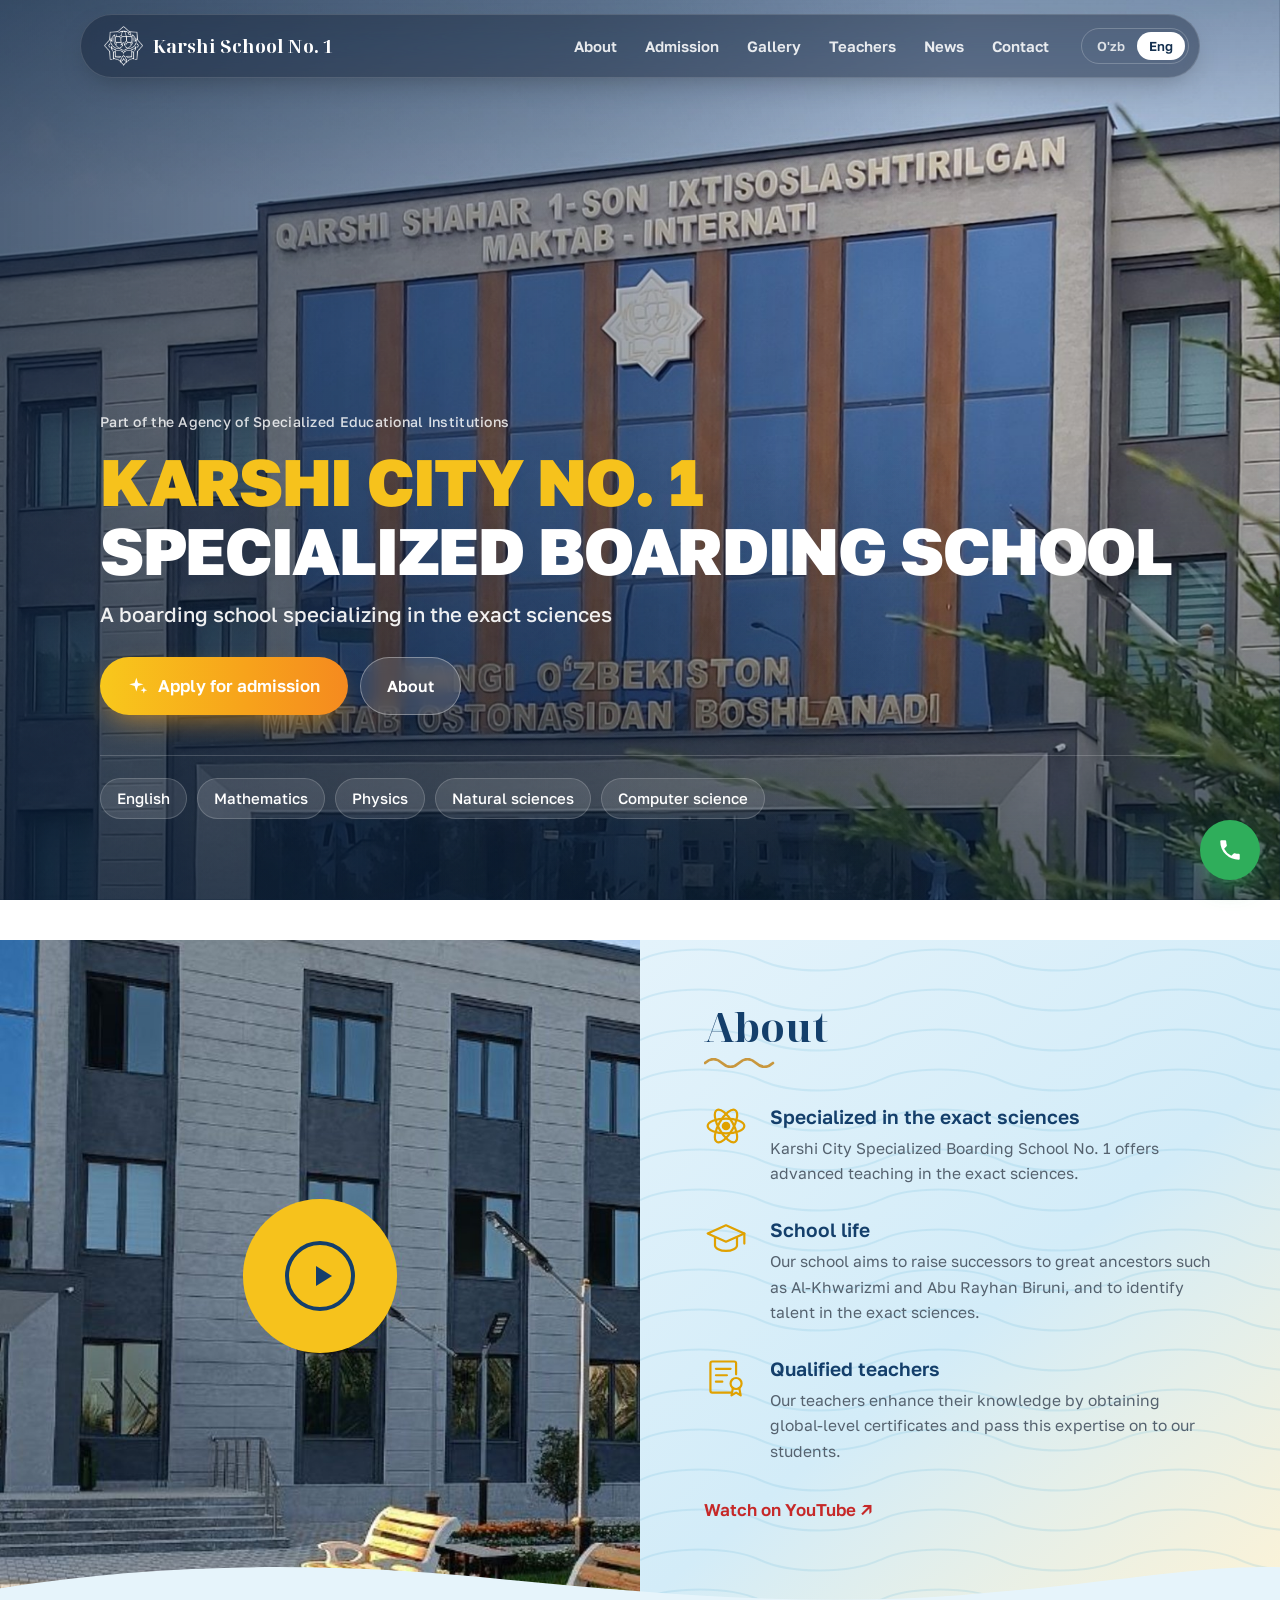
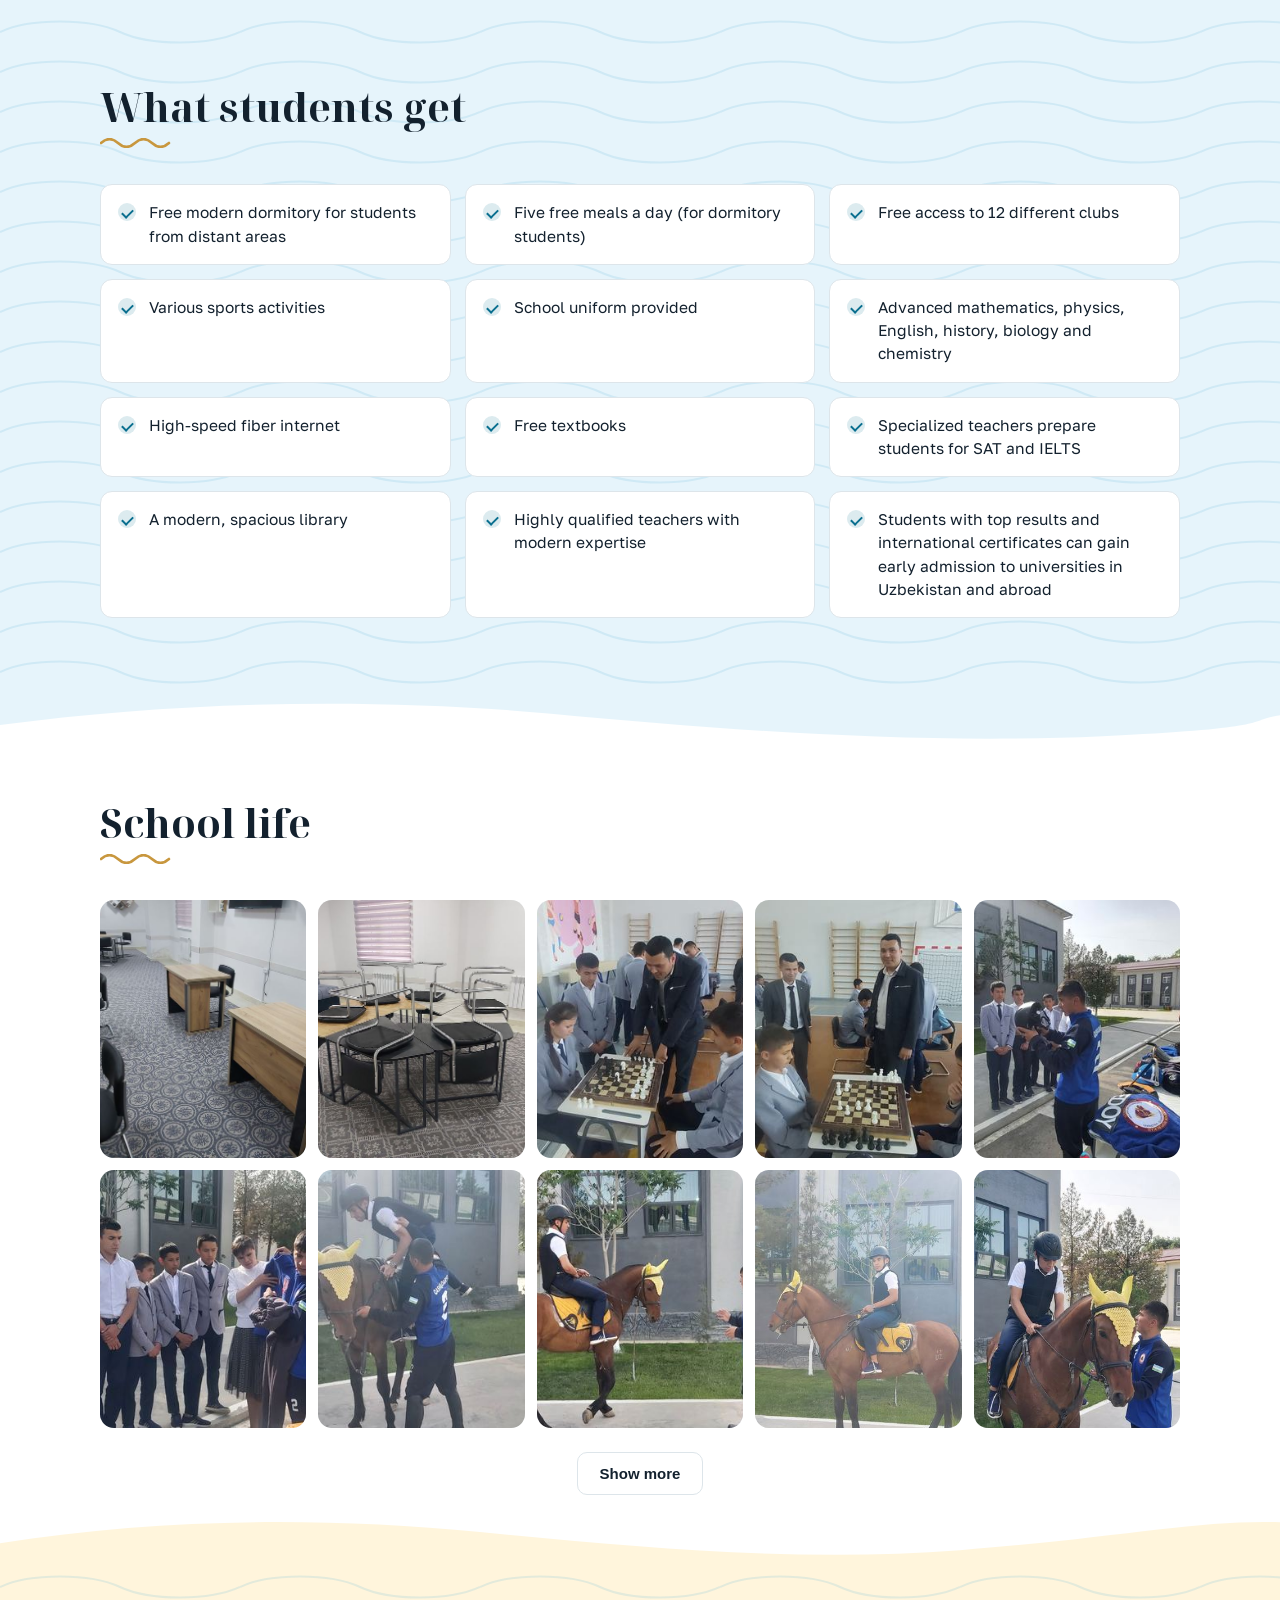
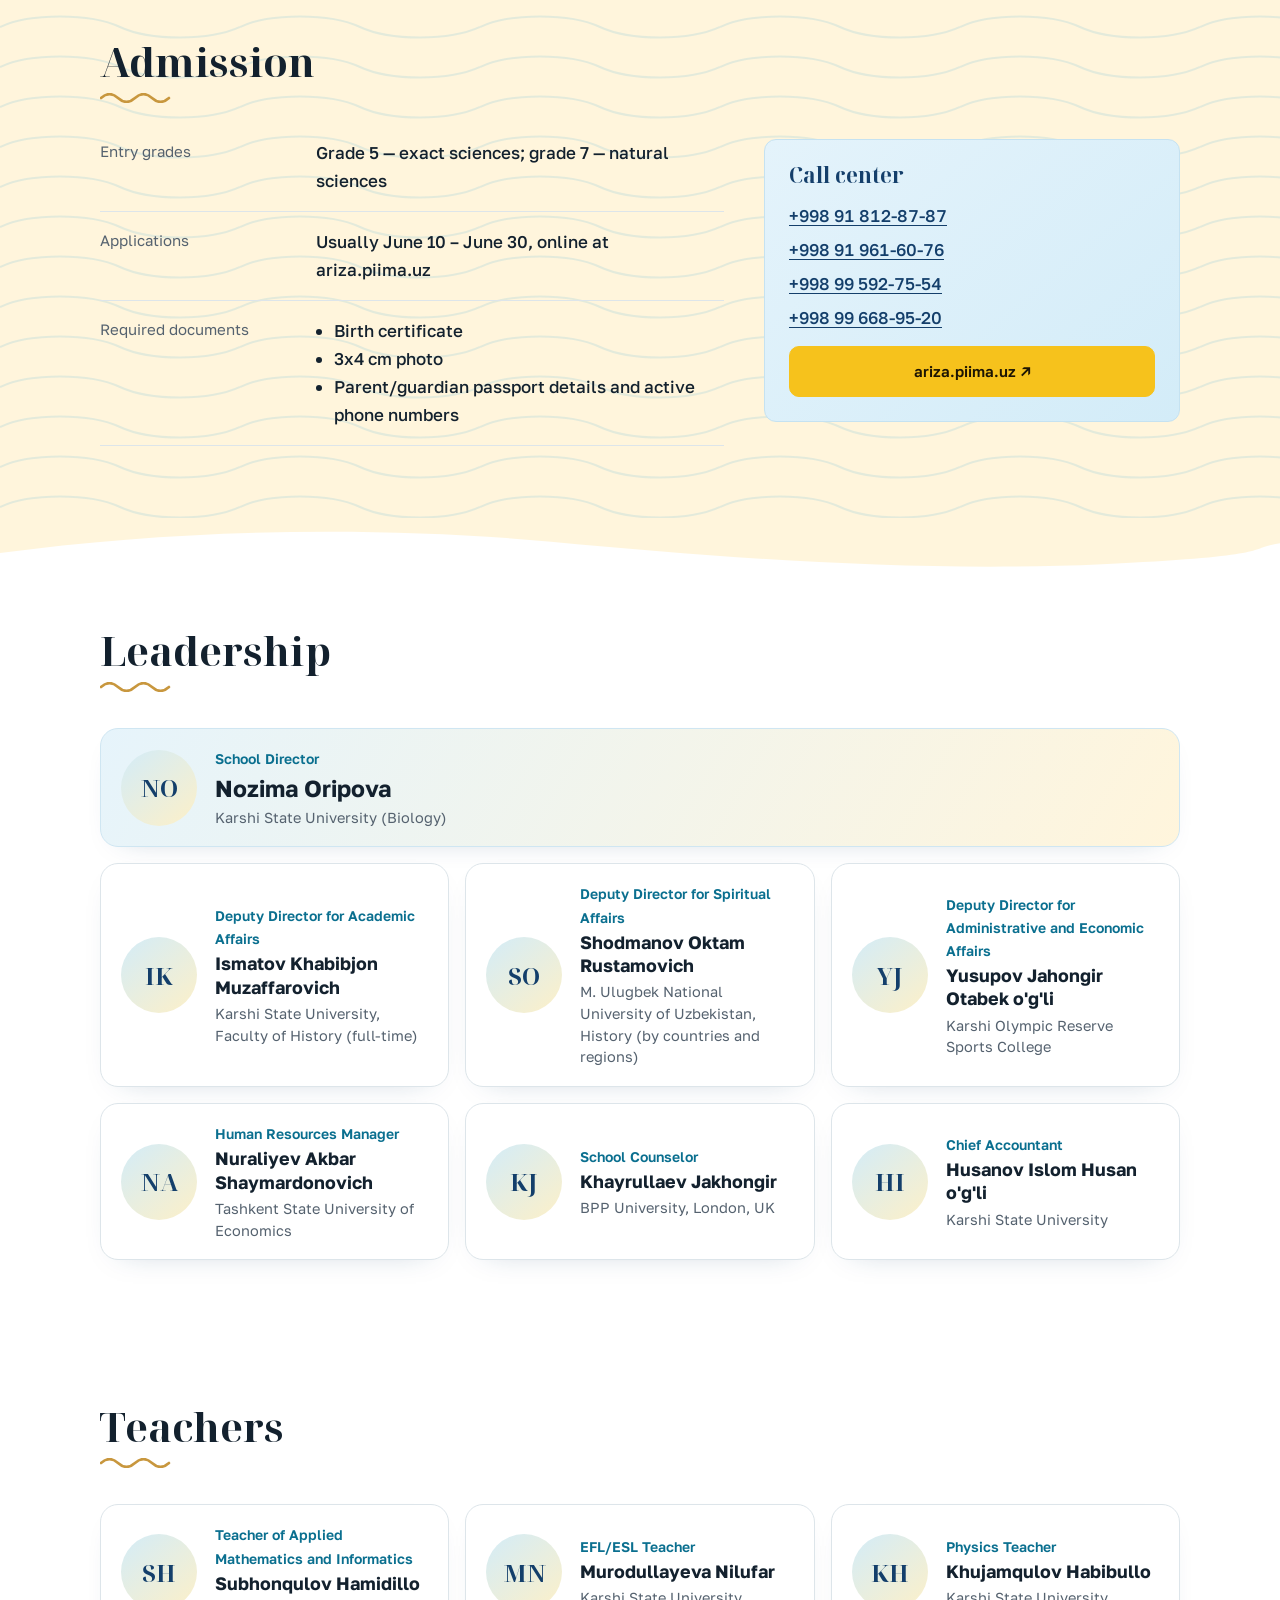
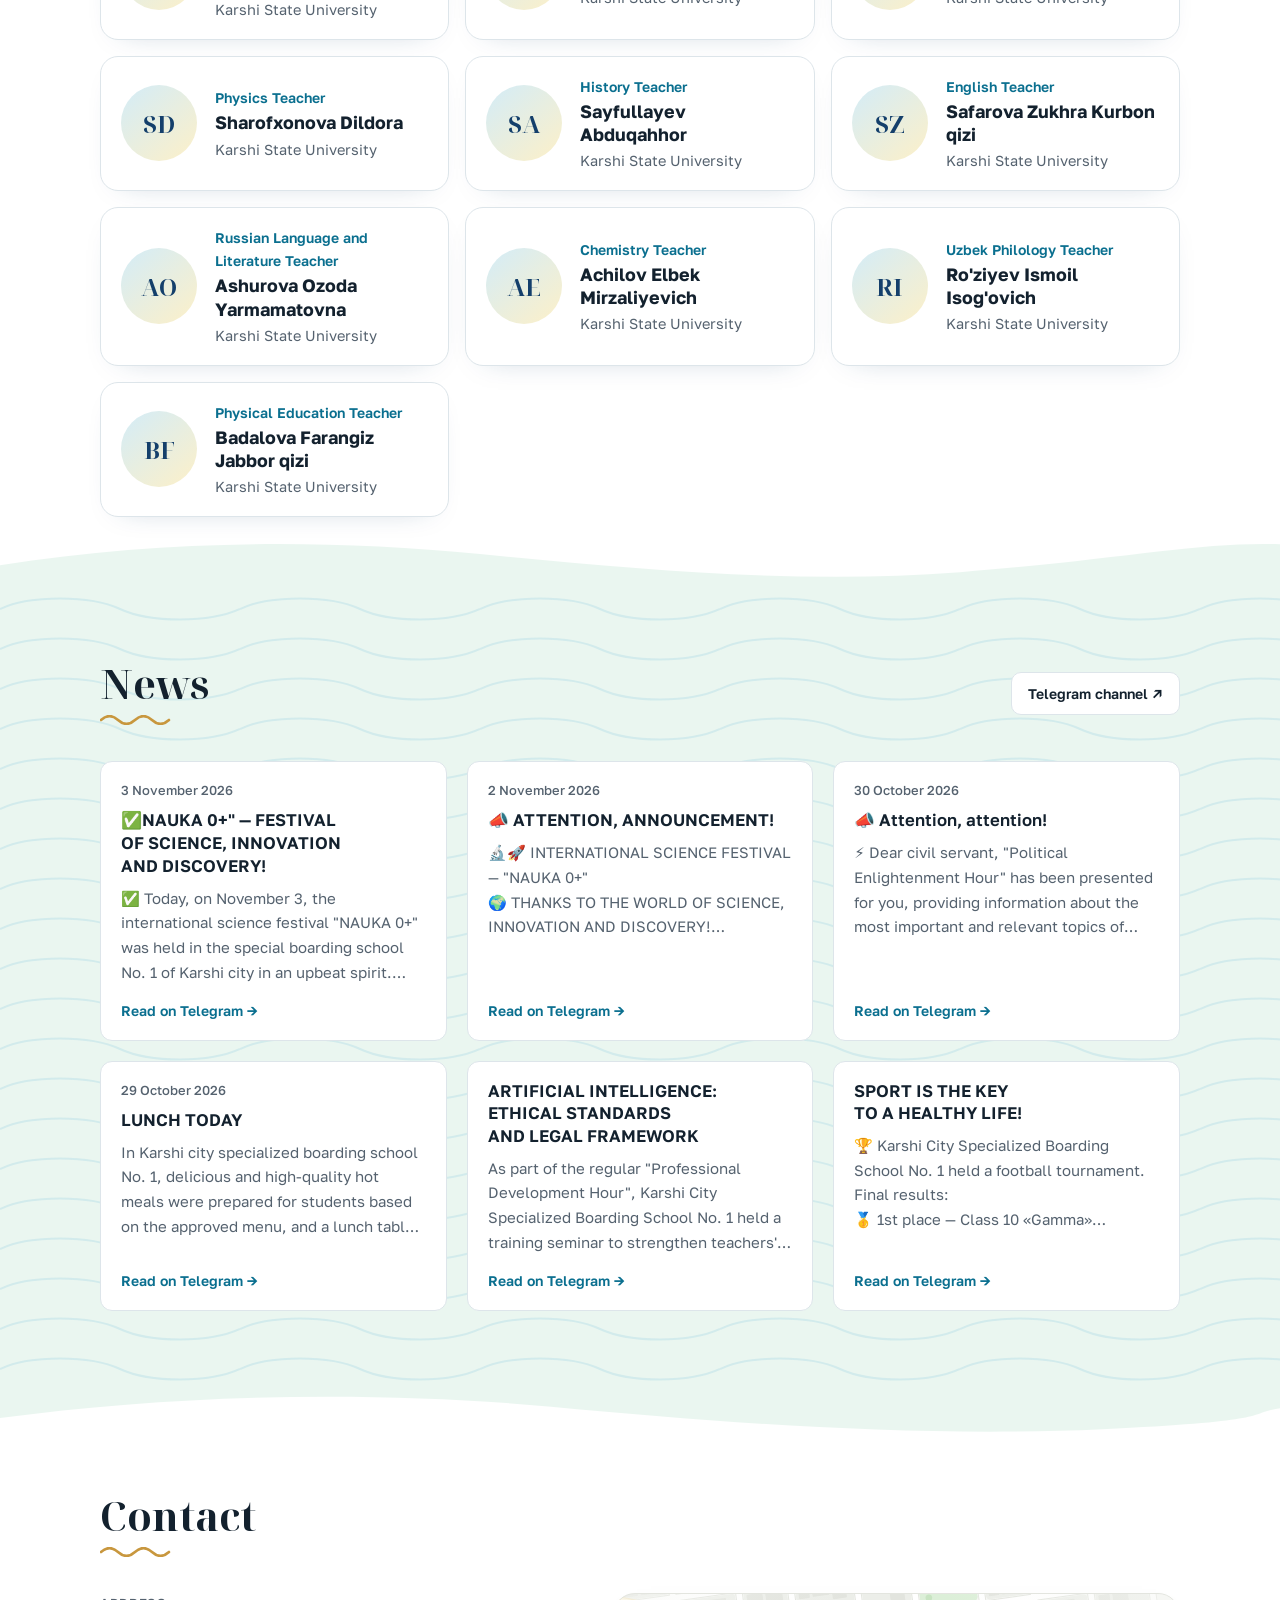
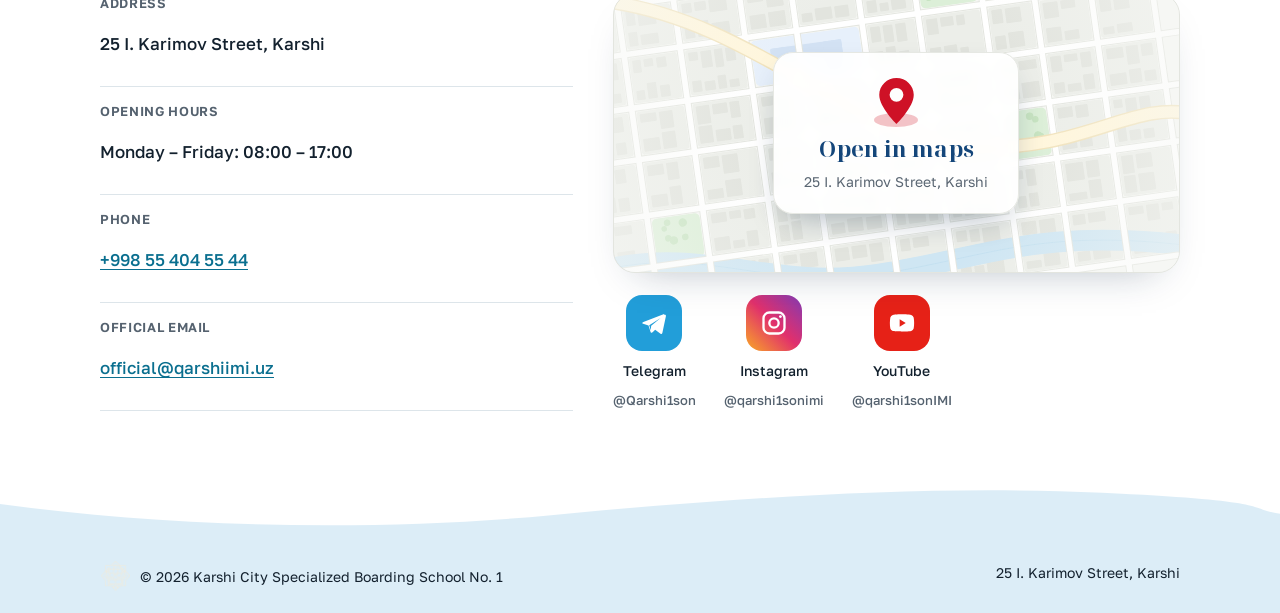
==== index.html @ a99c2bd0 "Yon tomondagi atlas lenta olib tashlandi Co-Authored-By: Claude Opus 5.5 <noreply@anthropic.com> Cla" ====
<!doctype html>
<html lang="uz">
<head>
  <meta charset="utf-8">
  <meta name="color-scheme" content="light">
  <meta name="viewport" content="width=device-width, initial-scale=1, viewport-fit=cover">
  <meta name="claude:viewport-fit-sides" content="cover">
  <title>Qarshi 1-son IMI</title>
  <meta name="description" content="Qarshi shahar 1-son ixtisoslashtirilgan maktab-internatining rasmiy sayti.">
  <link rel="preconnect" href="https://fonts.googleapis.com">
  <link rel="preconnect" href="https://fonts.gstatic.com" crossorigin>
  <link href="https://fonts.googleapis.com/css2?family=Noto+Serif+Display:wght@600;700&family=Golos+Text:wght@400;500;600&display=swap" rel="stylesheet">
  <link rel="stylesheet" href="styles.css">
  <link rel="icon" type="image/png" href="assets/emblem.png">
</head>
<body>
  <header class="topbar">
    <div class="bar">
      <a class="brand" href="#top">
        <span class="emblem" role="img" aria-label="Ixtisoslashtirilgan ta'lim muassasalari agentligi emblemasi"></span>
        <span class="brand-name" data-k="school.short">Qarshi 1-son IMI</span>
      </a>
      <nav class="links" id="links" aria-label="Menyu">
        <a href="#about" data-k="nav.about">Maktab haqida</a>
        <a href="#admission" data-k="nav.admission">Qabul</a>
        <a href="#gallery" data-k="nav.gallery">Galereya</a>
        <a href="#teachers" data-k="nav.teachers">O'qituvchilar</a>
        <a href="#news" data-k="nav.news">Yangiliklar</a>
        <a href="#contact" data-k="nav.contact">Aloqa</a>
        <a href="sat.html" id="nav-sat" hidden>SAT</a>
      </nav>
      <div class="lang" role="group" aria-label="Til / Language">
        <button type="button" id="lang-uz" data-lang="uz">O'zb</button>
        <button type="button" id="lang-en" data-lang="en">Eng</button>
      </div>
      <button class="burger" id="burger" type="button" aria-label="Menyu" aria-expanded="false" aria-controls="links"><span></span><span></span></button>
    </div>
  </header>

  <main id="top">
    <section class="hero cover">
      <img class="hero-bg" id="hero-photo" alt="" hidden>
      <div class="wrap hero-in">
        <p class="agency" data-k="school.agency"></p>
        <h1><span class="h1-a" data-k="school.title1">Qarshi shahar 1-son</span> <span class="h1-b" data-k="school.title2">ixtisoslashtirilgan maktab-internati</span></h1>
        <p class="tagline" data-k="school.tagline"></p>
        <div class="cta">
          <a class="btn sun" href="#admission"><span class="spark" aria-hidden="true"></span><span data-k="hero.apply">Qabulga ariza topshirish</span></a>
          <a class="btn glass" href="#about" data-k="nav.about">Maktab haqida</a>
        </div>
        <ul class="subjects" id="subjects" aria-label="Ixtisoslashgan fanlar"></ul>
      </div>
    </section>

    <section class="about-split" id="about">
      <div class="about-media">
        <div class="video-box" id="video-box"></div>
      </div>
      <div class="about-panel">
        <div class="about-panel-in">
          <h2 data-k="nav.about">Maktab haqida</h2>
          <ul class="facility" id="about-items"></ul>
          <a class="yt-link" id="video-link" target="_blank" rel="noopener" hidden data-k="video.watch">YouTube'da ko'rish ↗</a>
        </div>
      </div>
    </section>

    <section class="section alt" id="perks">
      <div class="wrap">
        <h2 data-k="perks.title">O'quvchilar uchun imkoniyatlar</h2>
        <ul class="perks" id="perk-list"></ul>
      </div>
    </section>

    <section class="section" id="gallery">
      <div class="wrap">
        <h2 data-k="gallery.title">Maktab hayoti</h2>
        <div class="gallery" id="gallery-grid"></div>
        <div class="g-more"><button type="button" class="btn" id="gallery-more" data-k="gallery.more" hidden>Ko'proq ko'rsatish</button></div>
      </div>
    </section>

    <section class="section alt" id="admission">
      <div class="wrap">
        <h2 data-k="nav.admission">Qabul</h2>
        <div class="admission">
          <dl class="adm-list" id="adm-list"></dl>
          <aside class="callcenter">
            <h3 data-k="adm.call">Call-markaz</h3>
            <ul id="callcenter"></ul>
            <a class="btn primary" id="portal" target="_blank" rel="noopener">ariza.piima.uz ↗</a>
          </aside>
        </div>
      </div>
    </section>

    <section class="section" id="leadership">
      <div class="wrap">
        <h2 data-k="lead.title">Rahbariyat</h2>
        <div class="leaders" id="leader-list"></div>
      </div>
    </section>

    <section class="section" id="teachers">
      <div class="wrap">
        <h2 data-k="nav.teachers">O'qituvchilar</h2>
        <div class="leaders" id="teacher-list"></div>
      </div>
    </section>

    <section class="section alt" id="news">
      <div class="wrap">
        <div class="head-row">
          <h2 data-k="nav.news">Yangiliklar</h2>
          <a class="btn small" id="tg-link" target="_blank" rel="noopener" data-k="news.channel">Telegram kanal</a>
        </div>
        <div class="news" id="news-list"><p class="muted" data-k="news.loading">Yuklanmoqda…</p></div>
      </div>
    </section>

    <section class="section" id="contact">
      <div class="wrap">
        <h2 data-k="nav.contact">Aloqa</h2>
        <div class="contact">
          <dl class="contact-list" id="contact-list"></dl>
          <div class="contact-side">
            <a class="map-card" id="map-link" target="_blank" rel="noopener">
              <span class="map-cta">
                <span class="pin-wrap" aria-hidden="true"><span class="pulse"></span><span class="pin"></span></span>
                <b data-k="contact.openMap">Xaritada ochish</b>
                <small data-k="school.address"></small>
              </span>
            </a>
            <div class="socials" id="socials"></div>
          </div>
        </div>
      </div>
    </section>
  </main>

  <div class="lightbox" id="lightbox" hidden><button type="button" class="lb-close" aria-label="Yopish">×</button><button type="button" class="lb-nav lb-prev" aria-label="Oldingi">‹</button><img alt=""><button type="button" class="lb-nav lb-next" aria-label="Keyingi">›</button></div>

  <a class="call-fab" id="call-fab" aria-label="Qo'ng'iroq qilish"><svg viewBox="0 0 24 24" aria-hidden="true"><path d="M6.6 10.8a15.1 15.1 0 0 0 6.6 6.6l2.2-2.2a1 1 0 0 1 1-.25 11.4 11.4 0 0 0 3.6.57 1 1 0 0 1 1 1V20a1 1 0 0 1-1 1A17 17 0 0 1 3 4a1 1 0 0 1 1-1h3.5a1 1 0 0 1 1 1c0 1.25.2 2.45.57 3.57a1 1 0 0 1-.25 1z"/></svg></a>

  <footer class="footer">
    <div class="wrap foot">
      <span class="foot-brand"><span class="emblem light" aria-hidden="true"></span><span>© <span id="year"></span> <span data-k="school.name"></span></span></span>
      <span data-k="school.address"></span>
    </div>
  </footer>

  <script src="app.js"></script>
</body>
</html>
---- styles.css ----
/* Layout: plain, clear sections. Identity: the agency emblem, a large vector Humo in the hero,
   and soft wave dividers between sections (waves also underline each section title). */
:root{
  --paper:#ffffff;     /* page */
  --alt:#f1f6f8;       /* alternate section */
  --ink:#13212e;       /* text */
  --ink-2:#55626f;     /* secondary text */
  --line:#dde5ea;      /* hairlines */
  --blue:#0a6f8f;      /* primary, flag blue darkened for legible text */
  --lapis:#143f6b;     /* naqsh ground */
  --sky:#0099b5;       /* flag blue */
  --green:#1eb53a;     /* flag green */
  --red:#ce1126;       /* flag red lines */
  --ochre:#c8973e;     /* naqsh gold */
  --cream:#f3ead6;     /* naqsh light */
  --on-blue:#ffffff;
  --emblem:#1b3f8b;    /* agency emblem blue */
  --humo:#143f6b;      /* Humo gradient end */
  --gold-ui:#f6c21c;   /* bright gold for icons and play button on dark blue */
  --map-land:#eef3ef; --map-block:#e1e8e3; --map-park:#cfe6cf; --map-water:#a9d7ea; --map-road:#ffffff;

  --f-display:"Noto Serif Display",Georgia,"Times New Roman",serif;
  --f-body:"Golos Text",ui-sans-serif,system-ui,-apple-system,"Segoe UI",Roboto,sans-serif;
  --max:1120px;
  --r:12px;
}
:root[data-theme="dark"]{
  --paper:#0e161e; --alt:#121d27; --ink:#e8eef2; --ink-2:#a2afba; --line:#25333f;
  --blue:#4fc3dc; --on-blue:#0e161e; --emblem:#8fb0ff; --humo:#7fa6e6; --map-land:#16222d; --map-block:#1c2b38; --map-park:#1d3a2c; --map-water:#1f4a63; --map-road:#2c3d4c; color-scheme:dark;
}

*{box-sizing:border-box}
html{scroll-behavior:smooth;scroll-padding-top:80px}
body{margin:0;background:var(--paper);color:var(--ink);font:400 17px/1.65 var(--f-body);-webkit-font-smoothing:antialiased}
body::before{content:"";position:fixed;inset:0 0 auto;height:env(safe-area-inset-top,0px);z-index:30;background:var(--paper)}
img{max-width:100%;display:block}
a{color:var(--blue);text-underline-offset:3px}
h1,h2,h3{font-family:var(--f-display);font-weight:700;margin:0;text-wrap:balance;line-height:1.15}
p{margin:0}
:focus-visible{outline:3px solid var(--ochre);outline-offset:3px;border-radius:6px}
.muted{color:var(--ink-2)}
.wrap{max-width:var(--max);margin:0 auto;padding-left:max(20px,env(safe-area-inset-left,0px));padding-right:max(20px,env(safe-area-inset-right,0px))}


/* Header */
.topbar{position:sticky;top:env(safe-area-inset-top,0px);z-index:20;background:color-mix(in srgb,var(--paper) 92%,transparent);backdrop-filter:blur(10px);-webkit-backdrop-filter:blur(10px);border-bottom:1px solid var(--line)}
.bar{max-width:var(--max);margin:0 auto;height:66px;display:flex;align-items:center;gap:20px;padding-left:max(20px,env(safe-area-inset-left,0px));padding-right:max(20px,env(safe-area-inset-right,0px))}
.brand{display:flex;align-items:center;gap:10px;text-decoration:none;color:var(--ink);min-width:0;flex:1 1 auto}
.emblem{display:block;width:46px;height:46px;flex:none;background:var(--emblem);-webkit-mask:url(assets/emblem.png) center/contain no-repeat;mask:url(assets/emblem.png) center/contain no-repeat}
.emblem.light{background:var(--cream);width:30px;height:30px}
.brand-name{font:700 18px var(--f-display);white-space:nowrap;overflow:hidden;text-overflow:ellipsis}
.links{display:flex;gap:4px;flex:none}
.links a{color:var(--ink-2);text-decoration:none;font-weight:500;font-size:15px;padding:8px 12px;border-radius:8px}
.links a:hover{color:var(--ink);background:var(--alt)}
.lang{display:flex;border:1px solid var(--line);border-radius:999px;padding:3px;flex:none}
.lang button{border:0;background:none;color:var(--ink-2);font:600 13px var(--f-body);padding:6px 12px;border-radius:999px;cursor:pointer}
.lang button[aria-pressed="true"]{background:var(--blue);color:var(--on-blue)}
.burger{display:none;width:42px;height:42px;border:1px solid var(--line);border-radius:10px;background:none;cursor:pointer;flex-direction:column;align-items:center;justify-content:center;gap:6px;flex:none}
.burger span{width:18px;height:2px;background:var(--ink);border-radius:2px;transition:transform .2s}
.burger[aria-expanded="true"] span:first-child{transform:translateY(4px) rotate(45deg)}
.burger[aria-expanded="true"] span:last-child{transform:translateY(-4px) rotate(-45deg)}


/* Hero */
.hero{padding-block:64px 40px}
.hero-grid{display:grid;grid-template-columns:minmax(0,1.3fr) minmax(0,1fr);gap:48px;align-items:center}
.agency{font-size:14px;font-weight:600;color:var(--blue);margin-bottom:16px}
.hero h1{font-size:clamp(2rem,4.6vw,3.4rem);margin-bottom:18px}
.tagline{font:600 clamp(1.1rem,2vw,1.35rem) var(--f-display);color:var(--ink-2);margin-bottom:28px}
.cta{display:flex;gap:12px;flex-wrap:wrap}
.btn{display:inline-flex;align-items:center;justify-content:center;padding:12px 22px;border-radius:10px;font-weight:600;font-size:15px;text-decoration:none;color:var(--ink);border:1.5px solid var(--line);background:var(--paper);transition:border-color .15s,transform .15s}
.btn:hover{border-color:var(--blue);transform:translateY(-1px)}
.btn.primary{background:var(--blue);border-color:var(--blue);color:var(--on-blue)}
.btn.small{padding:9px 16px;font-size:14px}
.hero-art{position:relative;height:clamp(300px,42vw,500px);-webkit-mask:linear-gradient(#000 62%,transparent 98%);mask:linear-gradient(#000 62%,transparent 98%)}
.humo{position:absolute;inset:0;background:linear-gradient(160deg,var(--sky) 0%,var(--humo) 55%,var(--humo) 100%);
  -webkit-mask:url(assets/humo.svg) center top/contain no-repeat;mask:url(assets/humo.svg) center top/contain no-repeat}
@media (prefers-reduced-motion:no-preference){.humo{animation:soar 1.2s cubic-bezier(.2,.7,.2,1) both}@keyframes soar{from{transform:translateY(18px)}to{transform:none}}}
.hero{position:relative;overflow:hidden}
.hero .wrap{position:relative;z-index:1}
.subjects{list-style:none;padding:28px 0 0;margin:44px 0 0;border-top:1px solid var(--line);display:flex;flex-wrap:wrap;gap:10px}
.subjects li{font-weight:600;font-size:15px;padding:7px 16px;border-radius:999px;background:var(--alt);color:var(--ink)}
.stats{display:flex;flex-wrap:wrap;gap:16px 56px;margin:48px 0 0;padding-top:28px;border-top:1px solid var(--line)}
.stats div{display:flex;flex-direction:column}
.stats dd{margin:0;font:700 2.2rem/1.1 var(--f-display);color:var(--blue);font-variant-numeric:tabular-nums;order:-1}
.stats dt{color:var(--ink-2);font-size:14px}


/* Sections */
.section{padding-block:72px}
.section.alt{background:var(--alt);position:relative}
.section.alt::before,.section.alt::after,.hero::after,.footer::before{content:"";position:absolute;left:0;right:0;height:56px;pointer-events:none}
.section.alt::before{bottom:100%;background:var(--alt);-webkit-mask:url("data:image/svg+xml,%3Csvg xmlns='http://www.w3.org/2000/svg' viewBox='0 0 1440 80' preserveAspectRatio='none'%3E%3Cpath d='M0 46C180 10 360 8 540 30s360 44 540 26 270-44 360-40V80H0Z'/%3E%3C/svg%3E") 0 0/100% 100% no-repeat;mask:url("data:image/svg+xml,%3Csvg xmlns='http://www.w3.org/2000/svg' viewBox='0 0 1440 80' preserveAspectRatio='none'%3E%3Cpath d='M0 46C180 10 360 8 540 30s360 44 540 26 270-44 360-40V80H0Z'/%3E%3C/svg%3E") 0 0/100% 100% no-repeat}
.section.alt::after{top:100%;background:var(--alt);transform:scaleY(-1);-webkit-mask:url("data:image/svg+xml,%3Csvg xmlns='http://www.w3.org/2000/svg' viewBox='0 0 1440 80' preserveAspectRatio='none'%3E%3Cpath d='M0 30C200 64 420 70 620 46S1040 2 1240 14s160 22 200 30V80H0Z'/%3E%3C/svg%3E") 0 0/100% 100% no-repeat;mask:url("data:image/svg+xml,%3Csvg xmlns='http://www.w3.org/2000/svg' viewBox='0 0 1440 80' preserveAspectRatio='none'%3E%3Cpath d='M0 30C200 64 420 70 620 46S1040 2 1240 14s160 22 200 30V80H0Z'/%3E%3C/svg%3E") 0 0/100% 100% no-repeat}
.section.alt + .section{padding-top:110px}
.footer{position:relative;margin-top:56px}
.footer::before{bottom:100%;background:var(--lapis);-webkit-mask:url("data:image/svg+xml,%3Csvg xmlns='http://www.w3.org/2000/svg' viewBox='0 0 1440 80' preserveAspectRatio='none'%3E%3Cpath d='M0 30C200 64 420 70 620 46S1040 2 1240 14s160 22 200 30V80H0Z'/%3E%3C/svg%3E") 0 0/100% 100% no-repeat;mask:url("data:image/svg+xml,%3Csvg xmlns='http://www.w3.org/2000/svg' viewBox='0 0 1440 80' preserveAspectRatio='none'%3E%3Cpath d='M0 30C200 64 420 70 620 46S1040 2 1240 14s160 22 200 30V80H0Z'/%3E%3C/svg%3E") 0 0/100% 100% no-repeat}
.hero{background:linear-gradient(180deg,var(--paper) 0%,var(--alt) 100%)}
.hero::after{bottom:-1px;background:var(--paper);-webkit-mask:url("data:image/svg+xml,%3Csvg xmlns='http://www.w3.org/2000/svg' viewBox='0 0 1440 80' preserveAspectRatio='none'%3E%3Cpath d='M0 46C180 10 360 8 540 30s360 44 540 26 270-44 360-40V80H0Z'/%3E%3C/svg%3E") 0 0/100% 100% no-repeat;mask:url("data:image/svg+xml,%3Csvg xmlns='http://www.w3.org/2000/svg' viewBox='0 0 1440 80' preserveAspectRatio='none'%3E%3Cpath d='M0 46C180 10 360 8 540 30s360 44 540 26 270-44 360-40V80H0Z'/%3E%3C/svg%3E") 0 0/100% 100% no-repeat}
.hero{padding-bottom:96px!important}
h2{font-size:clamp(1.8rem,3.4vw,2.5rem);margin-bottom:36px;position:relative;padding-bottom:18px}
h2::after{content:"";position:absolute;left:0;bottom:0;width:72px;height:10px;background:var(--ochre);
  -webkit-mask:url("data:image/svg+xml,%3Csvg xmlns='http://www.w3.org/2000/svg' viewBox='0 0 72 10'%3E%3Cpath d='M1 5c5.5-5 11.5-5 17 0s11.5 5 17 0 11.5-5 17 0 11.5 5 17 0' fill='none' stroke='%23000' stroke-width='2.6' stroke-linecap='round'/%3E%3C/svg%3E") 0 0/72px 10px no-repeat;
          mask:url("data:image/svg+xml,%3Csvg xmlns='http://www.w3.org/2000/svg' viewBox='0 0 72 10'%3E%3Cpath d='M1 5c5.5-5 11.5-5 17 0s11.5 5 17 0 11.5-5 17 0 11.5 5 17 0' fill='none' stroke='%23000' stroke-width='2.6' stroke-linecap='round'/%3E%3C/svg%3E") 0 0/72px 10px no-repeat}
.head-row{display:flex;justify-content:space-between;align-items:baseline;gap:16px;flex-wrap:wrap}
.head-row h2{margin-bottom:36px}
.sub{font-size:1.35rem;margin:56px 0 20px}

/* About */
.about{display:grid;grid-template-columns:minmax(0,1.1fr) minmax(0,1fr);gap:56px}
.about-text{display:grid;gap:24px;align-content:start}
.about-text p{font-size:1.1rem;max-width:60ch}
.values{list-style:none;padding:0;margin:0;display:flex;flex-wrap:wrap;gap:10px}
.values li{border:1.5px solid var(--blue);color:var(--blue);border-radius:999px;padding:5px 16px;font-weight:600;font-size:15px}
.timeline{list-style:none;padding:0;margin:0;display:grid;gap:0;border-left:2px solid var(--line)}
.timeline li{position:relative;padding:0 0 26px 28px}
.timeline li:last-child{padding-bottom:0}
.timeline li::before{content:"";position:absolute;left:-8px;top:6px;width:14px;height:14px;border-radius:50%;background:var(--paper);border:3px solid var(--blue)}
.timeline .y{font:700 1.25rem var(--f-display);color:var(--blue)}
.timeline b{display:block;font-weight:600}
.timeline span{color:var(--ink-2);font-size:15px}
.programs{display:grid;grid-template-columns:repeat(3,minmax(0,1fr));gap:20px}
.program{border-top:3px solid var(--blue);padding-top:16px;display:grid;gap:6px}
.program:nth-child(2){border-color:var(--green)}
.program:nth-child(3){border-color:var(--ochre)}
.program h4{margin:0;font:600 1.1rem var(--f-body)}
.program p{color:var(--ink-2);font-size:15px}

.about{grid-template-columns:minmax(0,1fr) minmax(0,1.1fr);align-items:center}
.about-text h2{margin-bottom:24px}
.about-text .lead{font:600 1.3rem/1.45 var(--f-display)}
.about-text p{color:var(--ink-2)}
.about-text .lead{color:var(--ink)}
.video{margin:0;display:grid;gap:10px}
.video-box{position:relative;aspect-ratio:16/9;max-width:100%;border-radius:var(--r);overflow:hidden;background:var(--lapis)}
.video-box iframe{position:absolute;inset:0;width:100%;height:100%;border:0}
.video-ph{position:absolute;inset:0;display:grid;place-items:center;align-content:center;gap:14px;color:var(--cream);text-align:center;padding:20px}
.video-ph{background:radial-gradient(120% 90% at 85% 10%,color-mix(in srgb,var(--sky) 55%,transparent),transparent 60%),var(--lapis)}
.video-ph .play{position:relative;width:68px;height:68px;border-radius:50%;border:2px solid var(--cream);display:grid;place-items:center}
.video-ph .play::after{content:"";margin-left:5px;border-left:20px solid var(--cream);border-top:12px solid transparent;border-bottom:12px solid transparent}
.video-ph span{position:relative;font-weight:500}
.video figcaption{color:var(--ink-2);font-size:14px}
.perks{list-style:none;padding:0;margin:0;display:grid;grid-template-columns:repeat(3,minmax(0,1fr));gap:14px}
.perks li{background:var(--paper);border:1px solid var(--line);border-radius:var(--r);padding:16px 18px 16px 48px;position:relative;font-size:15.5px;line-height:1.5}
.perks li::before{content:"";position:absolute;left:17px;top:18px;width:18px;height:18px;border-radius:50%;background:color-mix(in srgb,var(--blue) 14%,transparent)}
.perks li::after{content:"";position:absolute;left:23px;top:22px;width:5px;height:9px;border:solid var(--blue);border-width:0 2px 2px 0;transform:rotate(45deg)}
.admission{display:grid;grid-template-columns:minmax(0,1.5fr) minmax(0,1fr);gap:40px;align-items:start}
.adm-list{margin:0;display:grid}
.adm-list div{display:grid;grid-template-columns:minmax(0,32%) minmax(0,1fr);gap:16px;padding:16px 0;border-bottom:1px solid var(--line)}
.adm-list div:first-child{padding-top:0}
.adm-list dt{color:var(--ink-2);font-size:15px}
.adm-list dd{margin:0;font-weight:500}
.adm-list ul{margin:0;padding-left:18px}
.callcenter{background:var(--lapis);color:var(--cream);border-radius:var(--r);padding:24px;display:grid;gap:14px}
.callcenter h3{font-size:1.3rem;color:#fff}
.callcenter ul{list-style:none;padding:0;margin:0;display:grid;gap:6px;font-variant-numeric:tabular-nums;font-size:17px;font-weight:500}
.callcenter a{color:#fff}
.callcenter .btn.primary{background:var(--ochre);border-color:var(--ochre);color:#1d1503}
.foot-brand{display:flex;align-items:center;gap:10px}

/* Teachers */
.teachers{display:grid;grid-template-columns:repeat(auto-fill,minmax(240px,1fr));gap:20px}
.teacher{background:var(--paper);border:1px solid var(--line);border-radius:var(--r);overflow:hidden;display:flex;flex-direction:column}
.teacher .photo{aspect-ratio:4/5;width:100%;max-width:100%;object-fit:cover;background:var(--alt)}
.teacher .noimg{aspect-ratio:4/5;display:grid;place-items:center;font:700 2.5rem var(--f-display);color:var(--blue);background:var(--alt)}
.teacher .tb{padding:16px 18px;display:grid;gap:4px}
.teacher h4{margin:0;font:600 1.05rem var(--f-body)}
.teacher .subj{color:var(--blue);font-weight:600;font-size:15px}
.teacher .info{color:var(--ink-2);font-size:14px}
.empty{grid-column:1/-1;border:1.5px dashed var(--line);border-radius:var(--r);padding:28px;color:var(--ink-2);text-align:center;background:var(--paper)}

/* News */
.news{display:grid;grid-template-columns:repeat(3,minmax(0,1fr));gap:20px}
.post{display:flex;flex-direction:column;border:1px solid var(--line);border-radius:var(--r);overflow:hidden;background:var(--paper)}
.post .ph{aspect-ratio:16/10;width:100%;max-width:100%;object-fit:cover;background:var(--alt)}
.post .pb{padding:18px 20px;display:flex;flex-direction:column;gap:8px;flex:1}
.post time{font-size:13px;color:var(--ink-2);font-weight:500}
.post h3{font:600 1.05rem/1.35 var(--f-body)}
.post p{color:var(--ink-2);font-size:15px;white-space:pre-line;display:-webkit-box;-webkit-line-clamp:4;-webkit-box-orient:vertical;overflow:hidden}
.post .more{margin-top:auto;padding-top:6px;font-weight:600;font-size:14px;text-decoration:none}

/* Contact */
.contact{display:grid;grid-template-columns:minmax(0,1fr) minmax(0,1.2fr);gap:40px;align-items:start}
.contact-list{margin:0;display:grid}
.contact-list div{padding:14px 0;border-bottom:1px solid var(--line);display:grid;gap:2px}
.contact-list div:first-child{padding-top:0}
.contact-list dt{font-size:13px;font-weight:600;letter-spacing:.05em;text-transform:uppercase;color:var(--ink-2)}
.contact-list dd{margin:0;font-weight:500;white-space:pre-line;word-break:break-word}
.contact-list small{display:block;color:var(--ink-2);font-weight:400;font-size:14px}
.map{position:relative;border:1px solid var(--line);border-radius:var(--r);overflow:hidden;background:var(--alt);aspect-ratio:4/3;max-width:100%}
.map iframe{position:absolute;inset:0;width:100%;height:100%;border:0}
.map-link{position:absolute;right:12px;bottom:12px;background:var(--paper);border:1px solid var(--line);border-radius:8px;padding:8px 12px;font-weight:600;font-size:14px;text-decoration:none}
.socials{display:flex;flex-wrap:wrap;gap:28px;margin-top:48px;padding-top:32px;border-top:1px solid var(--line)}
.social{display:flex;flex-direction:column;align-items:center;gap:8px;text-decoration:none;color:var(--ink);font-weight:500;font-size:14px}
.social .ic{width:56px;height:56px;border-radius:16px;display:grid;place-items:center;color:#fff;transition:transform .15s}
.social:hover .ic{transform:translateY(-3px)}
.social svg{width:28px;height:28px}
.social small{color:var(--ink-2);font-size:13px}
.ic.tg{background:#229ed9}.ic.ig{background:linear-gradient(45deg,#f9a825,#e1306c 50%,#833ab4)}.ic.yt{background:#e62117}

.footer{background:var(--lapis);color:var(--cream);padding-block:22px;font-size:14px}
.foot{display:flex;justify-content:space-between;gap:12px;flex-wrap:wrap}

/* Responsive */
@media (max-width:980px){
  .links{display:none;position:absolute;top:66px;left:0;right:0;flex-direction:column;background:var(--paper);border-bottom:1px solid var(--line);
    padding:8px max(12px,env(safe-area-inset-right,0px)) 12px max(12px,env(safe-area-inset-left,0px))}
  .links.open{display:flex}
  .links a{padding:12px;font-size:16px}
  .burger{display:flex}
}
@media (max-width:860px){
  .hero-grid,.about,.contact,.admission{grid-template-columns:minmax(0,1fr);gap:36px}
  .hero-art{order:-1}
  .programs{grid-template-columns:minmax(0,1fr)}
  .perks{grid-template-columns:minmax(0,1fr) minmax(0,1fr)}

  .news{grid-template-columns:minmax(0,1fr) minmax(0,1fr)}
  .section{padding-block:56px}
  .hero{padding-block:40px 32px}
}
@media (max-width:560px){
  body{font-size:16px}
  .bar{gap:10px;height:62px}
  .links{top:62px}
  .brand-name{font-size:16px}
  .news{grid-template-columns:minmax(0,1fr)}
  .perks{grid-template-columns:minmax(0,1fr)}
  .adm-list div{grid-template-columns:minmax(0,1fr);gap:2px}
  .stats{gap:16px 32px}
  .stats dd{font-size:1.8rem}
}
.map-fallback{position:absolute;inset:0;display:grid;place-items:center;align-content:center;gap:8px;text-align:center;padding:24px;font-size:15px;
  background:radial-gradient(circle at 50% 42%,color-mix(in srgb,var(--sky) 14%,transparent),transparent 60%),var(--alt)}
.map-fallback b{font-size:17px}
.pin{width:34px;height:44px;background:var(--red);-webkit-mask:url("data:image/svg+xml,%3Csvg xmlns='http://www.w3.org/2000/svg' viewBox='0 0 24 32'%3E%3Cpath d='M12 0C5.4 0 0 5.2 0 11.7 0 20.5 12 32 12 32s12-11.5 12-20.3C24 5.2 18.6 0 12 0Zm0 16.5a4.8 4.8 0 1 1 0-9.6 4.8 4.8 0 0 1 0 9.6Z'/%3E%3C/svg%3E") center/contain no-repeat;mask:url("data:image/svg+xml,%3Csvg xmlns='http://www.w3.org/2000/svg' viewBox='0 0 24 32'%3E%3Cpath d='M12 0C5.4 0 0 5.2 0 11.7 0 20.5 12 32 12 32s12-11.5 12-20.3C24 5.2 18.6 0 12 0Zm0 16.5a4.8 4.8 0 1 1 0-9.6 4.8 4.8 0 0 1 0 9.6Z'/%3E%3C/svg%3E") center/contain no-repeat}
.map iframe[hidden]{display:none}
@media (max-width:560px){.brand-name{white-space:normal;line-height:1.1;font-size:15px}}
[hidden]{display:none!important}
.hero-photo{position:absolute;inset:0;width:100%;height:100%;max-width:100%;object-fit:cover;border-radius:28px 28px 28px 120px;box-shadow:0 30px 60px -30px rgba(20,63,107,.45)}
.hero-art:has(.hero-photo:not([hidden])){-webkit-mask:none;mask:none}
.map-photo{position:absolute;inset:0;width:100%;height:100%;max-width:100%;object-fit:cover}
.map-link{z-index:1}
a.video-ph{text-decoration:none}
.video figcaption{display:flex;justify-content:space-between;gap:12px;flex-wrap:wrap}
.video figcaption a{font-weight:600;text-decoration:none}

/* Hero photo blends into the page: no frame, soft fading edges */
.hero-photo{border-radius:0;box-shadow:none;
  -webkit-mask-image:linear-gradient(90deg,transparent 0,#000 28%,#000 82%,transparent 100%),linear-gradient(180deg,transparent 0,#000 16%,#000 70%,transparent 100%);
  -webkit-mask-composite:source-in;
  mask-image:linear-gradient(90deg,transparent 0,#000 28%,#000 82%,transparent 100%),linear-gradient(180deg,transparent 0,#000 16%,#000 70%,transparent 100%);
  mask-composite:intersect}

/* Video poster */
.video-poster{position:absolute;inset:0;display:grid;place-items:center;border:0;padding:0;cursor:pointer;background:var(--lapis)}
.video-poster img{position:absolute;inset:0;width:100%;height:100%;max-width:100%;object-fit:cover;transition:transform .5s}
.video-poster::after{content:"";position:absolute;inset:0;background:linear-gradient(180deg,transparent 40%,rgba(10,25,45,.55))}
.video-poster .play{position:relative;z-index:1;width:76px;height:76px;border-radius:50%;background:rgba(255,255,255,.92);display:grid;place-items:center;box-shadow:0 10px 30px rgba(0,0,0,.35);transition:transform .2s}
.video-poster .play::after{content:"";margin-left:6px;border-left:22px solid var(--lapis);border-top:13px solid transparent;border-bottom:13px solid transparent}
.video-poster:hover .play{transform:scale(1.08)}
.video-poster:hover img{transform:scale(1.03)}

/* Illustrated map */
.map{border:0;background:none}
.map-art{position:absolute;inset:0;width:100%;height:100%}
.m-land{fill:var(--map-land)}
.m-block rect{fill:var(--map-block)}
.m-park{fill:var(--map-park)}
.m-water{fill:none;stroke:var(--map-water);stroke-width:14;stroke-linecap:round}
.m-road path{fill:none;stroke:var(--map-road);stroke-width:7}
.m-road-big{fill:none;stroke:var(--map-road);stroke-width:16;stroke-linecap:round}
.map::after{content:"";position:absolute;inset:0;background:radial-gradient(circle at 50% 50%,transparent 30%,color-mix(in srgb,var(--paper) 55%,transparent) 100%);pointer-events:none}
.map-cta{position:absolute;left:50%;top:50%;transform:translate(-50%,-50%);z-index:2;display:flex;flex-direction:column;align-items:center;gap:6px;text-align:center;text-decoration:none;color:var(--ink);
  background:color-mix(in srgb,var(--paper) 92%,transparent);backdrop-filter:blur(6px);-webkit-backdrop-filter:blur(6px);padding:22px 30px 20px;border-radius:20px;box-shadow:0 20px 50px -20px rgba(20,63,107,.5);max-width:calc(100% - 32px);transition:transform .2s}
.map-cta:hover{transform:translate(-50%,-52%)}
.map-cta b{font:700 1.4rem var(--f-display);color:var(--blue)}
.map-cta small{color:var(--ink-2);font-size:14px}
.pin-wrap{position:relative;width:44px;height:52px;display:grid;place-items:center}
.pin-wrap .pin{width:36px;height:46px;position:relative;z-index:1}
.pulse{position:absolute;bottom:0;left:50%;width:44px;height:14px;margin-left:-22px;border-radius:50%;background:var(--red);opacity:.25}
@media (prefers-reduced-motion:no-preference){.pulse{animation:pulse 1.8s ease-out infinite}@keyframes pulse{from{transform:scale(.5);opacity:.45}to{transform:scale(1.6);opacity:0}}}

.map-cta b{white-space:nowrap}
@media (max-width:560px){.map-cta{padding:18px 22px}.map-cta b{font-size:1.2rem}}

/* About: full-width split, video left, deep blue panel right */
.about-split{display:grid;grid-template-columns:1fr 1fr;min-height:560px;margin-top:40px}
.about-media{position:relative;min-height:340px}
.about-media .video-box{position:absolute;inset:0;border-radius:0;aspect-ratio:auto;container-type:size}
.about-panel{position:relative;background:var(--lapis);color:#fff;overflow:hidden}
.about-panel::before{content:"";position:absolute;inset:0;background:url(assets/school.jpg) center/cover;opacity:.12;mix-blend-mode:luminosity}
.about-panel-in{position:relative;padding:64px max(24px,5vw) 88px;max-width:640px;display:grid;gap:8px}
.about-panel h2{color:#fff;margin-bottom:28px}
.facility{list-style:none;padding:0;margin:0;display:grid;gap:30px}
.facility li{display:grid;grid-template-columns:48px minmax(0,1fr);gap:18px;align-items:start}
.f-ic{color:var(--gold-ui);width:44px;height:44px}
.f-ic svg{width:100%;height:100%}
.facility h3{font:600 1.2rem/1.35 var(--f-body);color:#fff;margin-bottom:6px}
.facility p{color:rgba(255,255,255,.78);font-size:15.5px}
.yt-link{margin-top:24px;color:var(--gold-ui);font-weight:600;text-decoration:none;justify-self:start}
.play-gold{position:relative;z-index:1;width:max(24cqw,19cqh);aspect-ratio:1;max-width:240px;min-width:96px;border-radius:50%;background:var(--gold-ui);display:grid;place-items:center;
  box-shadow:0 0 0 0 color-mix(in srgb,var(--gold-ui) 60%,transparent);transition:transform .2s}
.play-gold span{width:46%;aspect-ratio:1;border-radius:50%;border:4px solid var(--lapis);display:grid;place-items:center}
.play-gold span::after{content:"";margin-left:12%;border-left:16px solid var(--lapis);border-top:10px solid transparent;border-bottom:10px solid transparent}
.video-poster:hover .play-gold{transform:scale(1.06)}
@media (prefers-reduced-motion:no-preference){.play-gold{animation:ring 2.4s ease-out infinite}@keyframes ring{to{box-shadow:0 0 0 26px transparent}}}
.about-media .video-poster::after{display:none}
@media (max-width:860px){
  .about-split{grid-template-columns:minmax(0,1fr);margin-top:24px}
  .about-media{min-height:0;aspect-ratio:4/3}
  .about-panel-in{padding:48px max(20px,env(safe-area-inset-left,0px)) 80px}
}

/* Map band (full width, above footer) */
.map-band{background:var(--lapis);padding:0;margin-top:56px;position:relative}
.map-band::before{content:"";position:absolute;left:0;right:0;bottom:100%;height:56px;pointer-events:none;background:var(--lapis);-webkit-mask:url("data:image/svg+xml,%3Csvg xmlns='http://www.w3.org/2000/svg' viewBox='0 0 1440 80' preserveAspectRatio='none'%3E%3Cpath d='M0 30C200 64 420 70 620 46S1040 2 1240 14s160 22 200 30V80H0Z'/%3E%3C/svg%3E") 0 0/100% 100% no-repeat;mask:url("data:image/svg+xml,%3Csvg xmlns='http://www.w3.org/2000/svg' viewBox='0 0 1440 80' preserveAspectRatio='none'%3E%3Cpath d='M0 30C200 64 420 70 620 46S1040 2 1240 14s160 22 200 30V80H0Z'/%3E%3C/svg%3E") 0 0/100% 100% no-repeat}
.map-frame{width:100%}
.map-band .map{aspect-ratio:auto;height:clamp(340px,40vw,500px);border:0;border-radius:0;background:var(--map-land)}
.map.live iframe{display:block}
.map.live .map-art,.map.live .map-cta,.map.live::after{display:none}
.footer{margin-top:0}
.footer::before{display:none}
.footer{border-top:1px solid color-mix(in srgb,var(--cream) 14%,transparent)}
.contact{align-items:center}
.contact .socials{margin-top:0;padding-top:0;border-top:0;justify-content:flex-start}
.map-band{padding:10px 0 0}
.map-band .map::after{display:none}

/* ===== v7: full-photo hero with a floating glass header ===== */
.topbar{position:fixed;left:0;right:0;top:calc(env(safe-area-inset-top,0px) + 14px);background:none;border:0;backdrop-filter:none;-webkit-backdrop-filter:none;padding-inline:max(16px,env(safe-area-inset-left,0px)) max(16px,env(safe-area-inset-right,0px))}
.topbar .bar{height:64px;padding:0 10px 0 22px;border-radius:999px;background:rgba(18,28,44,.42);border:1px solid rgba(255,255,255,.14);backdrop-filter:blur(14px) saturate(1.2);-webkit-backdrop-filter:blur(14px) saturate(1.2);box-shadow:0 10px 30px -12px rgba(0,0,0,.35);transition:background .25s}
.topbar.scrolled .bar{background:rgba(15,39,68,.88)}
.topbar .brand,.topbar .brand-name{color:#fff}
.topbar .emblem{background:#fff;width:40px;height:40px}
.topbar .links a{color:rgba(255,255,255,.88);font-weight:600}
.topbar .links a:hover{color:#fff;background:rgba(255,255,255,.12)}
.topbar .lang{border-color:rgba(255,255,255,.22)}
.topbar .lang button{color:rgba(255,255,255,.8)}
.topbar .lang button[aria-pressed="true"]{background:#fff;color:#14304f}
.topbar .burger{border-color:rgba(255,255,255,.25);border-radius:999px}
.topbar .burger span{background:#fff}

.hero.cover{position:relative;min-height:100vh;min-height:max(600px,100svh);display:flex;align-items:flex-end;padding:120px 0 clamp(56px,9vh,96px)!important;background:#14263d;color:#fff;overflow:hidden}
.hero.cover::after{display:none}
.hero-bg{position:absolute;inset:0;width:100%;height:100%;max-width:none;object-fit:cover;object-position:50% 38%;transform:scale(1.04);animation:heroZoom 18s ease-out forwards}
@keyframes heroZoom{to{transform:scale(1)}}
@media (prefers-reduced-motion:reduce){.hero-bg{animation:none;transform:none}}
.hero.cover::before{content:"";position:absolute;inset:0;z-index:1;background:linear-gradient(90deg,rgba(10,20,35,.78) 0%,rgba(10,20,35,.45) 45%,rgba(10,20,35,.1) 75%),linear-gradient(0deg,rgba(10,20,35,.75) 0%,transparent 55%),linear-gradient(180deg,rgba(10,20,35,.45) 0%,transparent 25%)}
.hero-in{position:relative;z-index:2;width:100%}
.hero.cover .agency{color:rgba(255,255,255,.82);font-weight:500;margin-bottom:14px;letter-spacing:.02em}
.hero.cover h1{font:800 clamp(2.1rem,5.2vw,4.1rem)/1.04 var(--f-body);letter-spacing:-.02em;text-transform:uppercase;margin:0 0 18px;max-width:16ch;color:#fff}
.hero.cover h1 span{display:block}
.h1-a{color:var(--gold-ui)}
.hero.cover .tagline{font-family:var(--f-body);font-weight:500;font-size:clamp(1.05rem,1.6vw,1.3rem);color:rgba(255,255,255,.92);max-width:40ch;margin:0 0 30px}
.hero.cover .cta{display:flex;flex-wrap:wrap;gap:12px}
.btn.sun{gap:10px;padding:15px 28px;border:0;border-radius:999px;font-size:17px;color:#fff;background:linear-gradient(90deg,#f8c81c,#f7a21b 60%,#f58a1f);box-shadow:0 12px 30px -10px rgba(247,162,27,.7)}
.btn.sun:hover{transform:translateY(-2px)}
.spark{width:20px;height:20px;background:#fff;-webkit-mask:url("data:image/svg+xml,%3Csvg xmlns='http://www.w3.org/2000/svg' viewBox='0 0 24 24'%3E%3Cpath d='M10 2l2 6.5L18.5 10 12 12l-2 6.5L8 12 1.5 10 8 8.5zM19 13l1 3 3 1-3 1-1 3-1-3-3-1 3-1z'/%3E%3C/svg%3E") center/contain no-repeat;mask:url("data:image/svg+xml,%3Csvg xmlns='http://www.w3.org/2000/svg' viewBox='0 0 24 24'%3E%3Cpath d='M10 2l2 6.5L18.5 10 12 12l-2 6.5L8 12 1.5 10 8 8.5zM19 13l1 3 3 1-3 1-1 3-1-3-3-1 3-1z'/%3E%3C/svg%3E") center/contain no-repeat}
.btn.glass{padding:15px 26px;border-radius:999px;font-size:16px;color:#fff;background:rgba(255,255,255,.12);border:1px solid rgba(255,255,255,.35);backdrop-filter:blur(8px);-webkit-backdrop-filter:blur(8px)}
.btn.glass:hover{border-color:#fff}
.hero.cover .subjects{border-top:1px solid rgba(255,255,255,.18);margin-top:40px;padding-top:22px}
.hero.cover .subjects li{background:rgba(255,255,255,.1);color:#fff;border:1px solid rgba(255,255,255,.18);font-weight:500}

.call-fab{position:fixed;right:max(20px,env(safe-area-inset-right,0px));bottom:max(20px,env(safe-area-inset-bottom,0px));z-index:30;width:60px;height:60px;border-radius:50%;display:grid;place-items:center;background:#2fae5b;box-shadow:0 10px 26px -8px rgba(47,174,91,.75);transition:transform .15s}
.call-fab:hover{transform:scale(1.07)}
.call-fab svg{width:26px;height:26px;fill:#fff}
.call-fab:not([href]){display:none}

@media (max-width:980px){
  .topbar .links{top:74px;left:0;right:0;border-radius:22px;background:rgba(15,39,68,.96);border:1px solid rgba(255,255,255,.12);padding:10px}
  .topbar .bar{position:relative}
}
@media (max-width:560px){
  .topbar{top:calc(env(safe-area-inset-top,0px) + 10px)}
  .topbar .bar{height:58px;padding-left:14px;gap:8px}
  .topbar .emblem{width:34px;height:34px}
  .topbar .lang button{padding:6px 9px}
  .hero.cover{min-height:100vh;min-height:100svh;padding-top:100px!important}
  .call-fab{width:54px;height:54px}
}
.hero.cover h1{max-width:none;font-size:clamp(1.65rem,5.4vw,4.1rem);overflow-wrap:anywhere}
.h1-a{white-space:nowrap}
.topbar .links{background:#11294a;backdrop-filter:blur(14px);-webkit-backdrop-filter:blur(14px)}
@media (min-width:981px){.topbar .links{background:none;backdrop-filter:none;-webkit-backdrop-filter:none}}
section[id]{scroll-margin-top:96px}

/* ===== v8: contact = list left; white map card (top) + socials (bottom, level with email) right ===== */
.footer{margin-top:56px}
.footer::before{display:block}
.contact{align-items:stretch}
.contact-side{display:flex;flex-direction:column;gap:22px;min-width:0}
.map-card{position:relative;flex:1;min-height:280px;display:block;border-radius:22px;overflow:hidden;text-decoration:none;
  background:#f6f7f4 url(assets/map-bg.svg) center/cover no-repeat;border:1px solid #e3e5df;box-shadow:0 18px 40px -24px rgba(16,40,70,.35);color-scheme:light}
.map-card::after{content:"";position:absolute;inset:0;background:radial-gradient(circle at 50% 50%,transparent 45%,rgba(246,247,244,.55) 100%);pointer-events:none}
.map-card .map-cta{background:rgba(255,255,255,.92);color:#16202b;border:1px solid #e6e8e3;box-shadow:0 14px 34px -14px rgba(16,40,70,.4)}
.map-card .map-cta b{color:#14467a}
.map-card .map-cta small{color:#5a6672}
.map-card:hover .map-cta{transform:translate(-50%,-52%)}
.contact .socials{margin:0;padding:0;border:0;gap:28px;justify-content:flex-start}
@media (max-width:860px){.map-card{min-height:260px}}

@media (max-width:560px){.topbar .brand-name{white-space:nowrap;font-size:15px}}

/* Hero: building photo (portrait) — keep the facade and its sign in view */
.hero-bg{object-position:50% 30%}

/* Gallery: even grid, every tile the same shape */
.gallery{display:grid;grid-template-columns:repeat(5,minmax(0,1fr));gap:12px}
.g-item{display:block;aspect-ratio:4/5;padding:0;border:0;border-radius:14px;overflow:hidden;cursor:zoom-in;background:var(--alt)}
.g-item img{width:100%;height:100%;max-width:none;object-fit:cover;object-position:50% 40%;display:block;transition:transform .4s ease}
.g-item:hover img{transform:scale(1.05)}
@media (max-width:900px){.gallery{grid-template-columns:repeat(3,minmax(0,1fr))}}
@media (max-width:640px){.gallery{grid-template-columns:repeat(2,minmax(0,1fr));gap:8px}.g-item{border-radius:10px}}
.lightbox{position:fixed;inset:0;z-index:50;background:rgba(8,14,24,.92);display:flex;align-items:center;justify-content:center;padding:24px}
.lightbox img{max-width:min(96vw,1600px);max-height:88vh;border-radius:10px;box-shadow:0 20px 60px rgba(0,0,0,.5)}
.lb-close,.lb-nav{position:absolute;border:0;background:rgba(255,255,255,.12);color:#fff;font-size:30px;line-height:1;width:48px;height:48px;border-radius:50%;cursor:pointer}
.lb-close{top:16px;right:16px}
.lb-prev{left:16px}.lb-next{right:16px}
.lb-close:hover,.lb-nav:hover{background:rgba(255,255,255,.25)}
.gallery:not(.open) .g-item:nth-child(n+11){display:none}
.g-more{text-align:center;margin-top:24px}

/* ===== v10: yorug' va ochiq ranglar, to'lqinli fonlar ===== */
:root{color-scheme:light}
#perks{--alt:#e6f4fb}
#admission{--alt:#fff5dc}
#news{--alt:#eaf6f0}
.section.alt{background:url("data:image/svg+xml,%3Csvg xmlns='http://www.w3.org/2000/svg' width='240' height='40' viewBox='0 0 240 40'%3E%3Cpath d='M0 20c30-14 90-14 120 0s90 14 120 0' fill='none' stroke='%2363b6d9' stroke-opacity='.18' stroke-width='2'/%3E%3C/svg%3E") 0 0/240px 40px repeat,var(--alt)}
.hero.cover::before{background:linear-gradient(90deg,rgba(10,30,55,.62) 0%,rgba(10,30,55,.3) 45%,rgba(10,30,55,0) 75%),linear-gradient(0deg,rgba(10,30,55,.55) 0%,transparent 50%),linear-gradient(180deg,rgba(10,30,55,.3) 0%,transparent 22%)}
.about-panel{background:linear-gradient(140deg,#e4f3fb 0%,#d3ecf8 55%,#fdf3d6 100%);color:var(--ink)}
.about-panel::before{background:url("data:image/svg+xml,%3Csvg xmlns='http://www.w3.org/2000/svg' width='240' height='40' viewBox='0 0 240 40'%3E%3Cpath d='M0 20c30-14 90-14 120 0s90 14 120 0' fill='none' stroke='%2363b6d9' stroke-opacity='.18' stroke-width='2'/%3E%3C/svg%3E") 0 0/240px 40px repeat;opacity:1;mix-blend-mode:normal}
.about-panel h2,.facility h3{color:var(--lapis)}
.facility p{color:var(--ink-2)}
.f-ic{color:#e0a100}
.yt-link{color:#c62828}
.callcenter{background:linear-gradient(140deg,#e4f3fb,#d3ecf8);color:var(--ink);border:1px solid #c5e2f1}
.callcenter h3{color:var(--lapis)}
.callcenter a{color:var(--lapis)}
.callcenter .btn.primary{background:#f6c21c;border-color:#f6c21c;color:#1d1503}
.footer{--lapis:#dcedf7;background:var(--lapis);color:var(--ink);border-top:0}
.footer a{color:var(--lapis-ink,#143f6b)}
.card,.post,.news-card{background:#fff}

/* Rahbariyat */
.leaders{display:grid;grid-template-columns:repeat(auto-fill,minmax(330px,1fr));gap:16px}
.leader{display:grid;grid-template-columns:76px minmax(0,1fr);gap:18px;align-items:center;background:#fff;border:1px solid var(--line);border-radius:18px;padding:18px 20px;box-shadow:0 10px 30px -22px rgba(20,63,107,.35)}
#leader-list .leader:first-child{grid-column:1/-1;background:linear-gradient(120deg,#e6f4fb,#fff5dc);border-color:#cfe6f2}
#leader-list .leader:first-child h4{font-size:1.45rem}
.leader .avatar{width:76px;height:76px;border-radius:50%;overflow:hidden;display:grid;place-items:center;background:linear-gradient(140deg,#d3ecf8,#fdf0c8);color:var(--lapis);font:700 1.5rem var(--f-display)}
.leader .avatar img{width:100%;height:100%;object-fit:cover}
.leader .role{color:var(--blue);font-weight:600;font-size:14px;margin-bottom:2px}
.leader h4{margin:0 0 4px;font:700 1.12rem/1.3 var(--f-body);color:var(--ink)}
.leader p{margin:0;color:var(--ink-2);font-size:14.5px;line-height:1.5}
@media (max-width:560px){.leaders{grid-template-columns:minmax(0,1fr)}.leader{grid-template-columns:60px minmax(0,1fr);padding:16px}.leader .avatar{width:60px;height:60px;font-size:1.2rem}}
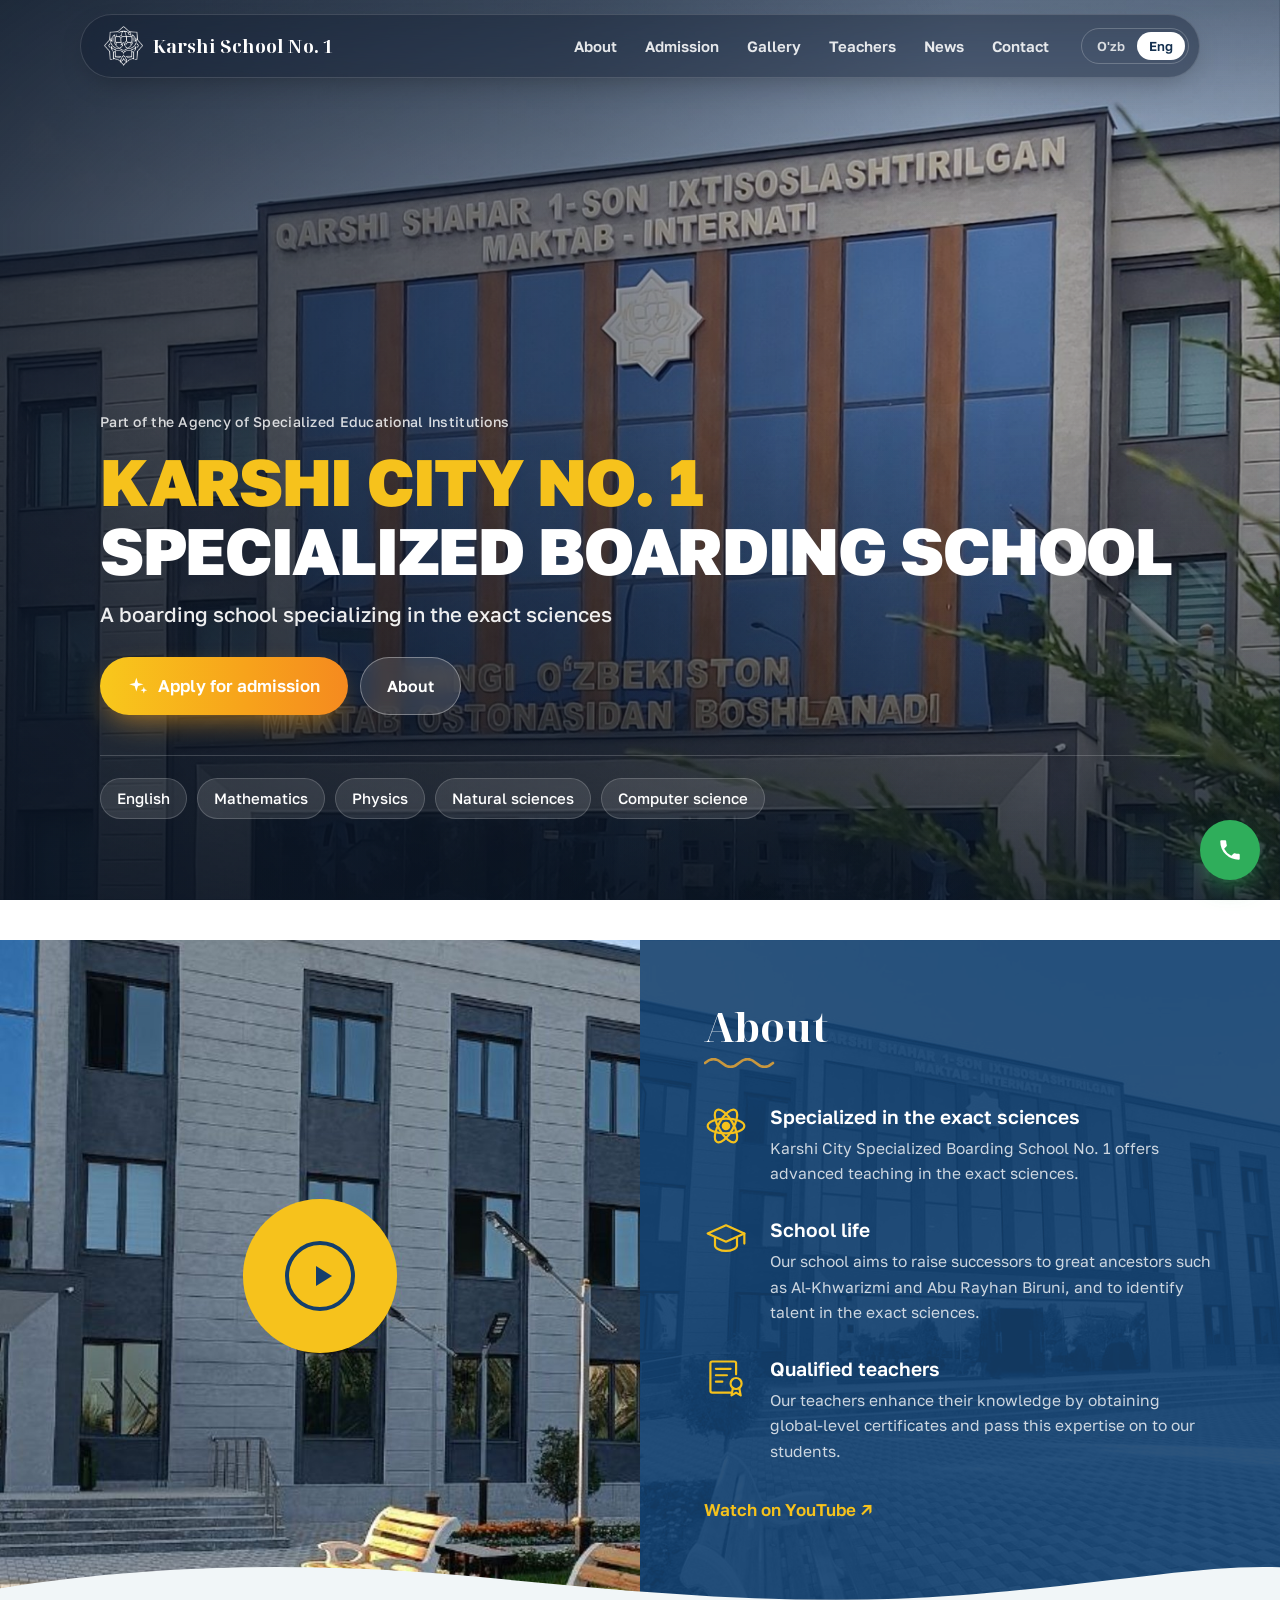
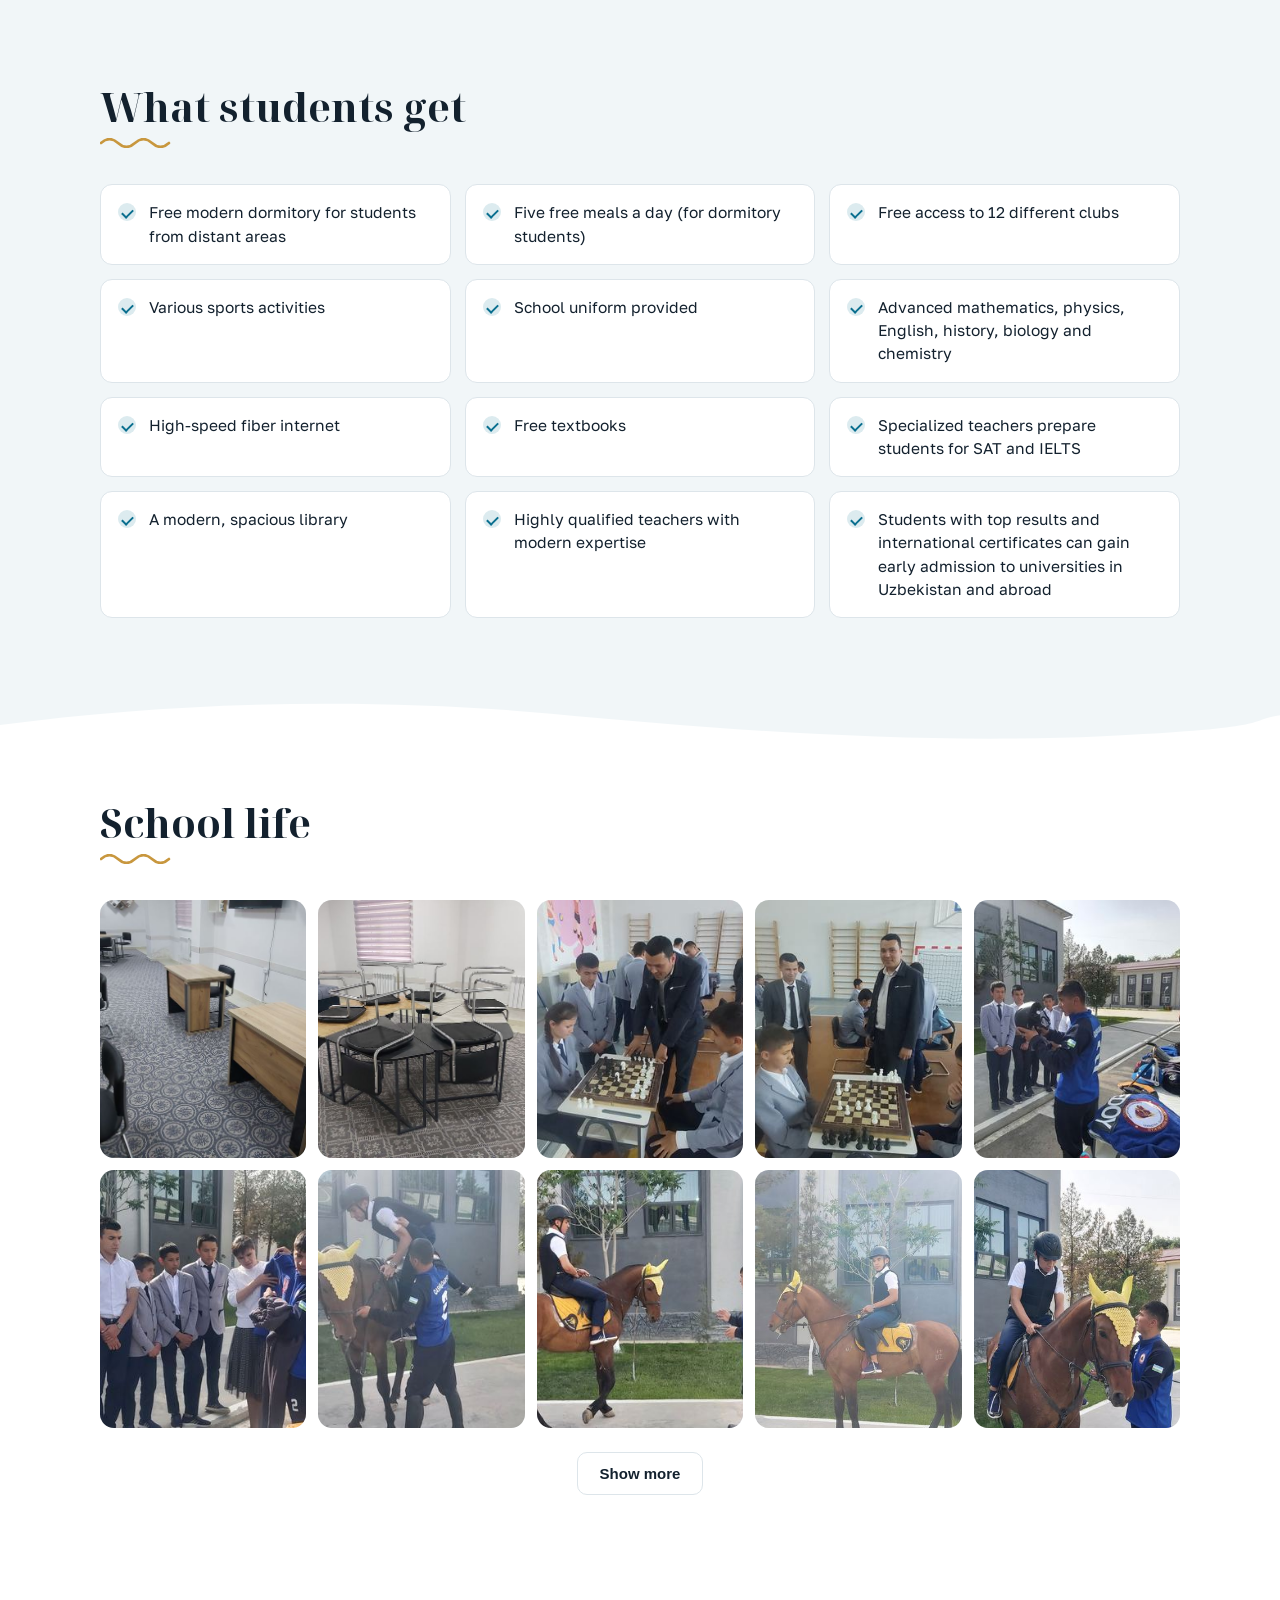
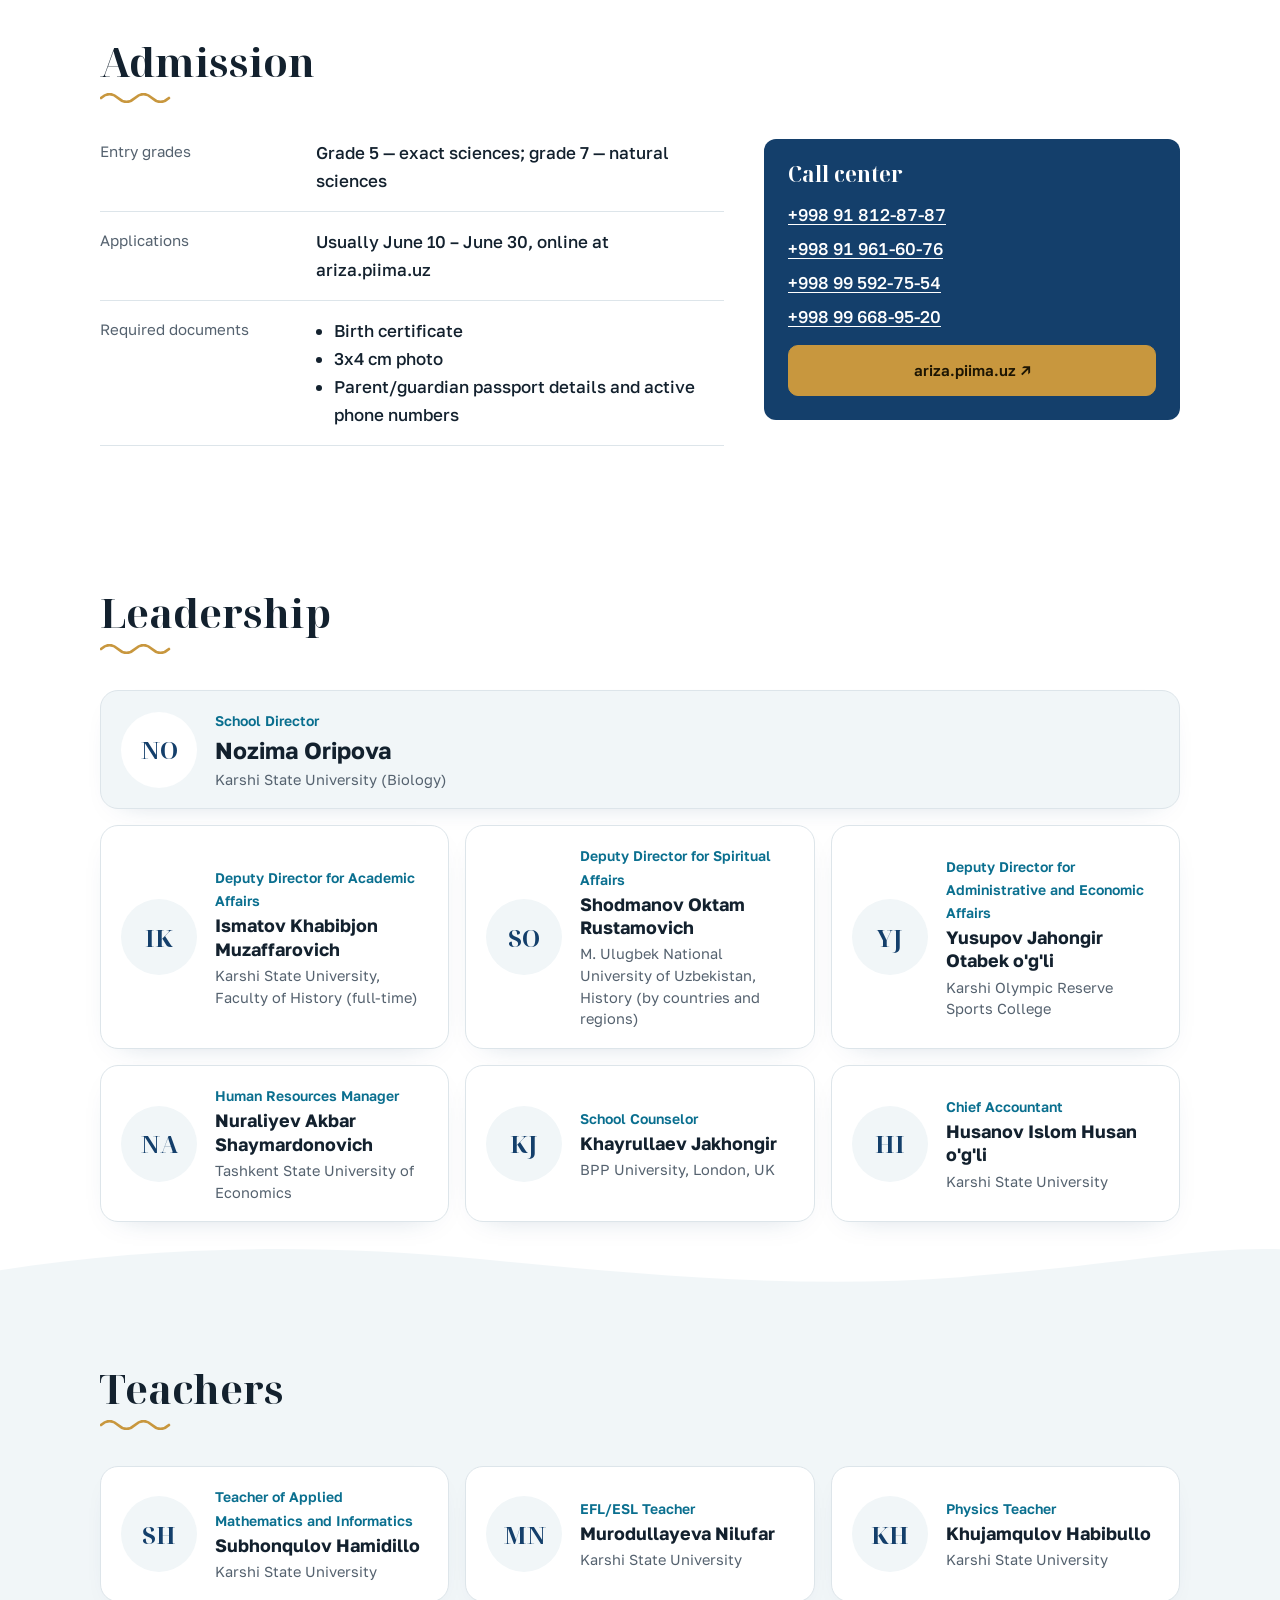
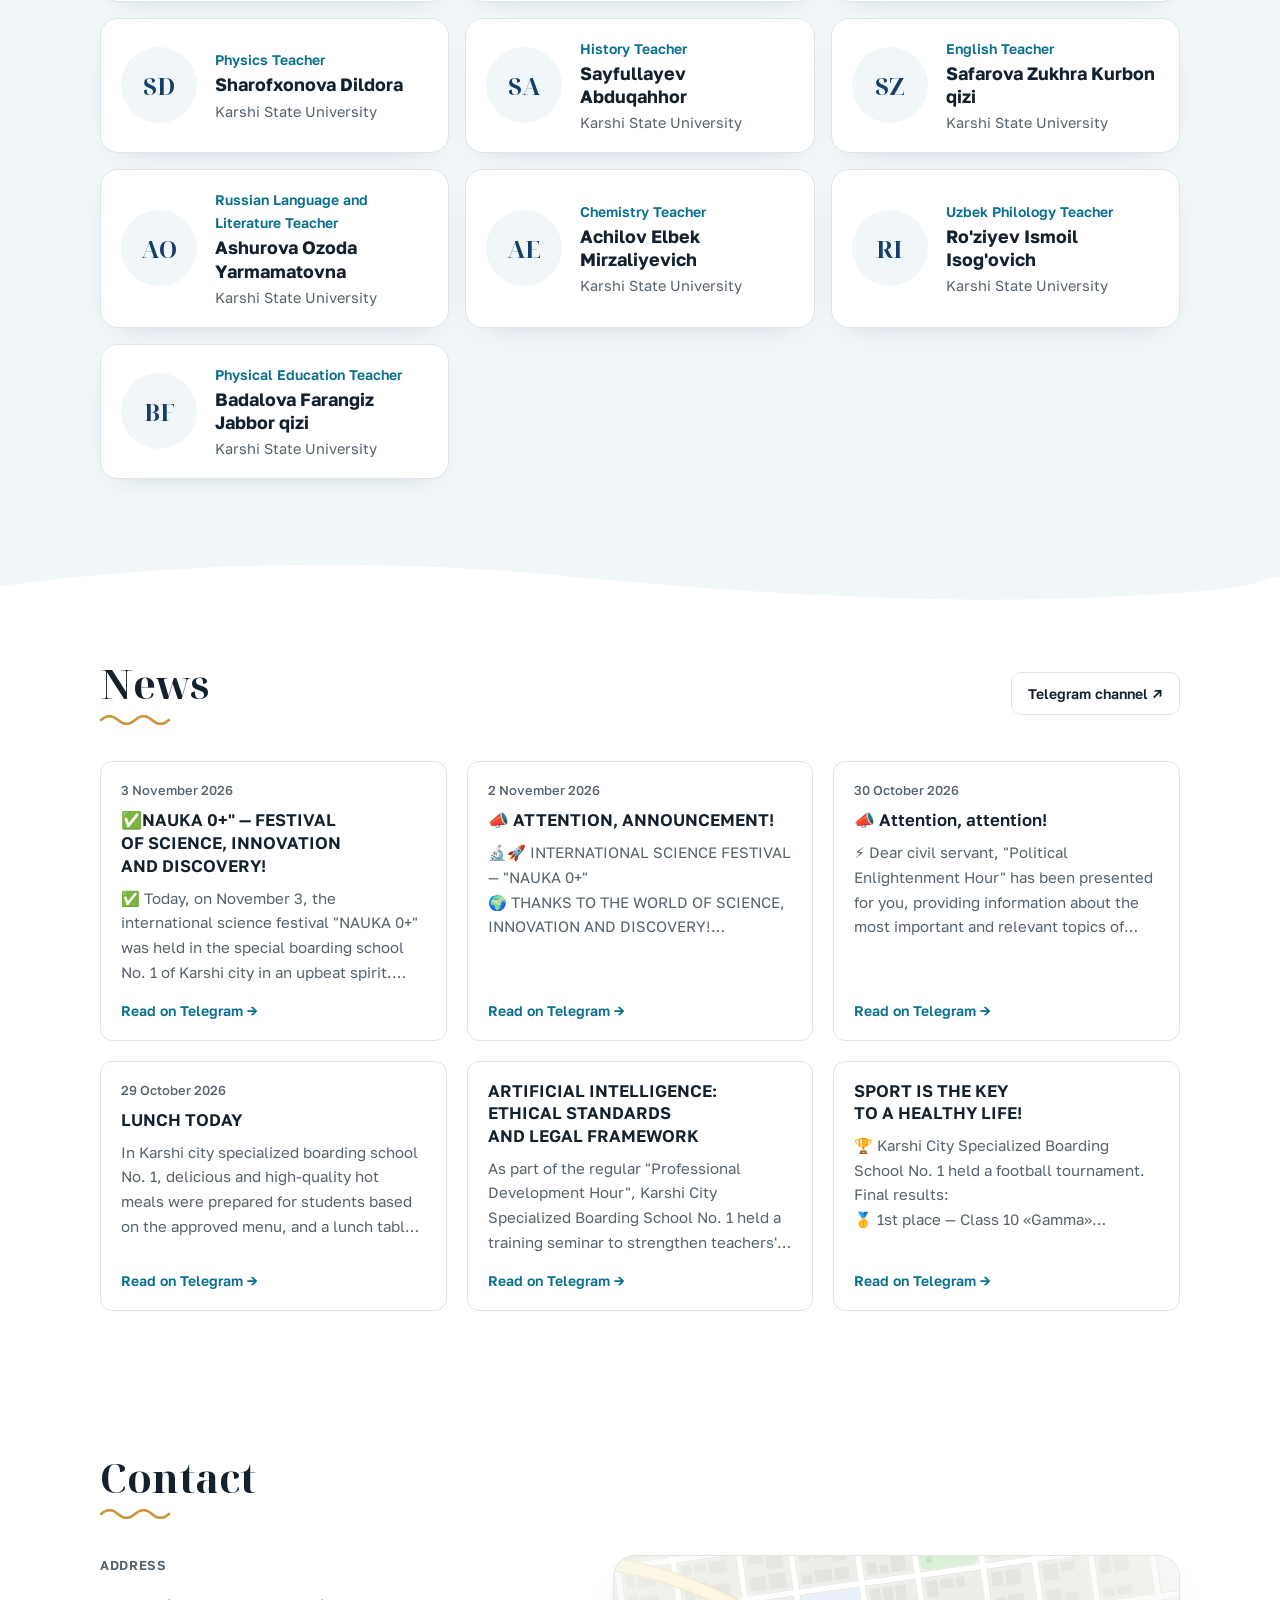
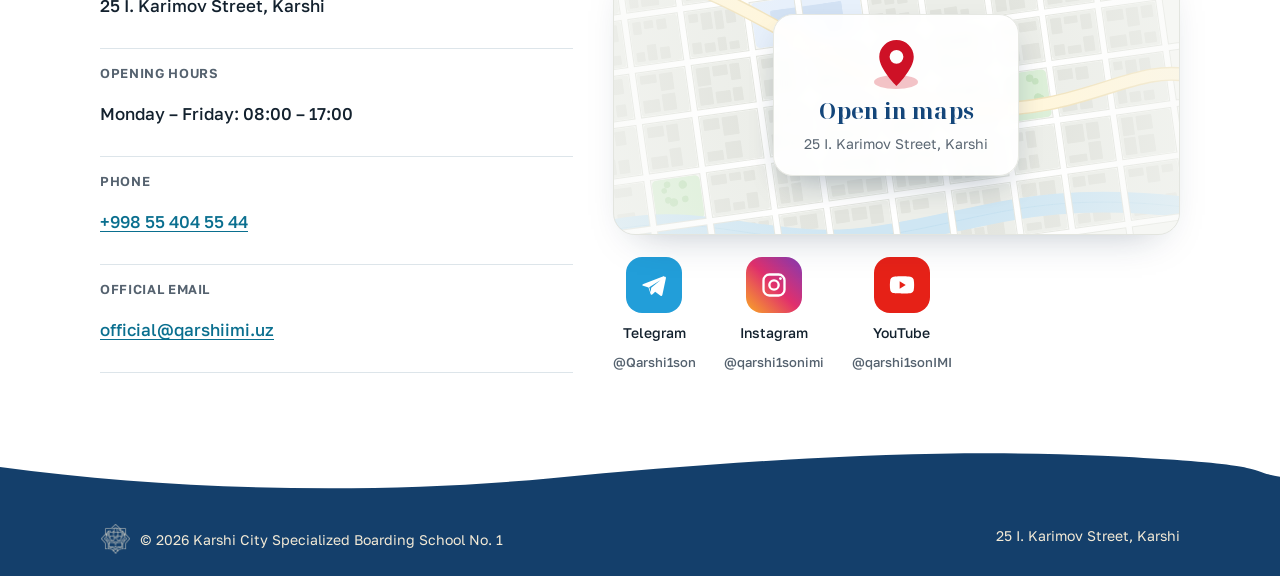
==== commit 69f5ef54: "Dizayn 11:39 dagi holatga qaytarildi (mazmun saqlangan) Co-Authored-By: Claude Opus 5.5 <noreply@ant" ====
--- a/index.html
+++ b/index.html
@@ -2,7 +2,6 @@
 <html lang="uz">
 <head>
   <meta charset="utf-8">
-  <meta name="color-scheme" content="light">
   <meta name="viewport" content="width=device-width, initial-scale=1, viewport-fit=cover">
   <meta name="claude:viewport-fit-sides" content="cover">
   <title>Qarshi 1-son IMI</title>
@@ -80,7 +79,7 @@
       </div>
     </section>
 
-    <section class="section alt" id="admission">
+    <section class="section" id="admission">
       <div class="wrap">
         <h2 data-k="nav.admission">Qabul</h2>
         <div class="admission">
@@ -101,14 +100,14 @@
       </div>
     </section>
 
-    <section class="section" id="teachers">
+    <section class="section alt" id="teachers">
       <div class="wrap">
         <h2 data-k="nav.teachers">O'qituvchilar</h2>
         <div class="leaders" id="teacher-list"></div>
       </div>
     </section>
 
-    <section class="section alt" id="news">
+    <section class="section" id="news">
       <div class="wrap">
         <div class="head-row">
           <h2 data-k="nav.news">Yangiliklar</h2>
--- a/styles.css
+++ b/styles.css
@@ -23,6 +23,12 @@
   --f-body:"Golos Text",ui-sans-serif,system-ui,-apple-system,"Segoe UI",Roboto,sans-serif;
   --max:1120px;
   --r:12px;
+}
+@media (prefers-color-scheme:dark){
+  :root:not([data-theme="light"]){
+    --paper:#0e161e; --alt:#121d27; --ink:#e8eef2; --ink-2:#a2afba; --line:#25333f;
+    --blue:#4fc3dc; --on-blue:#0e161e; --emblem:#8fb0ff; --humo:#7fa6e6; --map-land:#16222d; --map-block:#1c2b38; --map-park:#1d3a2c; --map-water:#1f4a63; --map-road:#2c3d4c; color-scheme:dark;
+  }
 }
 :root[data-theme="dark"]{
   --paper:#0e161e; --alt:#121d27; --ink:#e8eef2; --ink-2:#a2afba; --line:#25333f;
@@ -421,35 +427,15 @@
 .gallery:not(.open) .g-item:nth-child(n+11){display:none}
 .g-more{text-align:center;margin-top:24px}
 
-/* ===== v10: yorug' va ochiq ranglar, to'lqinli fonlar ===== */
-:root{color-scheme:light}
-#perks{--alt:#e6f4fb}
-#admission{--alt:#fff5dc}
-#news{--alt:#eaf6f0}
-.section.alt{background:url("data:image/svg+xml,%3Csvg xmlns='http://www.w3.org/2000/svg' width='240' height='40' viewBox='0 0 240 40'%3E%3Cpath d='M0 20c30-14 90-14 120 0s90 14 120 0' fill='none' stroke='%2363b6d9' stroke-opacity='.18' stroke-width='2'/%3E%3C/svg%3E") 0 0/240px 40px repeat,var(--alt)}
-.hero.cover::before{background:linear-gradient(90deg,rgba(10,30,55,.62) 0%,rgba(10,30,55,.3) 45%,rgba(10,30,55,0) 75%),linear-gradient(0deg,rgba(10,30,55,.55) 0%,transparent 50%),linear-gradient(180deg,rgba(10,30,55,.3) 0%,transparent 22%)}
-.about-panel{background:linear-gradient(140deg,#e4f3fb 0%,#d3ecf8 55%,#fdf3d6 100%);color:var(--ink)}
-.about-panel::before{background:url("data:image/svg+xml,%3Csvg xmlns='http://www.w3.org/2000/svg' width='240' height='40' viewBox='0 0 240 40'%3E%3Cpath d='M0 20c30-14 90-14 120 0s90 14 120 0' fill='none' stroke='%2363b6d9' stroke-opacity='.18' stroke-width='2'/%3E%3C/svg%3E") 0 0/240px 40px repeat;opacity:1;mix-blend-mode:normal}
-.about-panel h2,.facility h3{color:var(--lapis)}
-.facility p{color:var(--ink-2)}
-.f-ic{color:#e0a100}
-.yt-link{color:#c62828}
-.callcenter{background:linear-gradient(140deg,#e4f3fb,#d3ecf8);color:var(--ink);border:1px solid #c5e2f1}
-.callcenter h3{color:var(--lapis)}
-.callcenter a{color:var(--lapis)}
-.callcenter .btn.primary{background:#f6c21c;border-color:#f6c21c;color:#1d1503}
-.footer{--lapis:#dcedf7;background:var(--lapis);color:var(--ink);border-top:0}
-.footer a{color:var(--lapis-ink,#143f6b)}
-.card,.post,.news-card{background:#fff}
-
 /* Rahbariyat */
 .leaders{display:grid;grid-template-columns:repeat(auto-fill,minmax(330px,1fr));gap:16px}
-.leader{display:grid;grid-template-columns:76px minmax(0,1fr);gap:18px;align-items:center;background:#fff;border:1px solid var(--line);border-radius:18px;padding:18px 20px;box-shadow:0 10px 30px -22px rgba(20,63,107,.35)}
-#leader-list .leader:first-child{grid-column:1/-1;background:linear-gradient(120deg,#e6f4fb,#fff5dc);border-color:#cfe6f2}
+.leader{display:grid;grid-template-columns:76px minmax(0,1fr);gap:18px;align-items:center;background:var(--paper);border:1px solid var(--line);border-radius:18px;padding:18px 20px;box-shadow:0 10px 30px -22px rgba(20,63,107,.35)}
+#leader-list .leader:first-child{grid-column:1/-1;background:var(--alt)}
 #leader-list .leader:first-child h4{font-size:1.45rem}
-.leader .avatar{width:76px;height:76px;border-radius:50%;overflow:hidden;display:grid;place-items:center;background:linear-gradient(140deg,#d3ecf8,#fdf0c8);color:var(--lapis);font:700 1.5rem var(--f-display)}
+.leader .avatar{width:76px;height:76px;border-radius:50%;overflow:hidden;display:grid;place-items:center;background:var(--alt);color:var(--lapis);font:700 1.5rem var(--f-display)}
 .leader .avatar img{width:100%;height:100%;object-fit:cover}
 .leader .role{color:var(--blue);font-weight:600;font-size:14px;margin-bottom:2px}
 .leader h4{margin:0 0 4px;font:700 1.12rem/1.3 var(--f-body);color:var(--ink)}
 .leader p{margin:0;color:var(--ink-2);font-size:14.5px;line-height:1.5}
 @media (max-width:560px){.leaders{grid-template-columns:minmax(0,1fr)}.leader{grid-template-columns:60px minmax(0,1fr);padding:16px}.leader .avatar{width:60px;height:60px;font-size:1.2rem}}
+#leader-list .leader:first-child .avatar{background:var(--paper)}
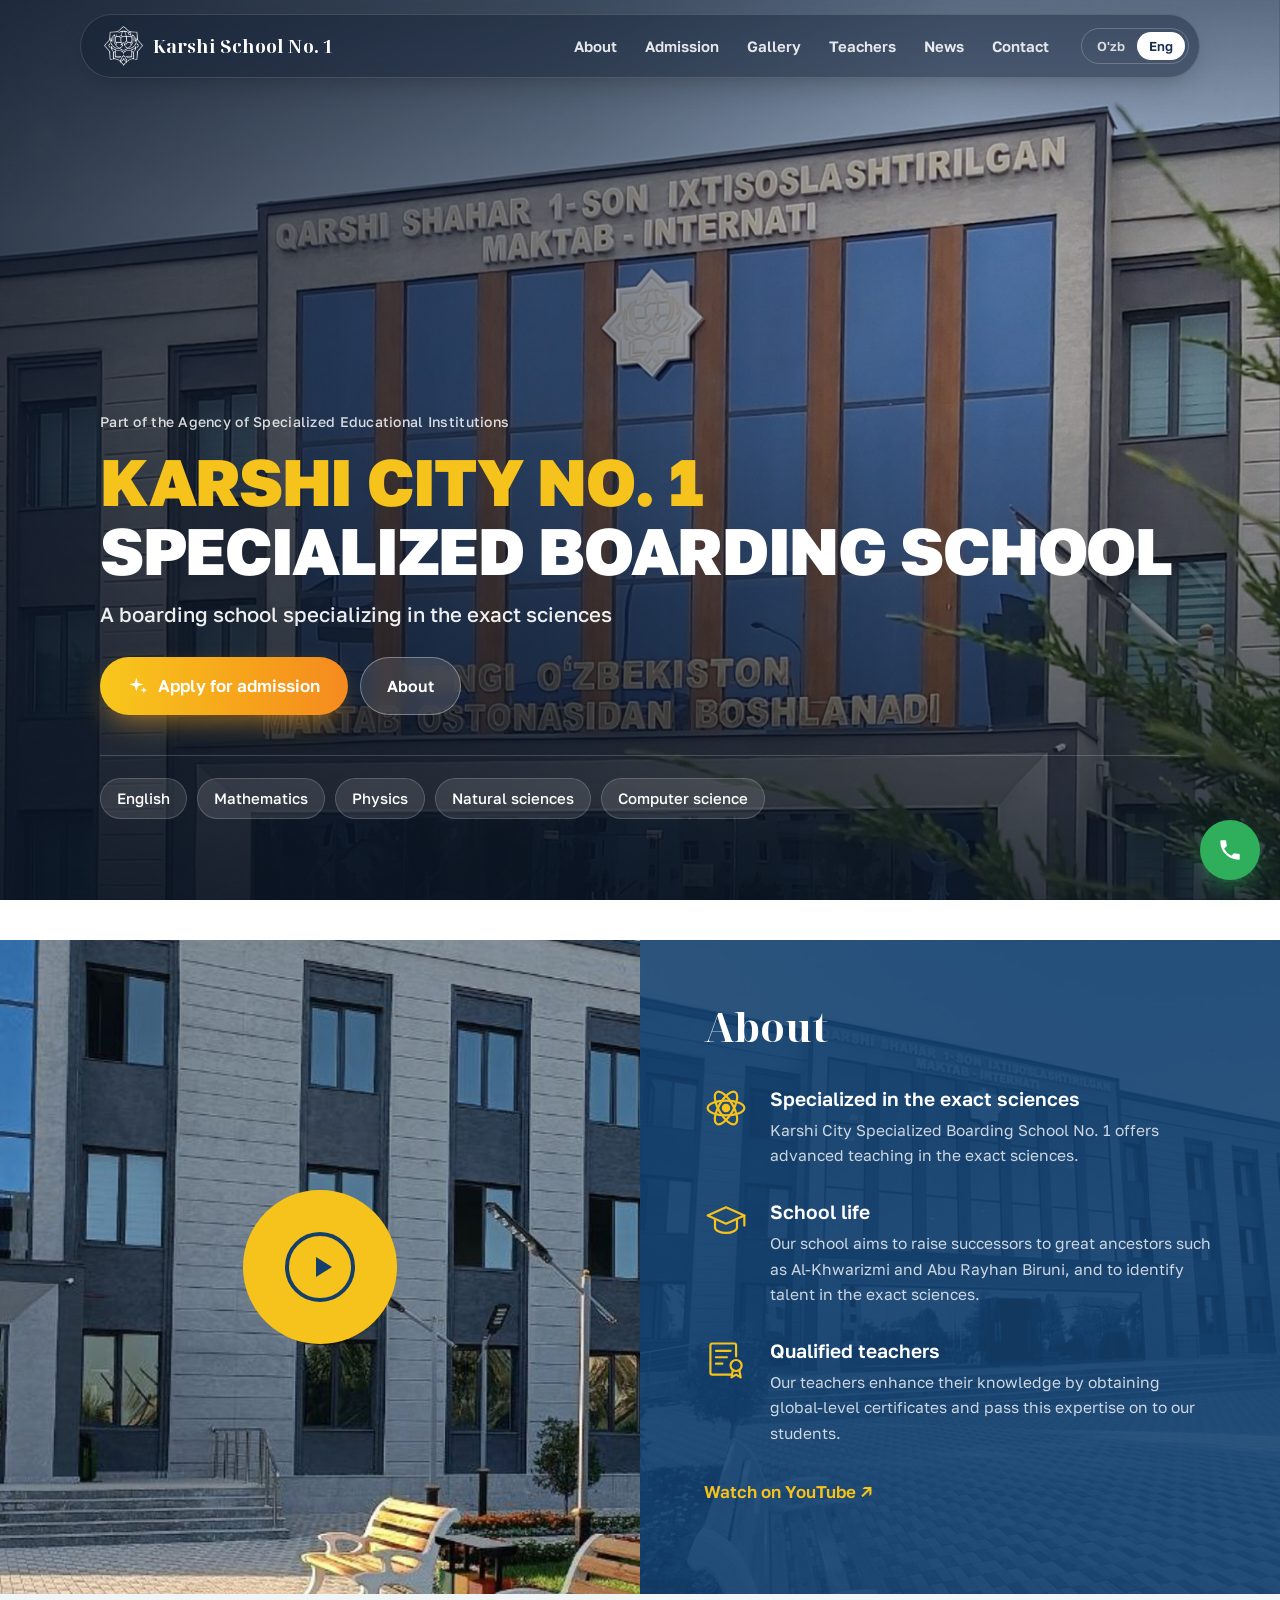
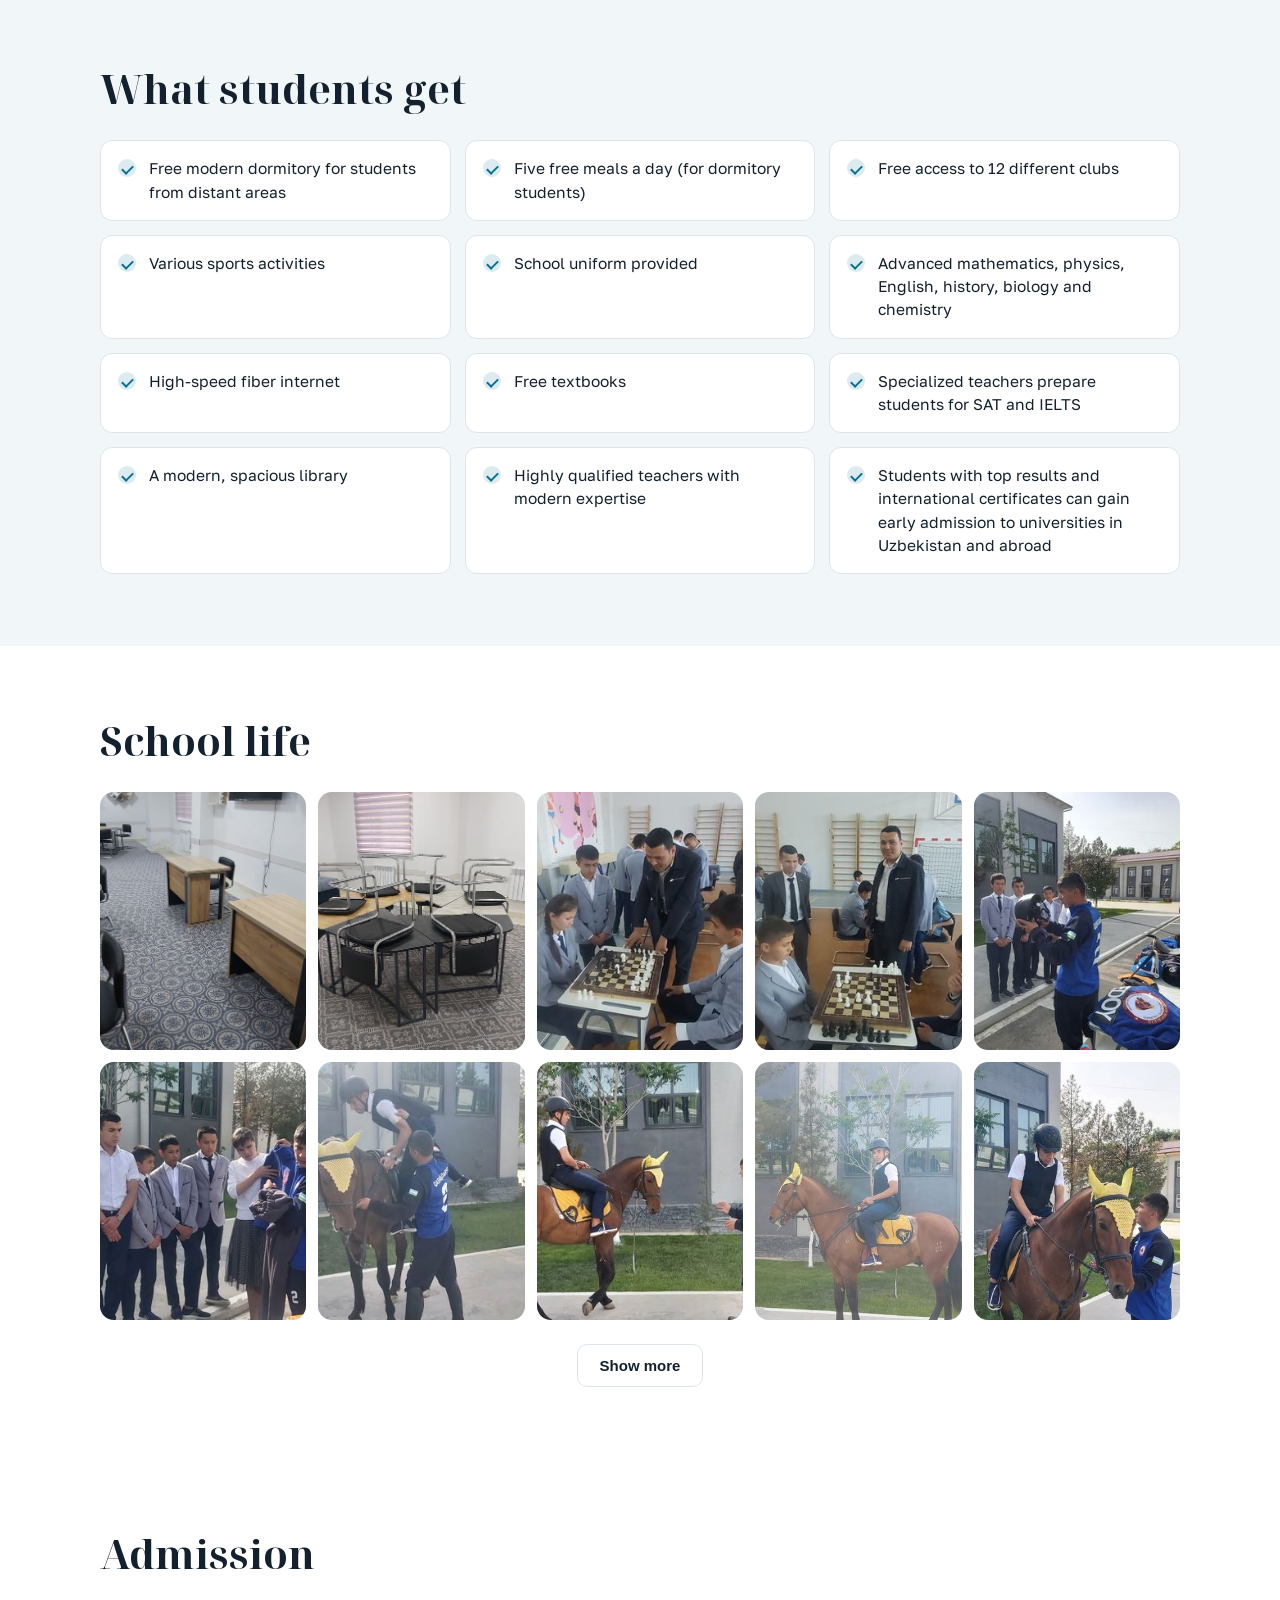
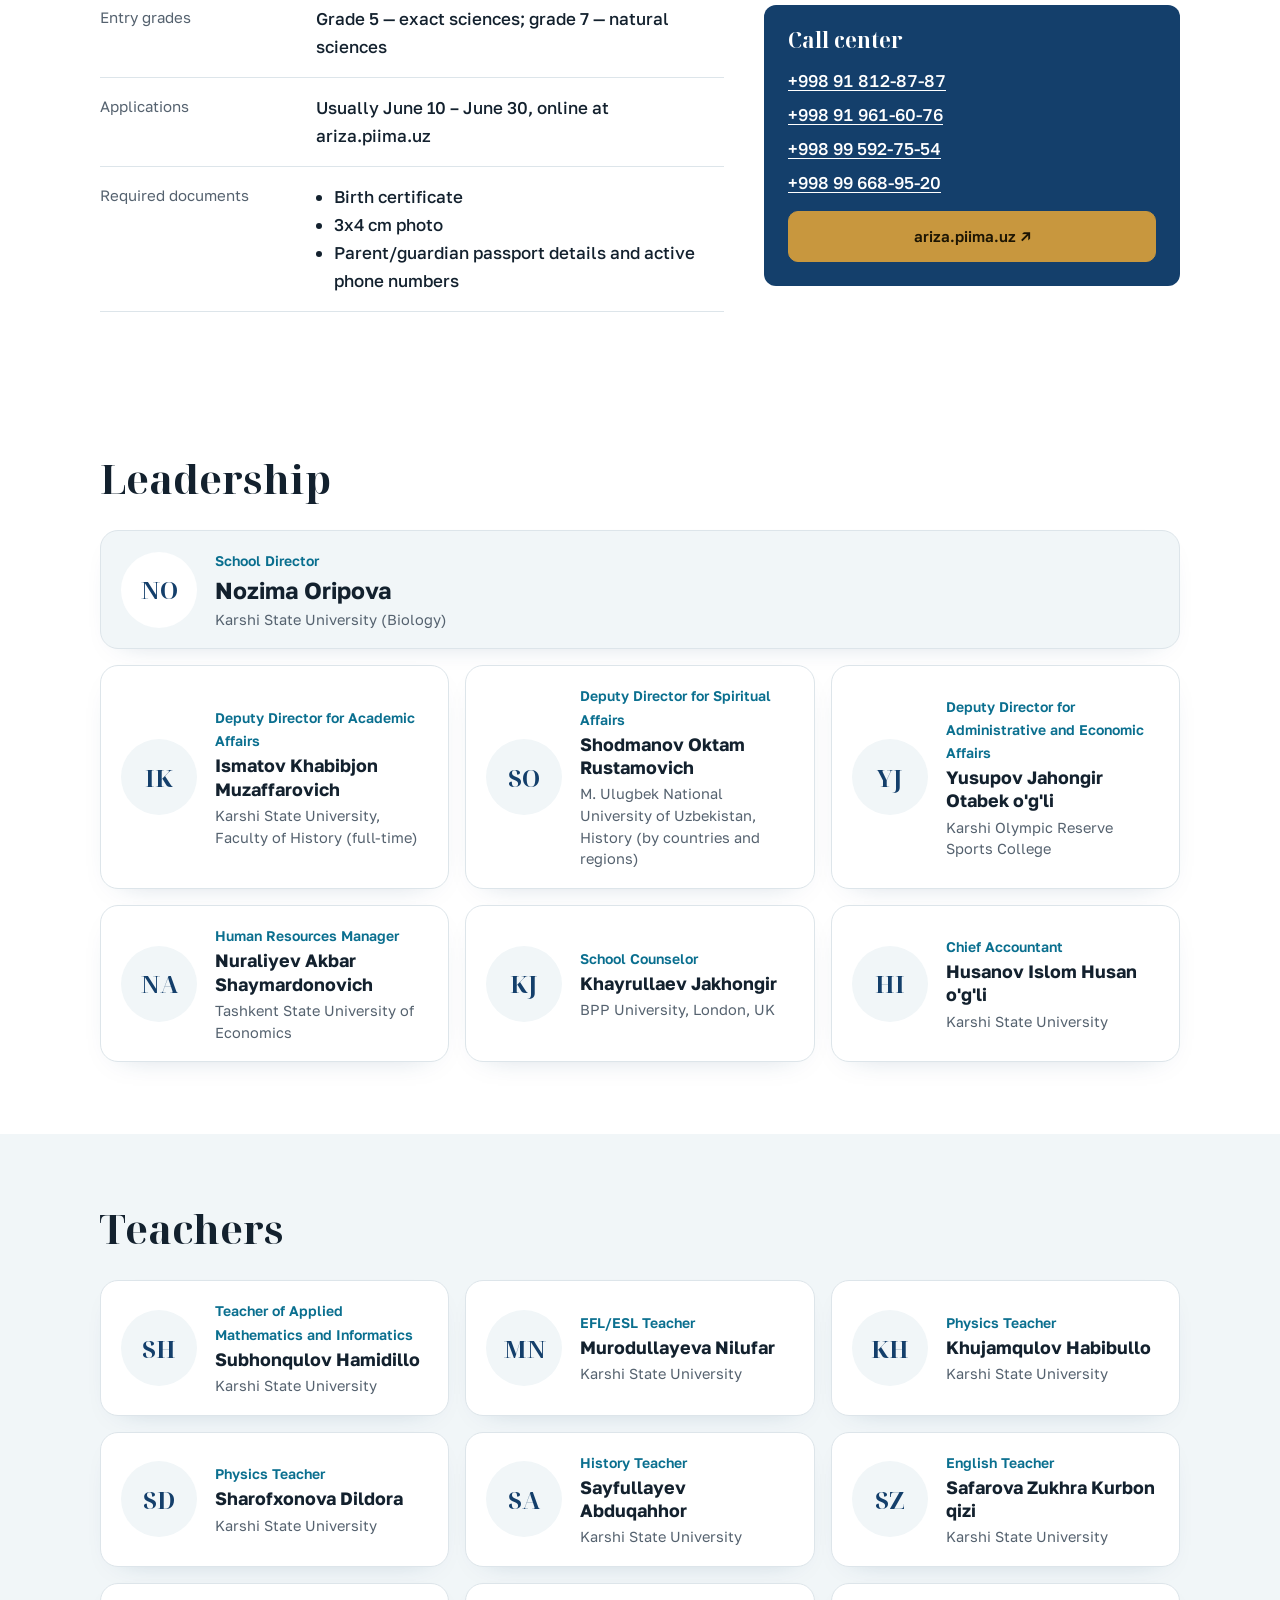
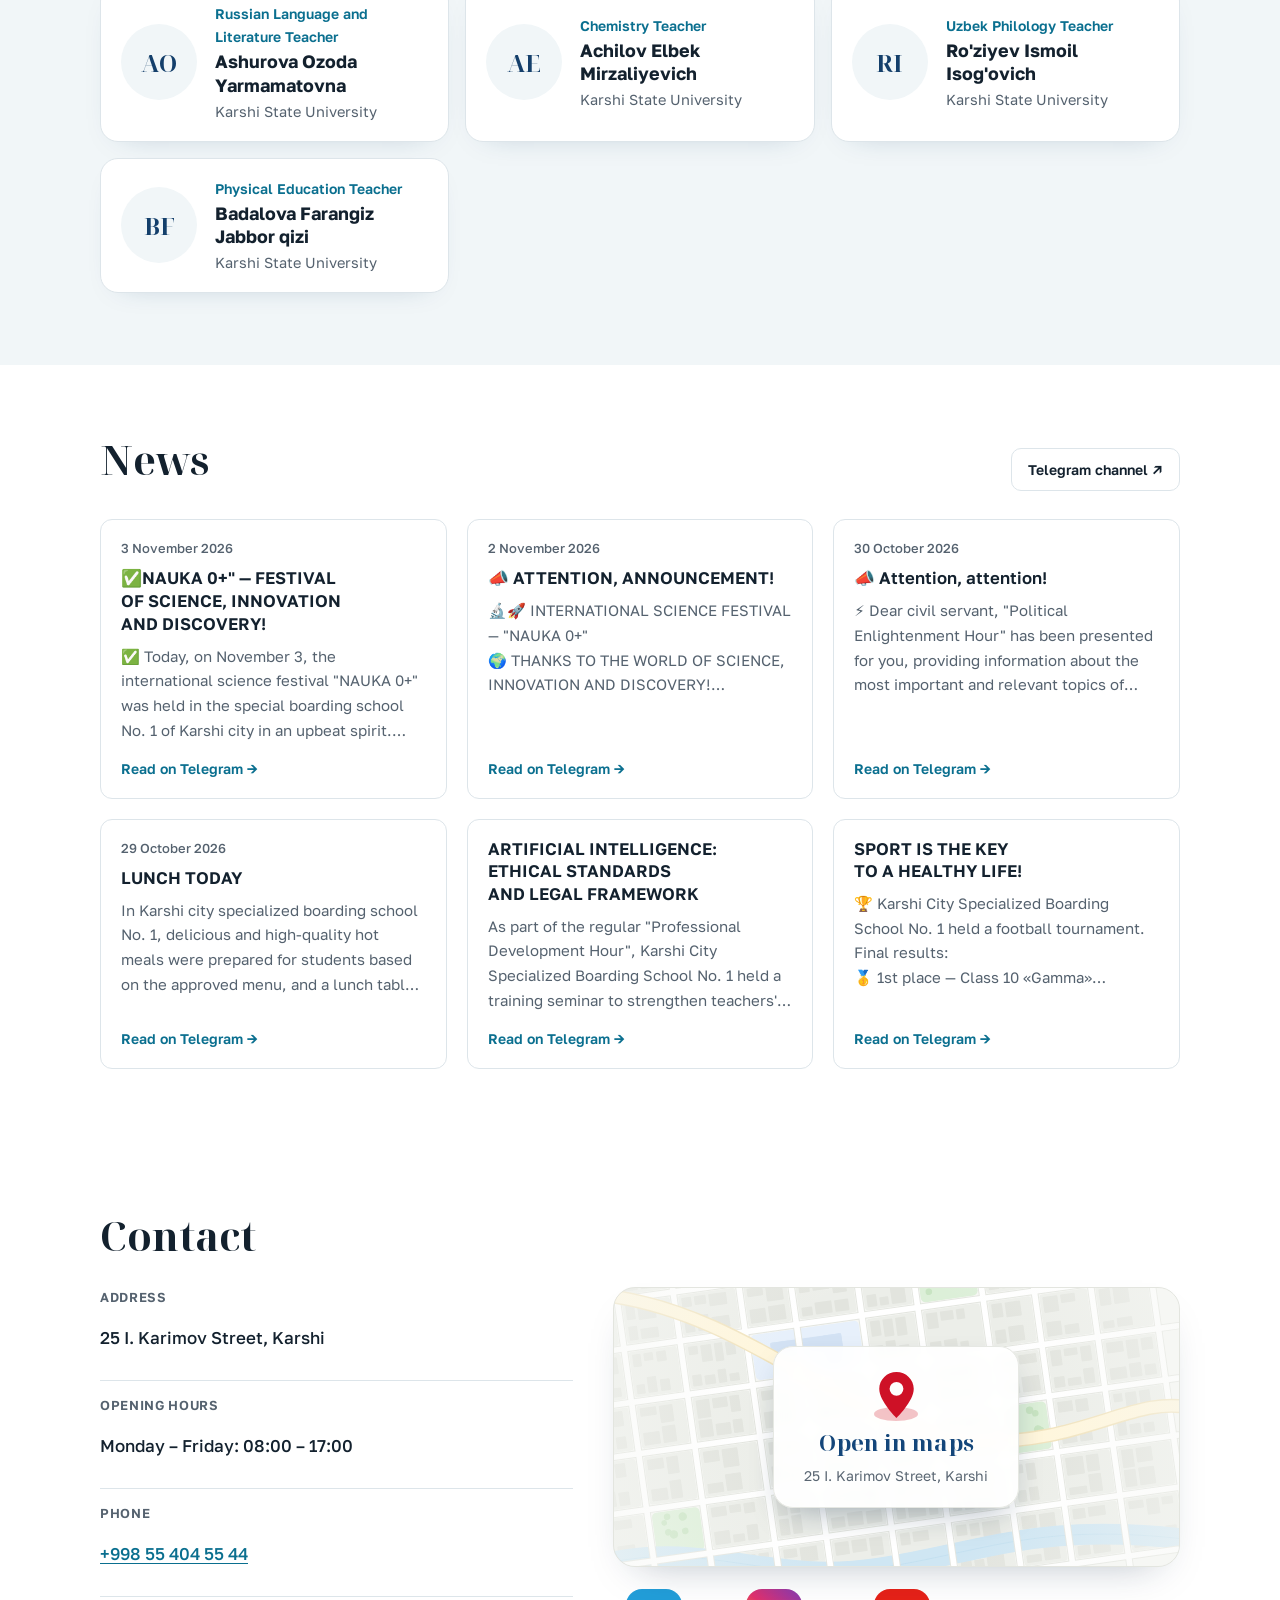
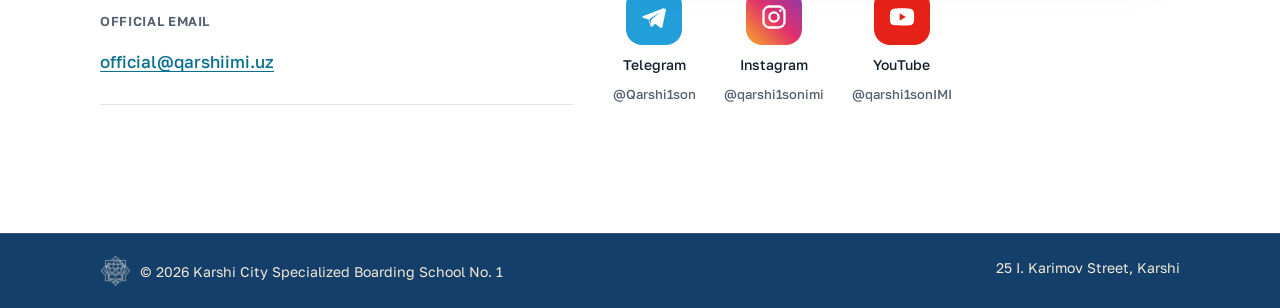
==== commit fa952633: "CSS/JS ga versiya qo'shildi: brauzer eski dizaynni xotiradan ko'rsatmasin Co-Authored-By: Claude Opu" ====
--- a/index.html
+++ b/index.html
@@ -9,7 +9,7 @@
   <link rel="preconnect" href="https://fonts.googleapis.com">
   <link rel="preconnect" href="https://fonts.gstatic.com" crossorigin>
   <link href="https://fonts.googleapis.com/css2?family=Noto+Serif+Display:wght@600;700&family=Golos+Text:wght@400;500;600&display=swap" rel="stylesheet">
-  <link rel="stylesheet" href="styles.css">
+  <link rel="stylesheet" href="styles.css?v=20261110b">
   <link rel="icon" type="image/png" href="assets/emblem.png">
 </head>
 <body>
@@ -148,6 +148,6 @@
     </div>
   </footer>
 
-  <script src="app.js"></script>
+  <script src="app.js?v=20261110b"></script>
 </body>
 </html>
--- a/styles.css
+++ b/styles.css
@@ -439,3 +439,10 @@
 .leader p{margin:0;color:var(--ink-2);font-size:14.5px;line-height:1.5}
 @media (max-width:560px){.leaders{grid-template-columns:minmax(0,1fr)}.leader{grid-template-columns:60px minmax(0,1fr);padding:16px}.leader .avatar{width:60px;height:60px;font-size:1.2rem}}
 #leader-list .leader:first-child .avatar{background:var(--paper)}
+
+/* To'lqinlar olib tashlandi: bo'limlar faqat fon rangi bilan ajraladi */
+.section.alt::before,.section.alt::after,.hero::after,.footer::before,.map-band::before{display:none}
+.section.alt + .section{padding-top:72px}
+@media (max-width:980px){.section.alt + .section{padding-top:56px}}
+h2{padding-bottom:0;margin-bottom:28px}
+h2::after{display:none}
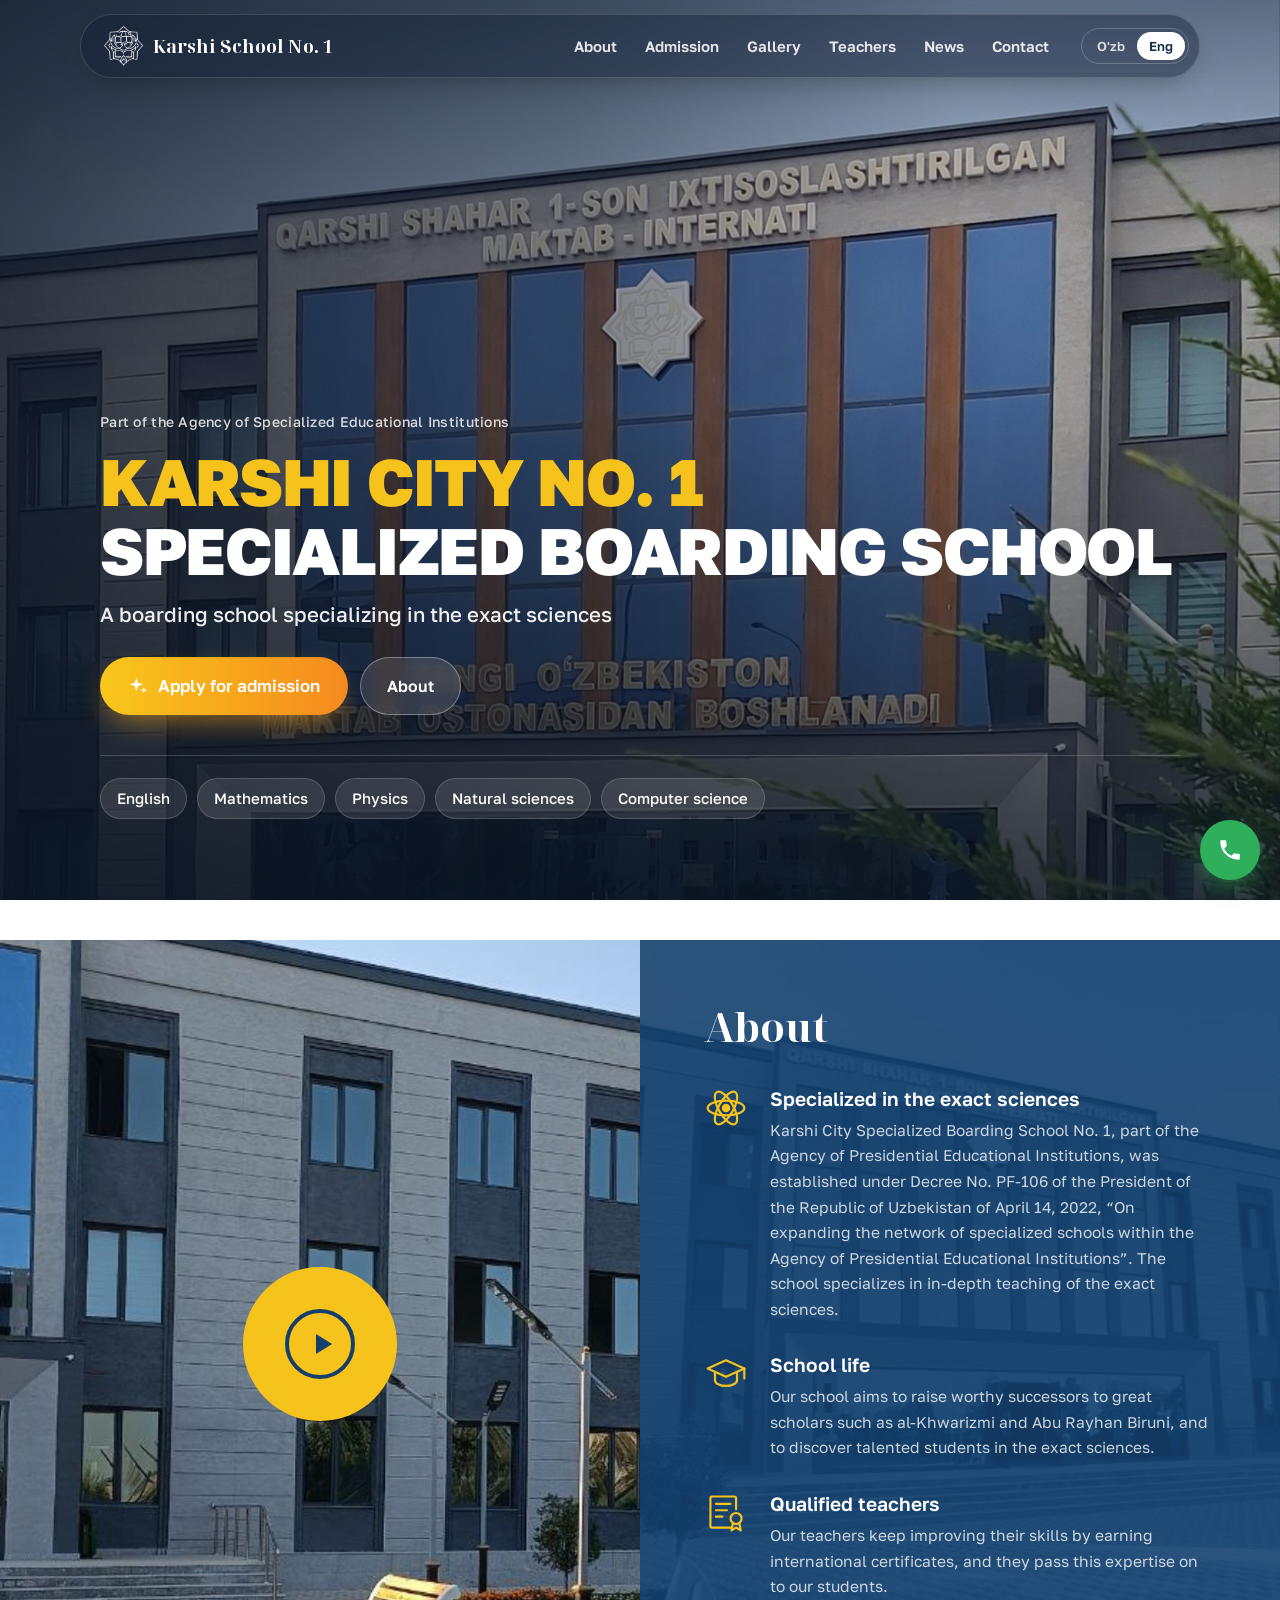
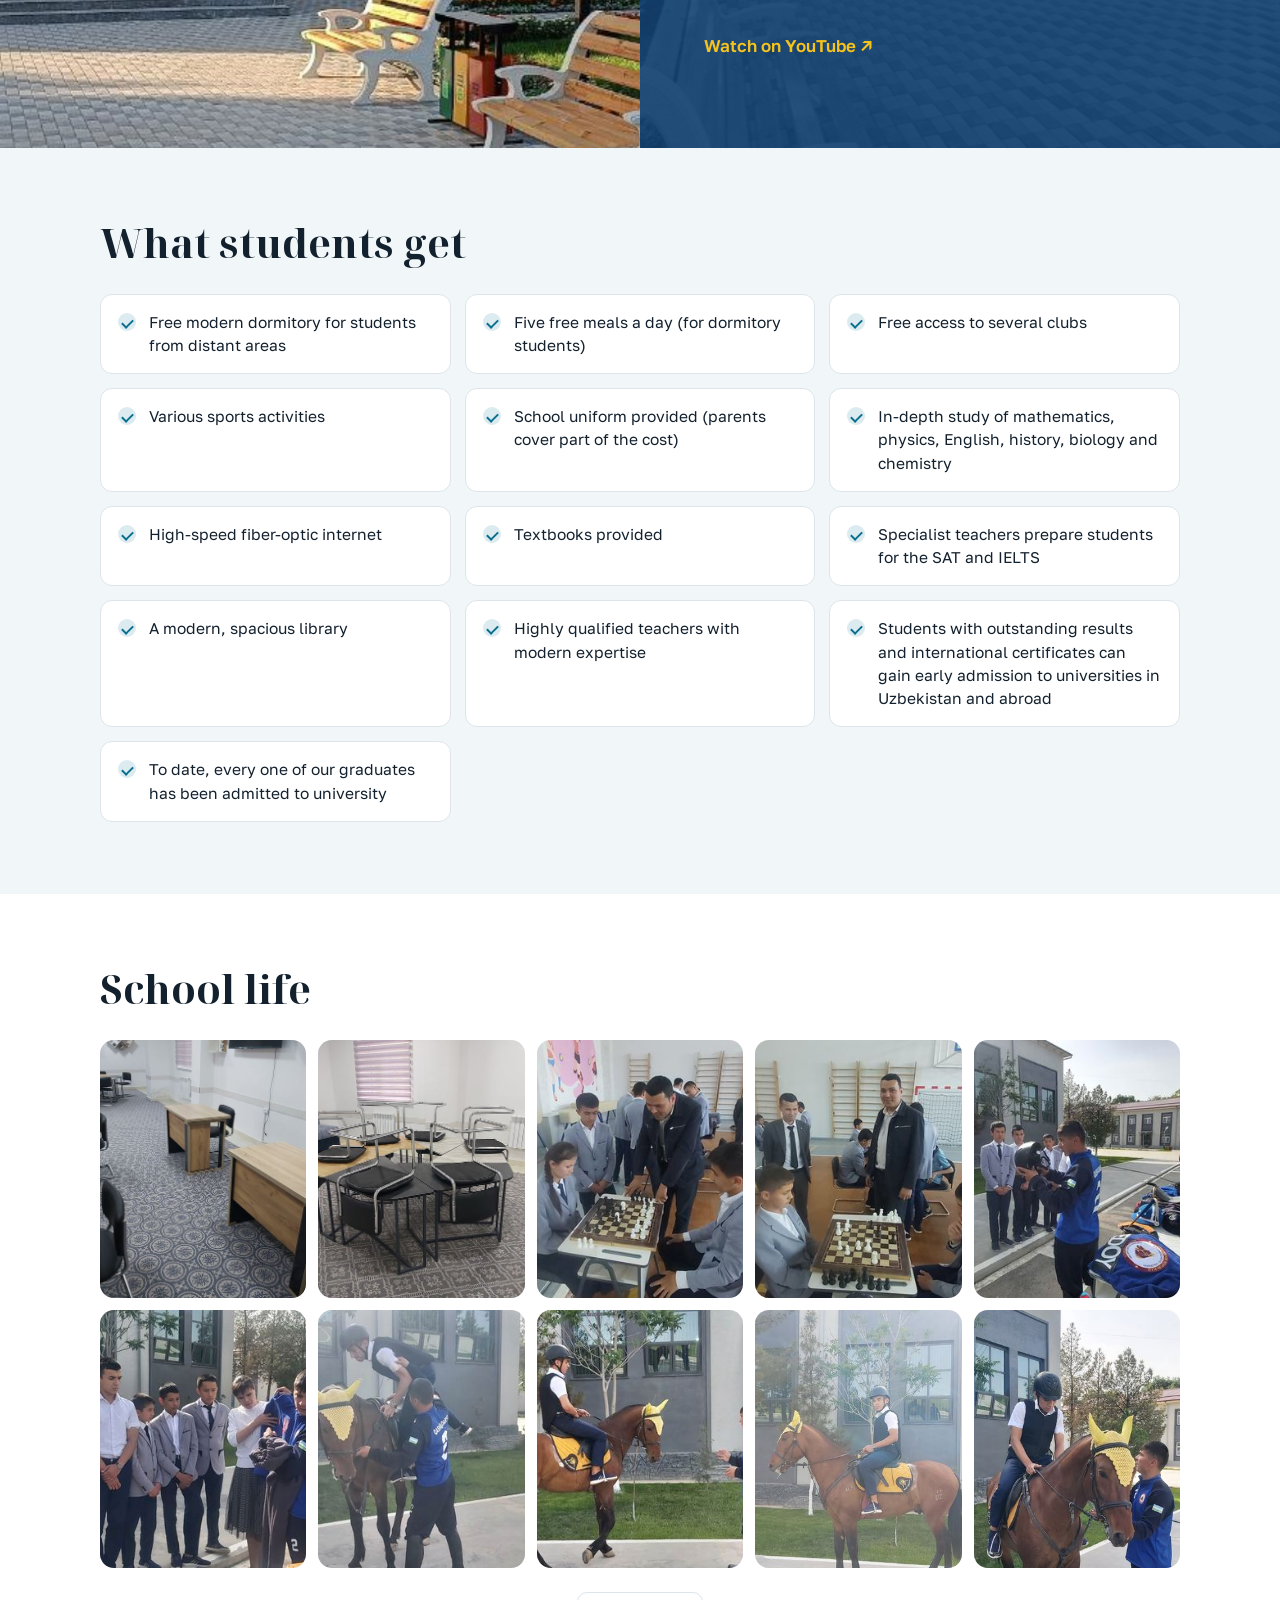
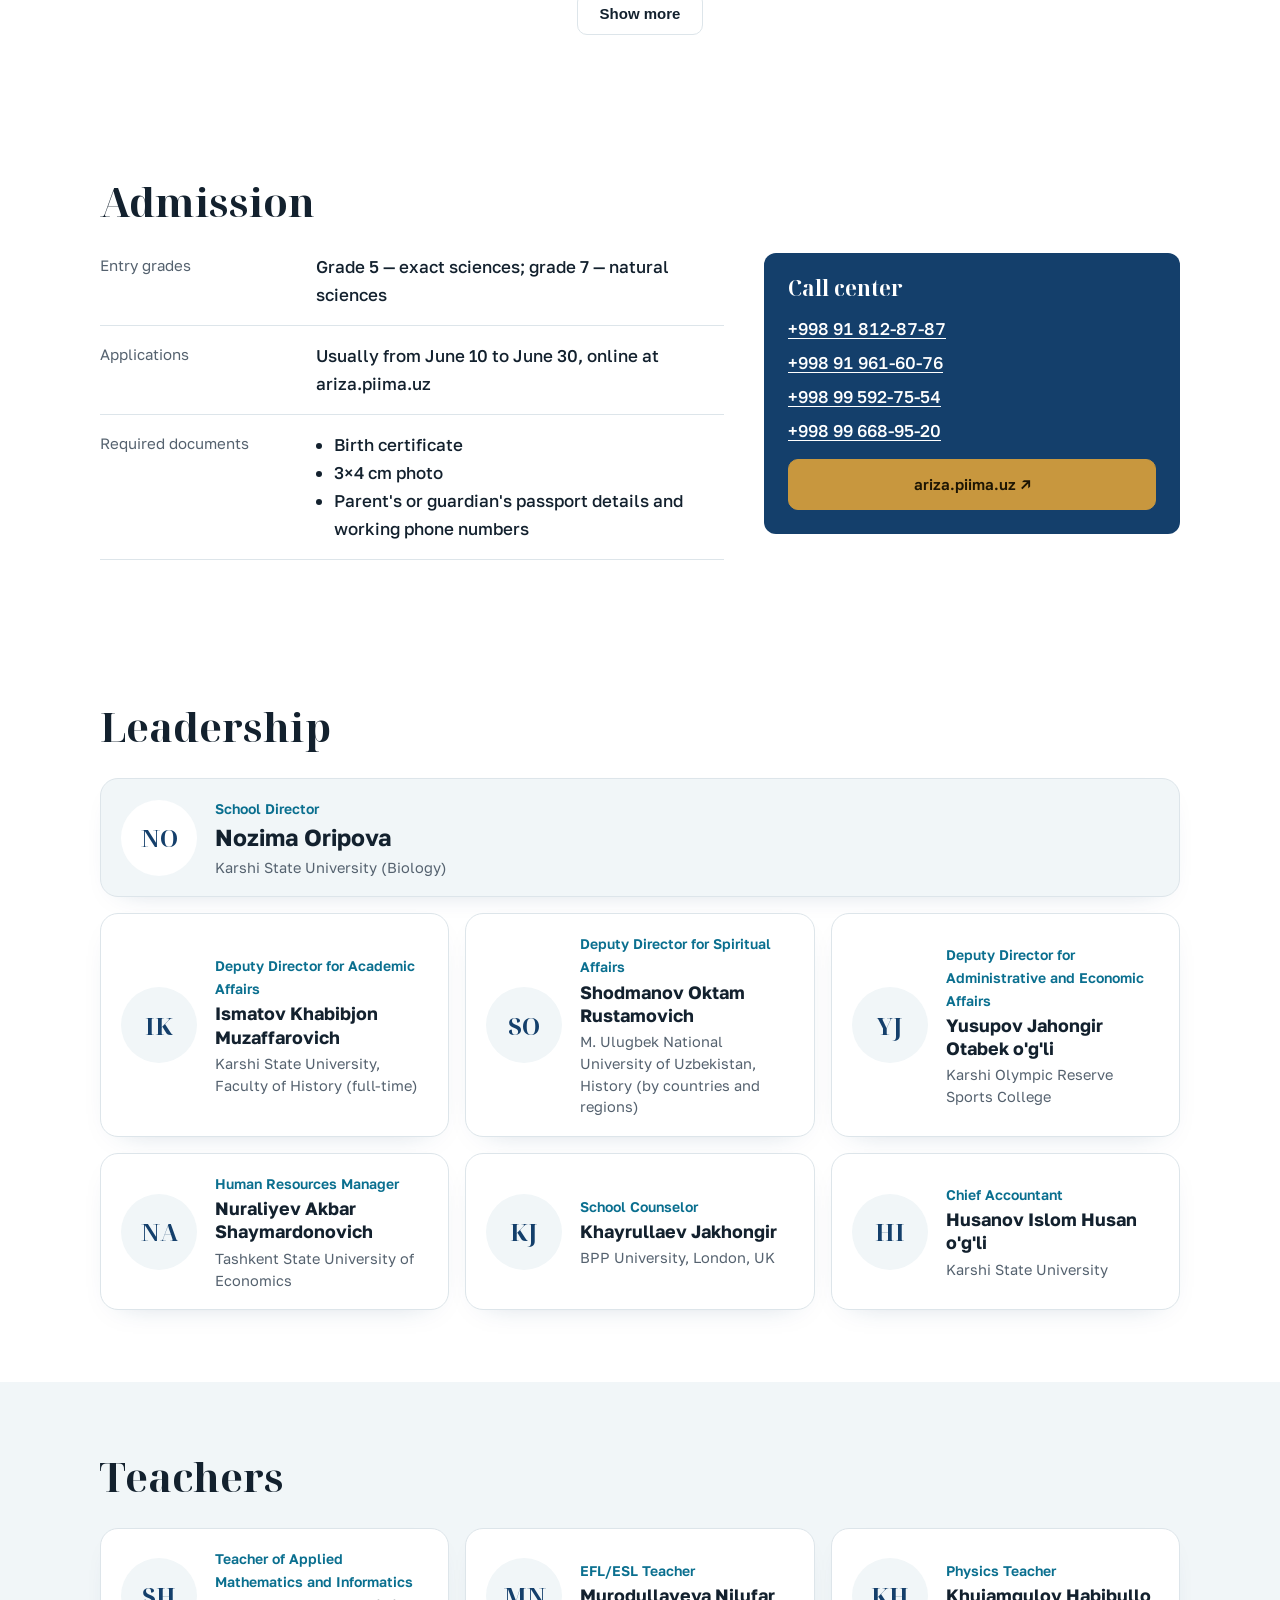
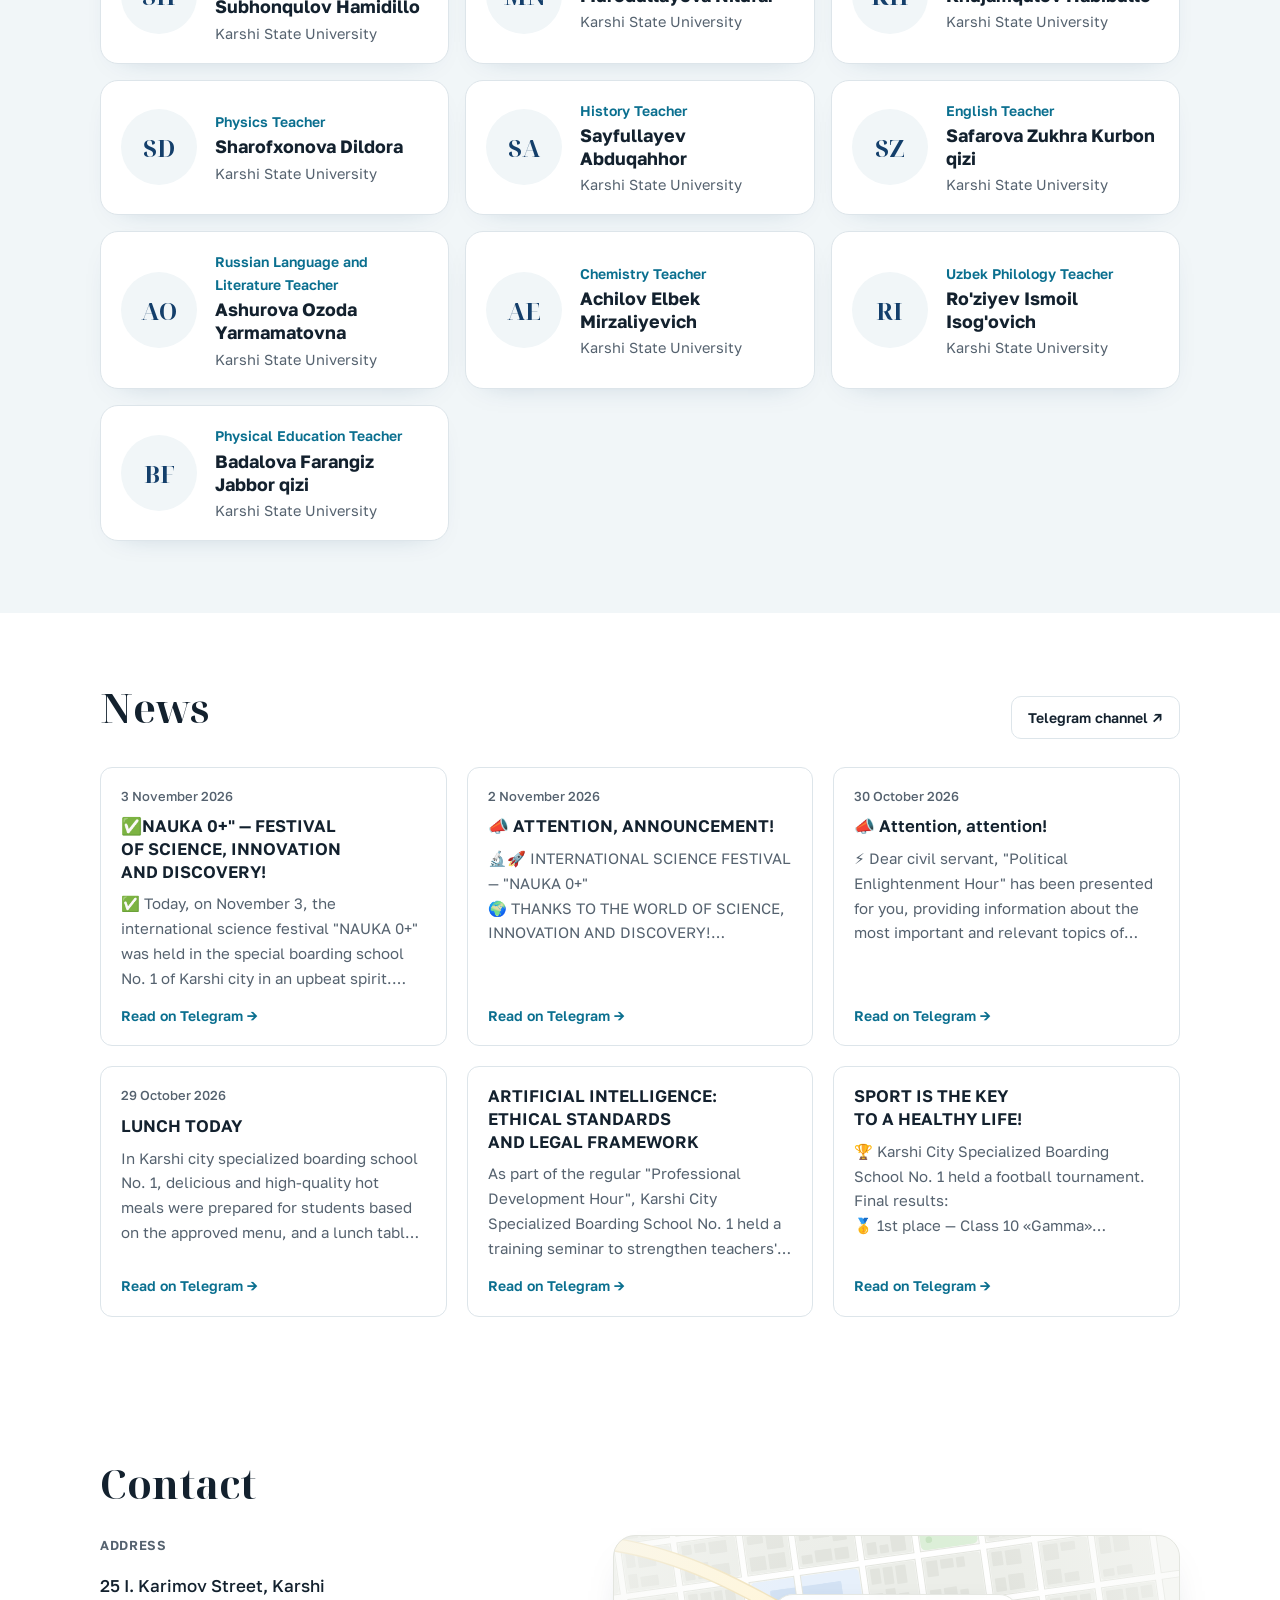
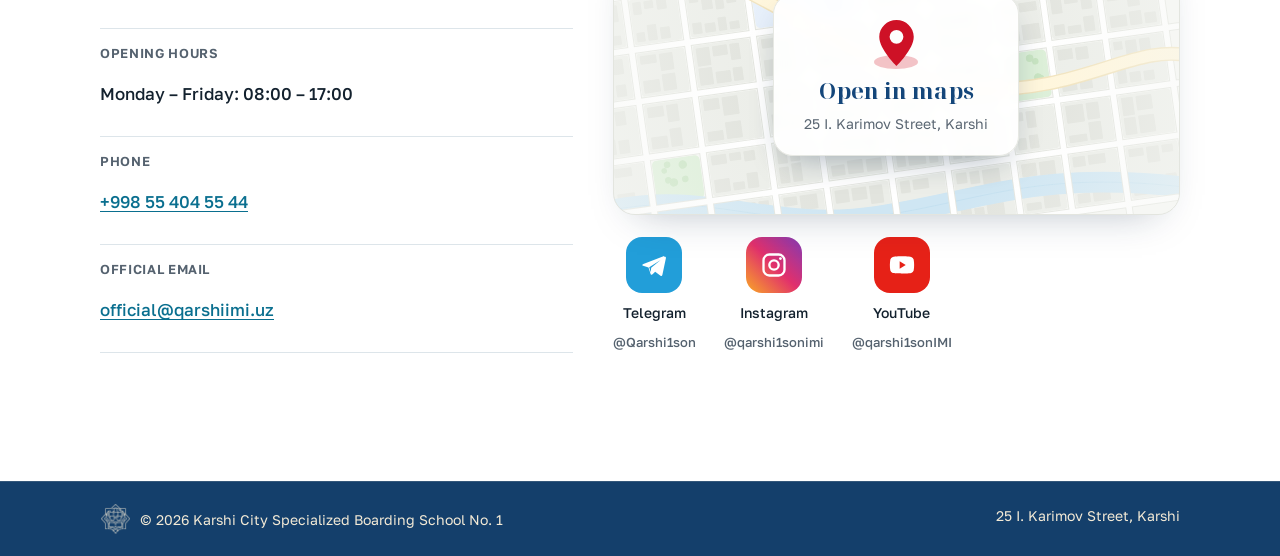
==== commit b357ca77: "Grammatika tuzatildi (uz/en), 'Maktab haqida'ga tashkil etilish ma'lumoti, ariza tugmasi ariza.piima" ====
--- a/index.html
+++ b/index.html
@@ -9,7 +9,7 @@
   <link rel="preconnect" href="https://fonts.googleapis.com">
   <link rel="preconnect" href="https://fonts.gstatic.com" crossorigin>
   <link href="https://fonts.googleapis.com/css2?family=Noto+Serif+Display:wght@600;700&family=Golos+Text:wght@400;500;600&display=swap" rel="stylesheet">
-  <link rel="stylesheet" href="styles.css?v=20261110b">
+  <link rel="stylesheet" href="styles.css?v=20261110c">
   <link rel="icon" type="image/png" href="assets/emblem.png">
 </head>
 <body>
@@ -44,7 +44,7 @@
         <h1><span class="h1-a" data-k="school.title1">Qarshi shahar 1-son</span> <span class="h1-b" data-k="school.title2">ixtisoslashtirilgan maktab-internati</span></h1>
         <p class="tagline" data-k="school.tagline"></p>
         <div class="cta">
-          <a class="btn sun" href="#admission"><span class="spark" aria-hidden="true"></span><span data-k="hero.apply">Qabulga ariza topshirish</span></a>
+          <a class="btn sun" href="https://ariza.piima.uz/" target="_blank" rel="noopener"><span class="spark" aria-hidden="true"></span><span data-k="hero.apply">Qabulga ariza topshirish</span></a>
           <a class="btn glass" href="#about" data-k="nav.about">Maktab haqida</a>
         </div>
         <ul class="subjects" id="subjects" aria-label="Ixtisoslashgan fanlar"></ul>
@@ -148,6 +148,6 @@
     </div>
   </footer>
 
-  <script src="app.js?v=20261110b"></script>
+  <script src="app.js?v=20261110c"></script>
 </body>
 </html>
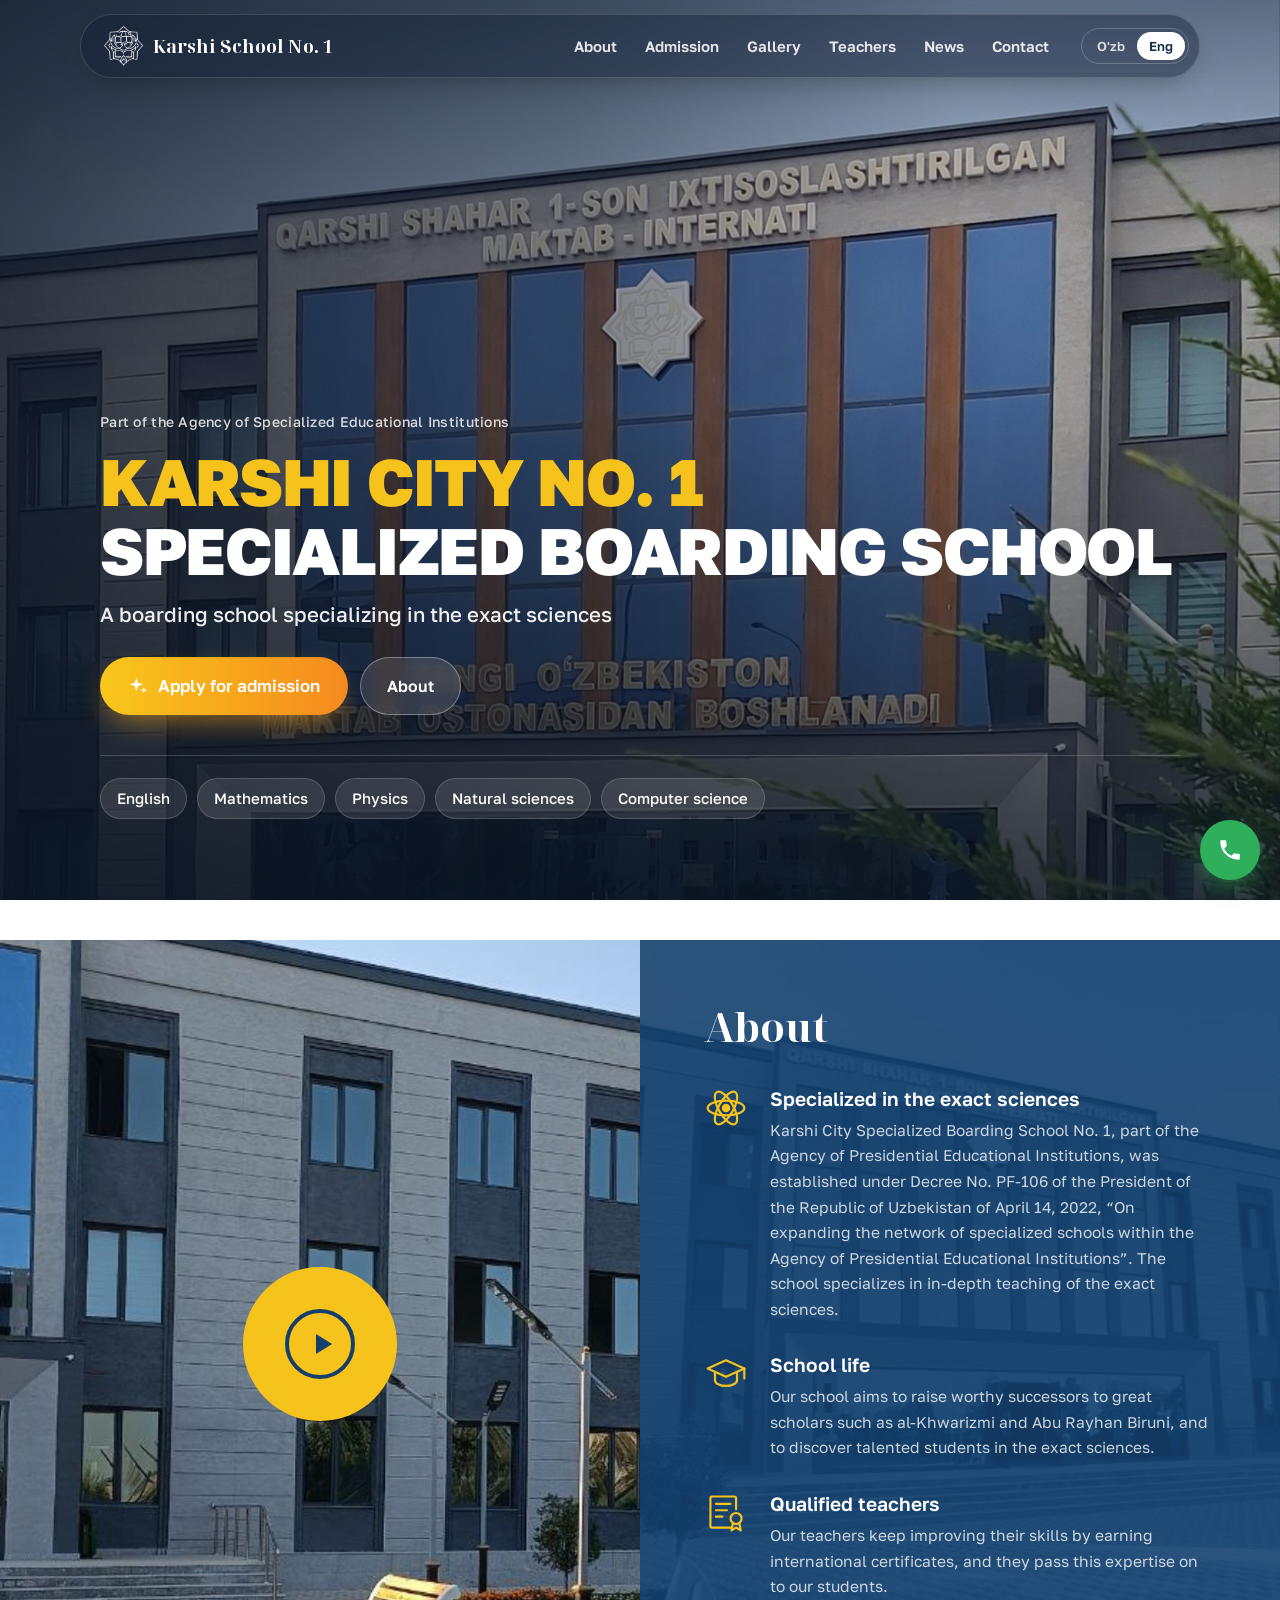
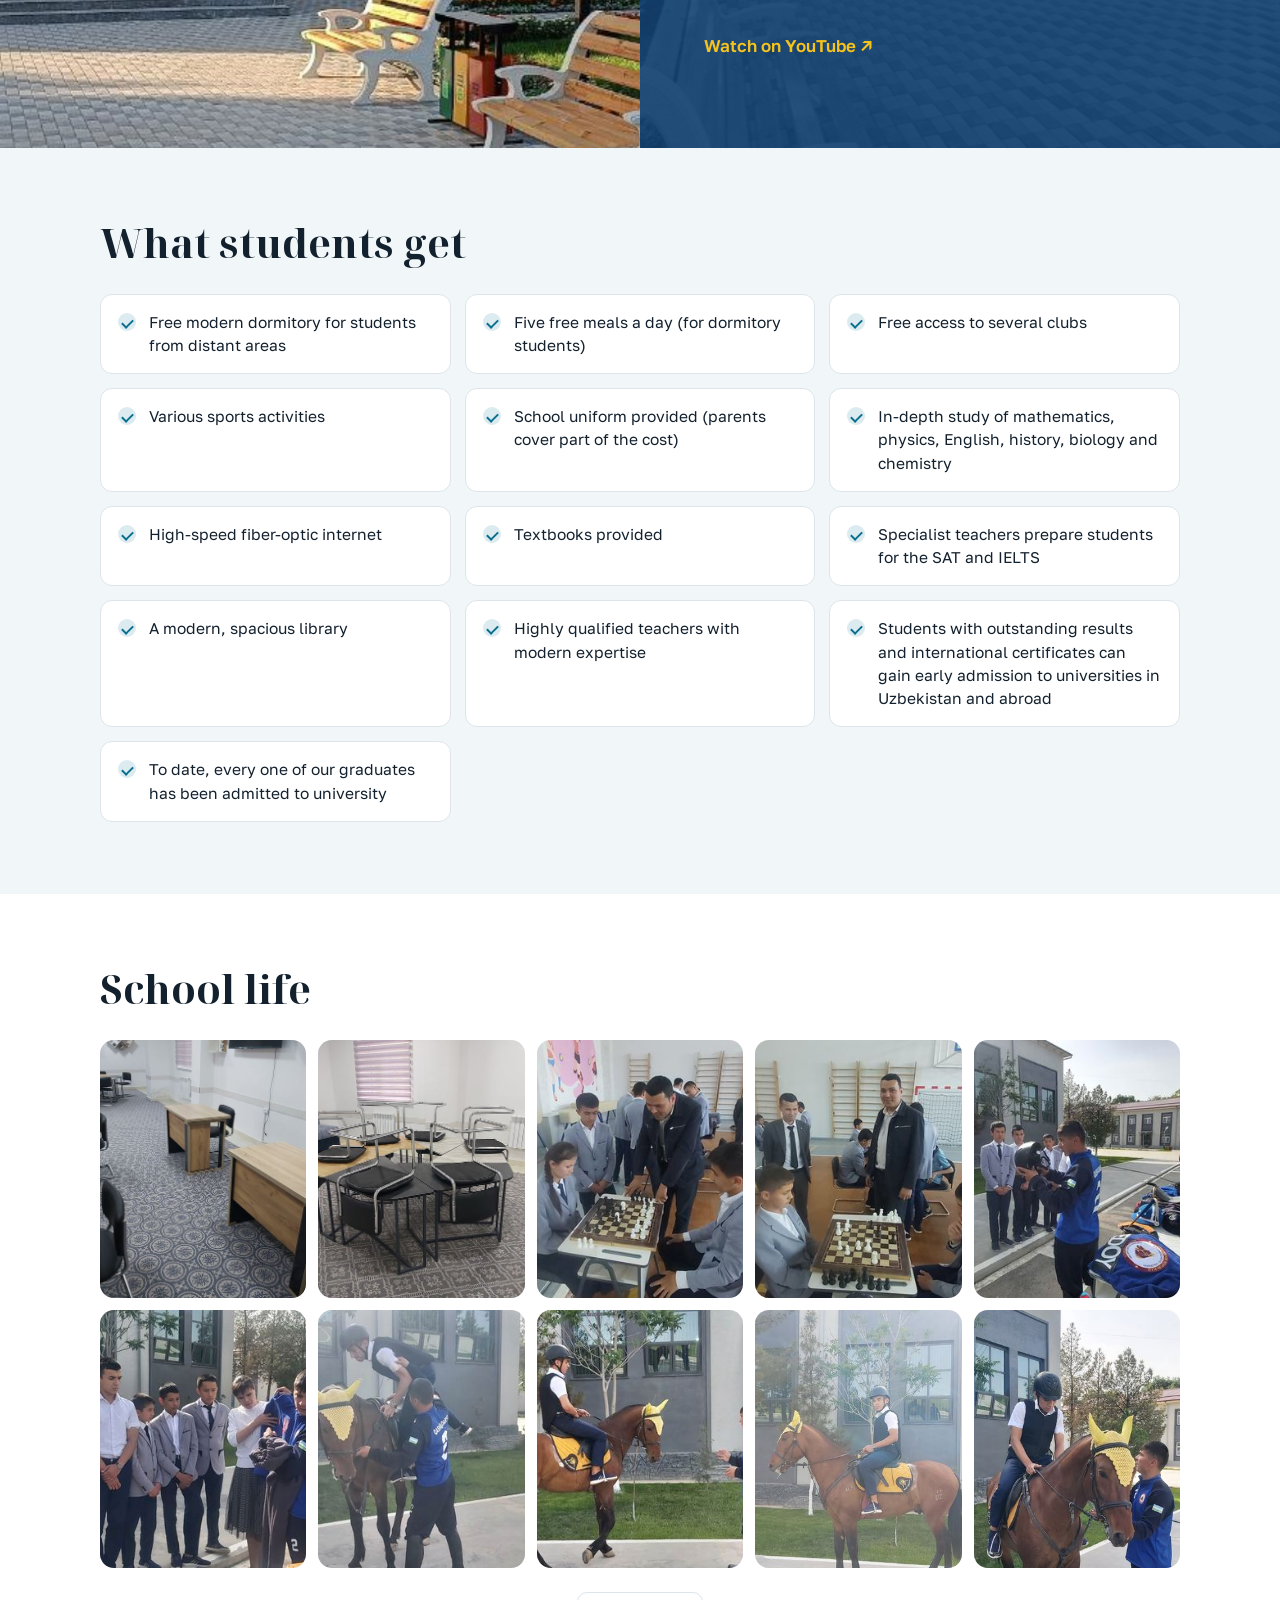
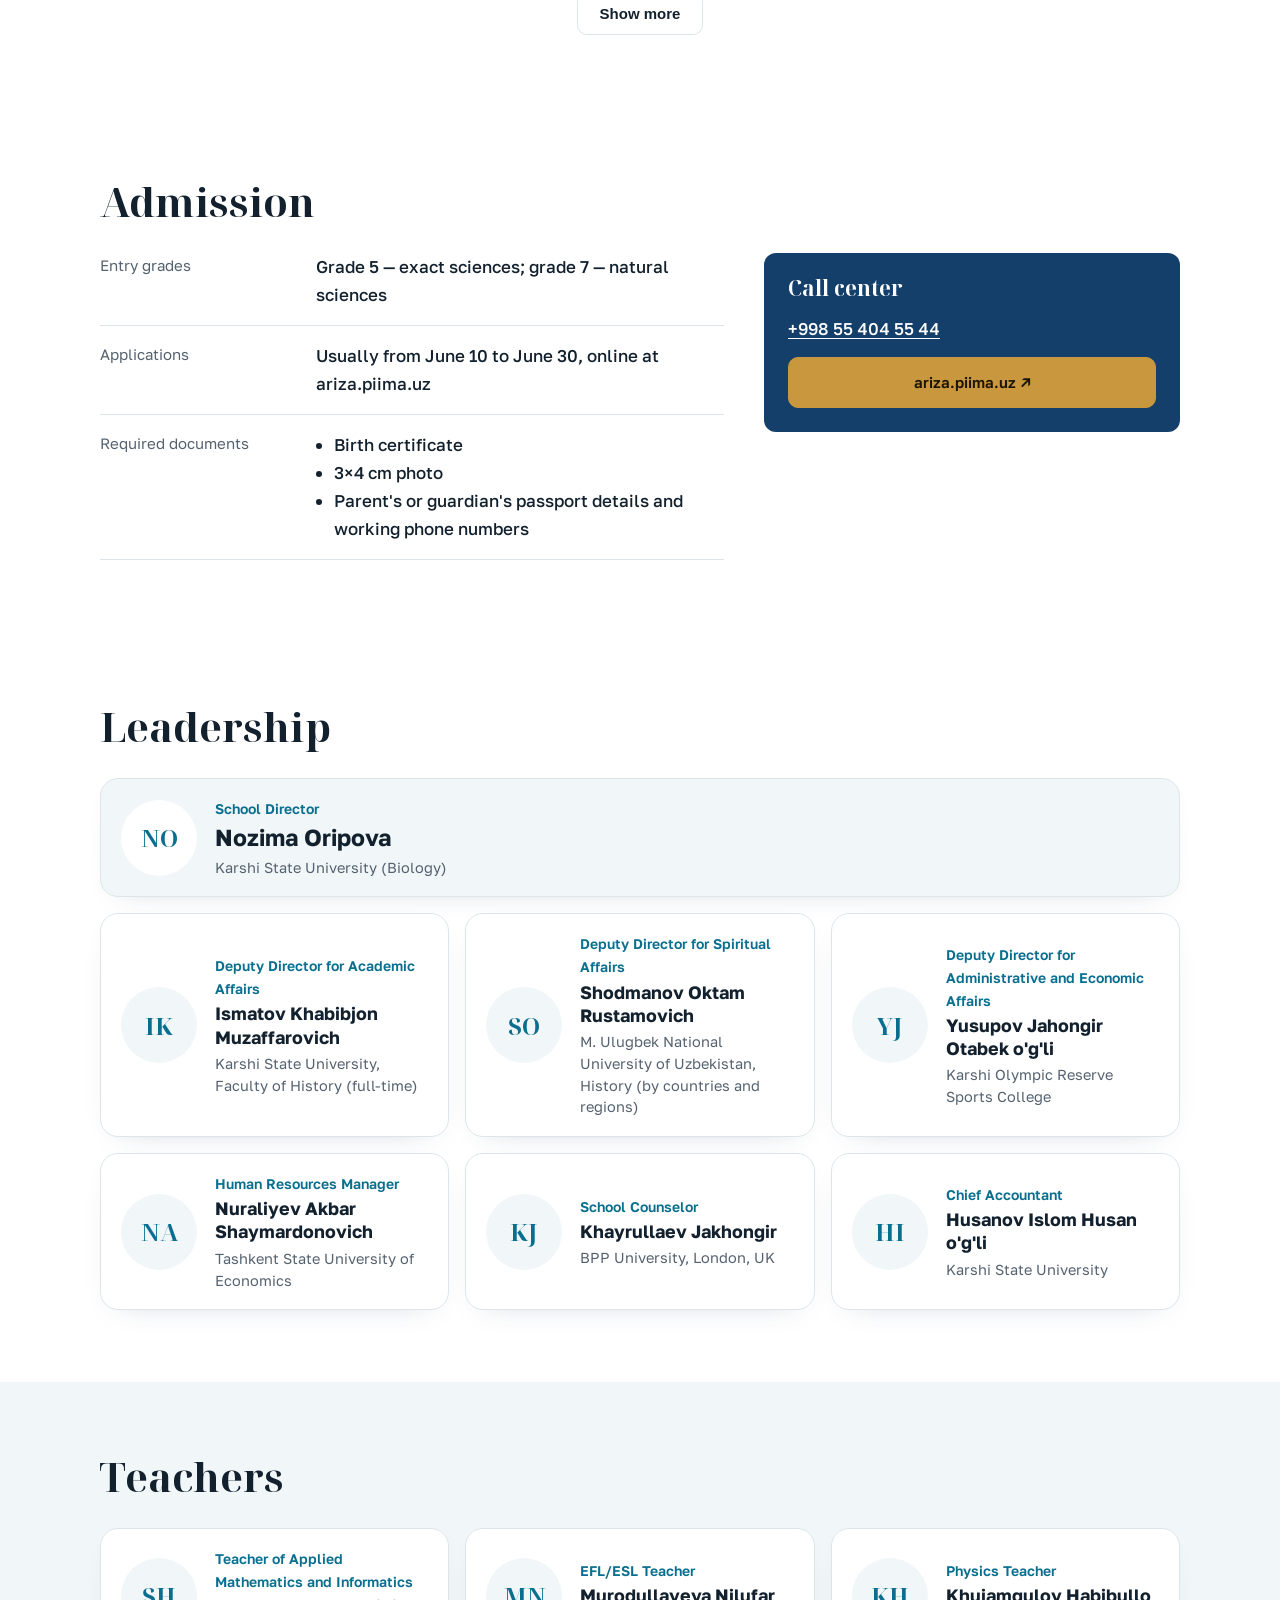
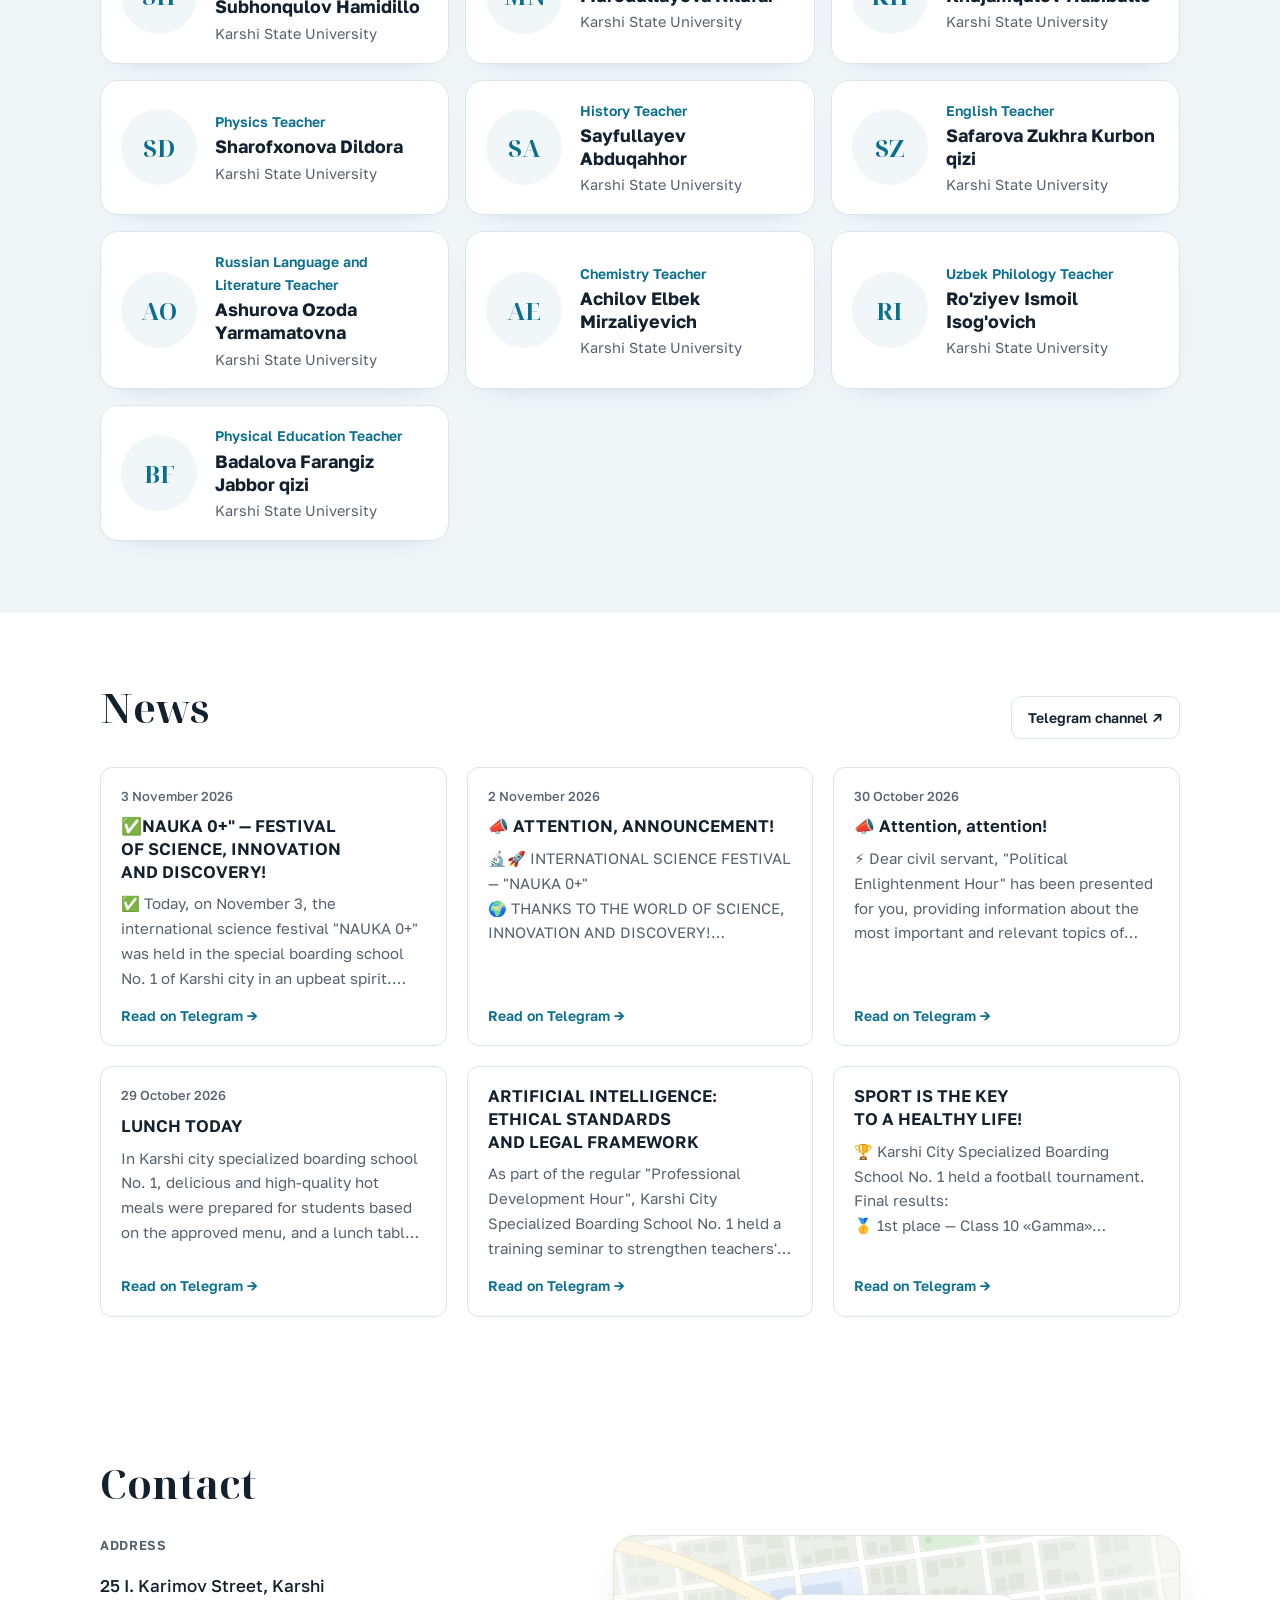
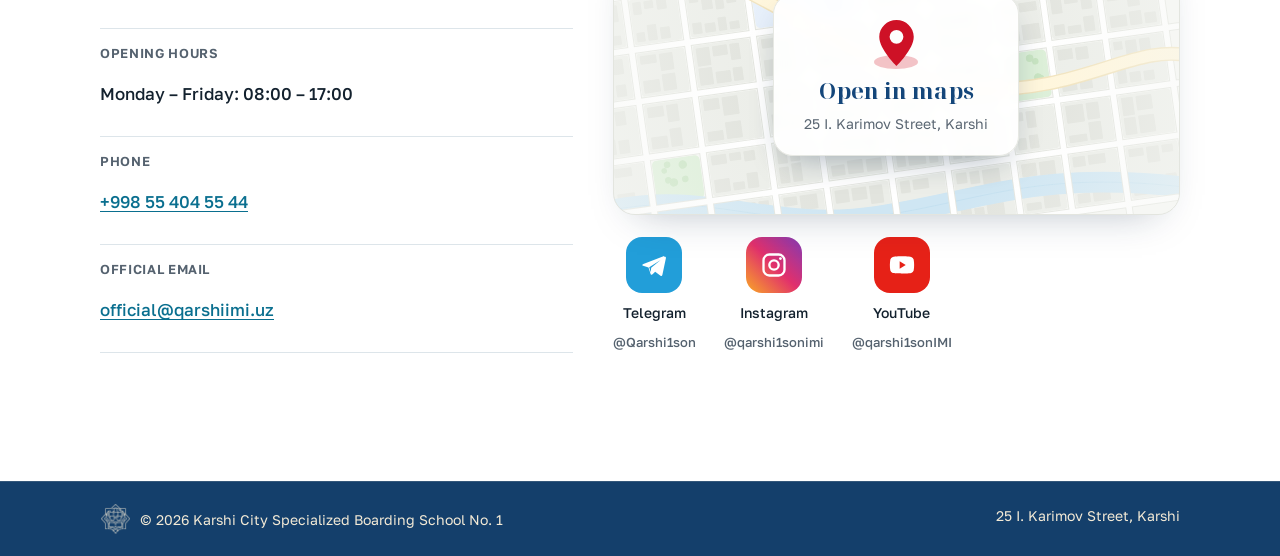
==== commit 496e6128: "Call-markaz raqami: +998 55 404 55 44 Co-Authored-By: Claude Opus 5.5 <noreply@anthropic.com> Claude" ====
--- a/index.html
+++ b/index.html
@@ -9,7 +9,7 @@
   <link rel="preconnect" href="https://fonts.googleapis.com">
   <link rel="preconnect" href="https://fonts.gstatic.com" crossorigin>
   <link href="https://fonts.googleapis.com/css2?family=Noto+Serif+Display:wght@600;700&family=Golos+Text:wght@400;500;600&display=swap" rel="stylesheet">
-  <link rel="stylesheet" href="styles.css?v=20261110c">
+  <link rel="stylesheet" href="styles.css?v=20261110d">
   <link rel="icon" type="image/png" href="assets/emblem.png">
 </head>
 <body>
@@ -148,6 +148,6 @@
     </div>
   </footer>
 
-  <script src="app.js?v=20261110c"></script>
+  <script src="app.js?v=20261110d"></script>
 </body>
 </html>
--- a/styles.css
+++ b/styles.css
@@ -446,3 +446,4 @@
 @media (max-width:980px){.section.alt + .section{padding-top:56px}}
 h2{padding-bottom:0;margin-bottom:28px}
 h2::after{display:none}
+.leader .avatar{color:var(--blue)}
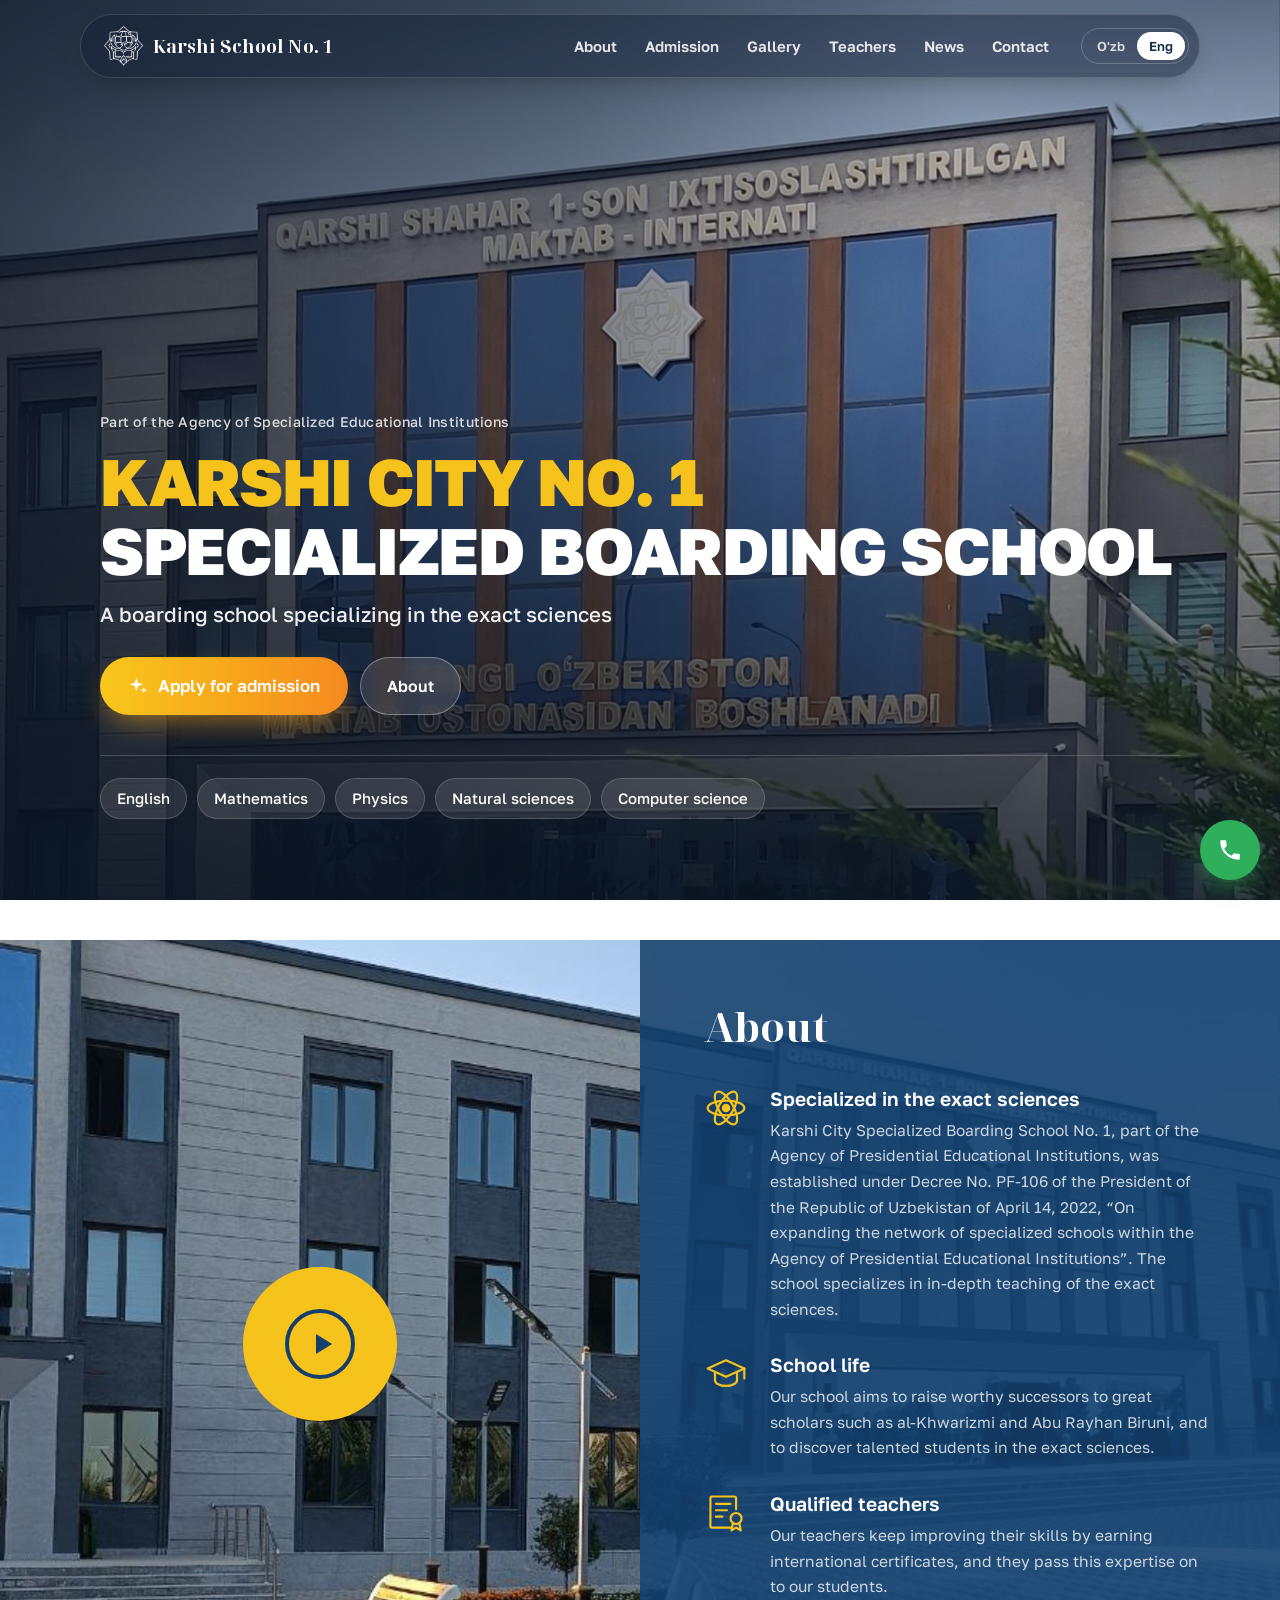
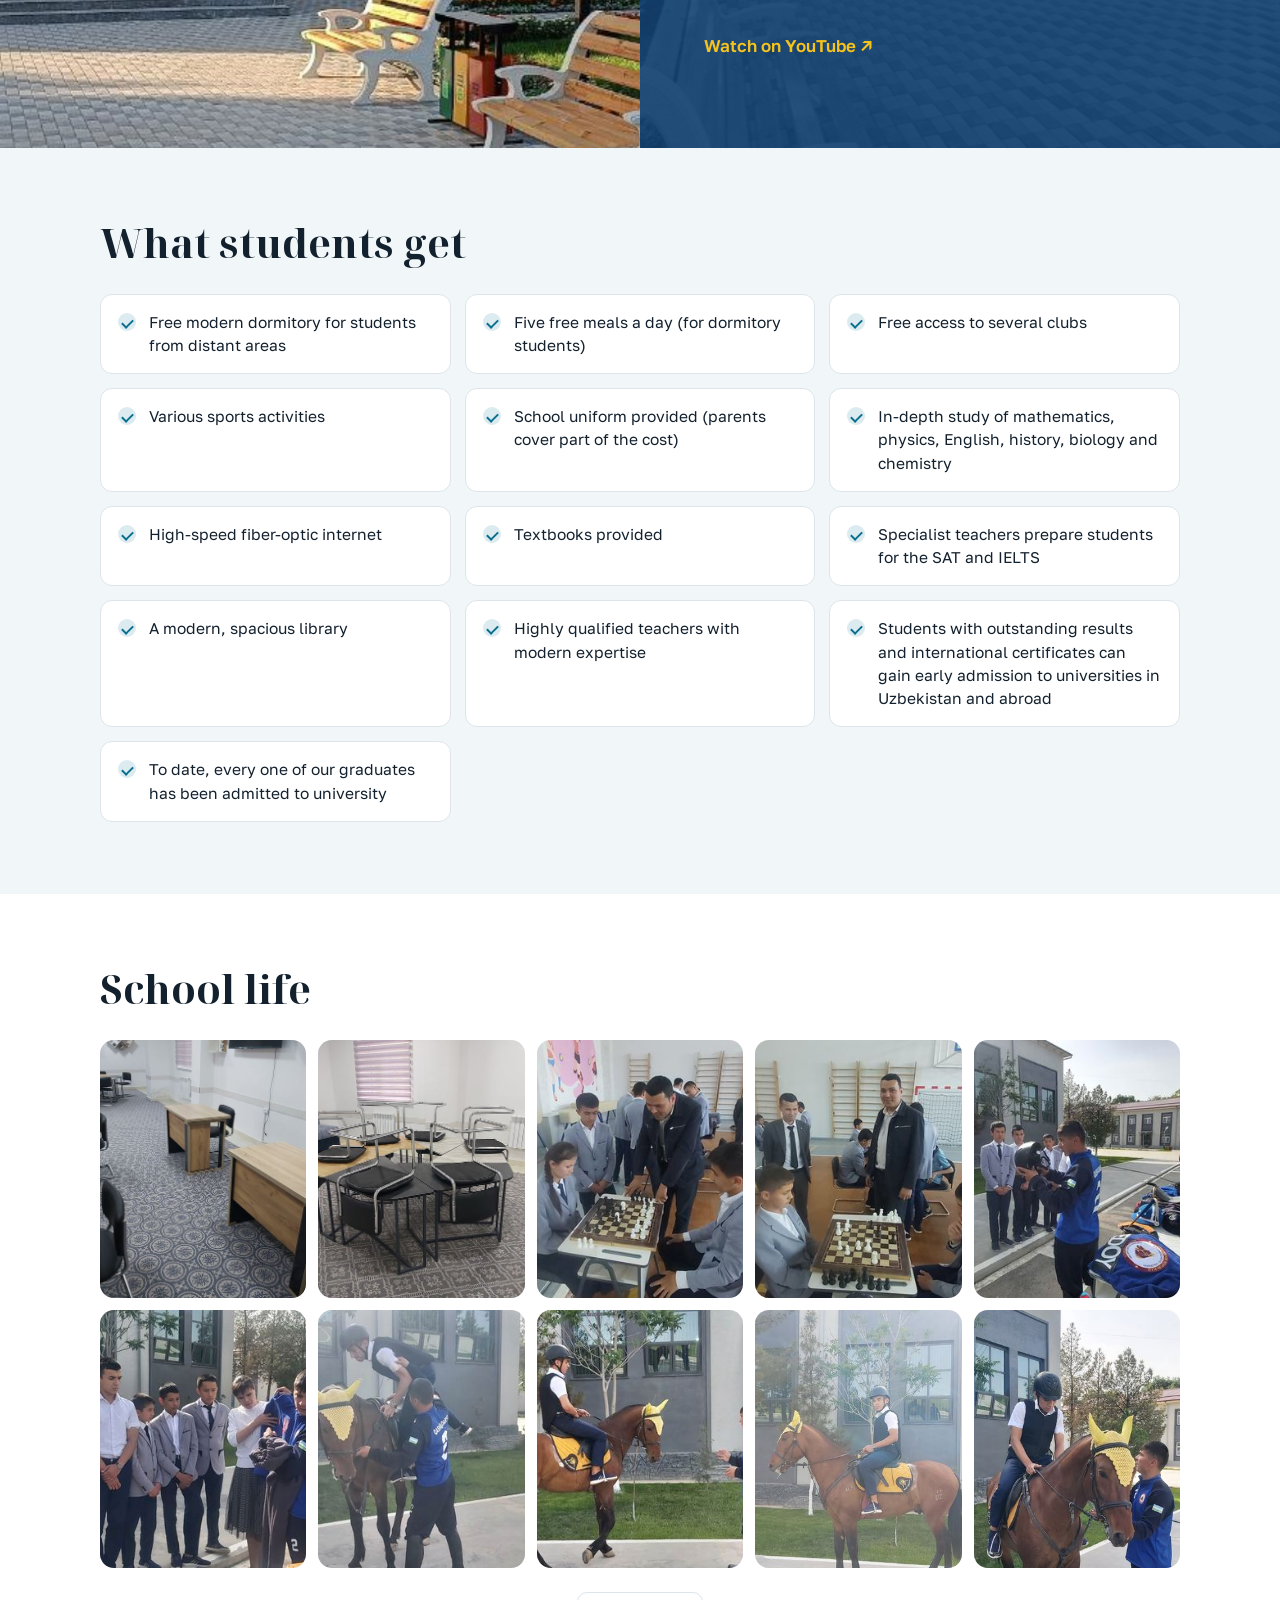
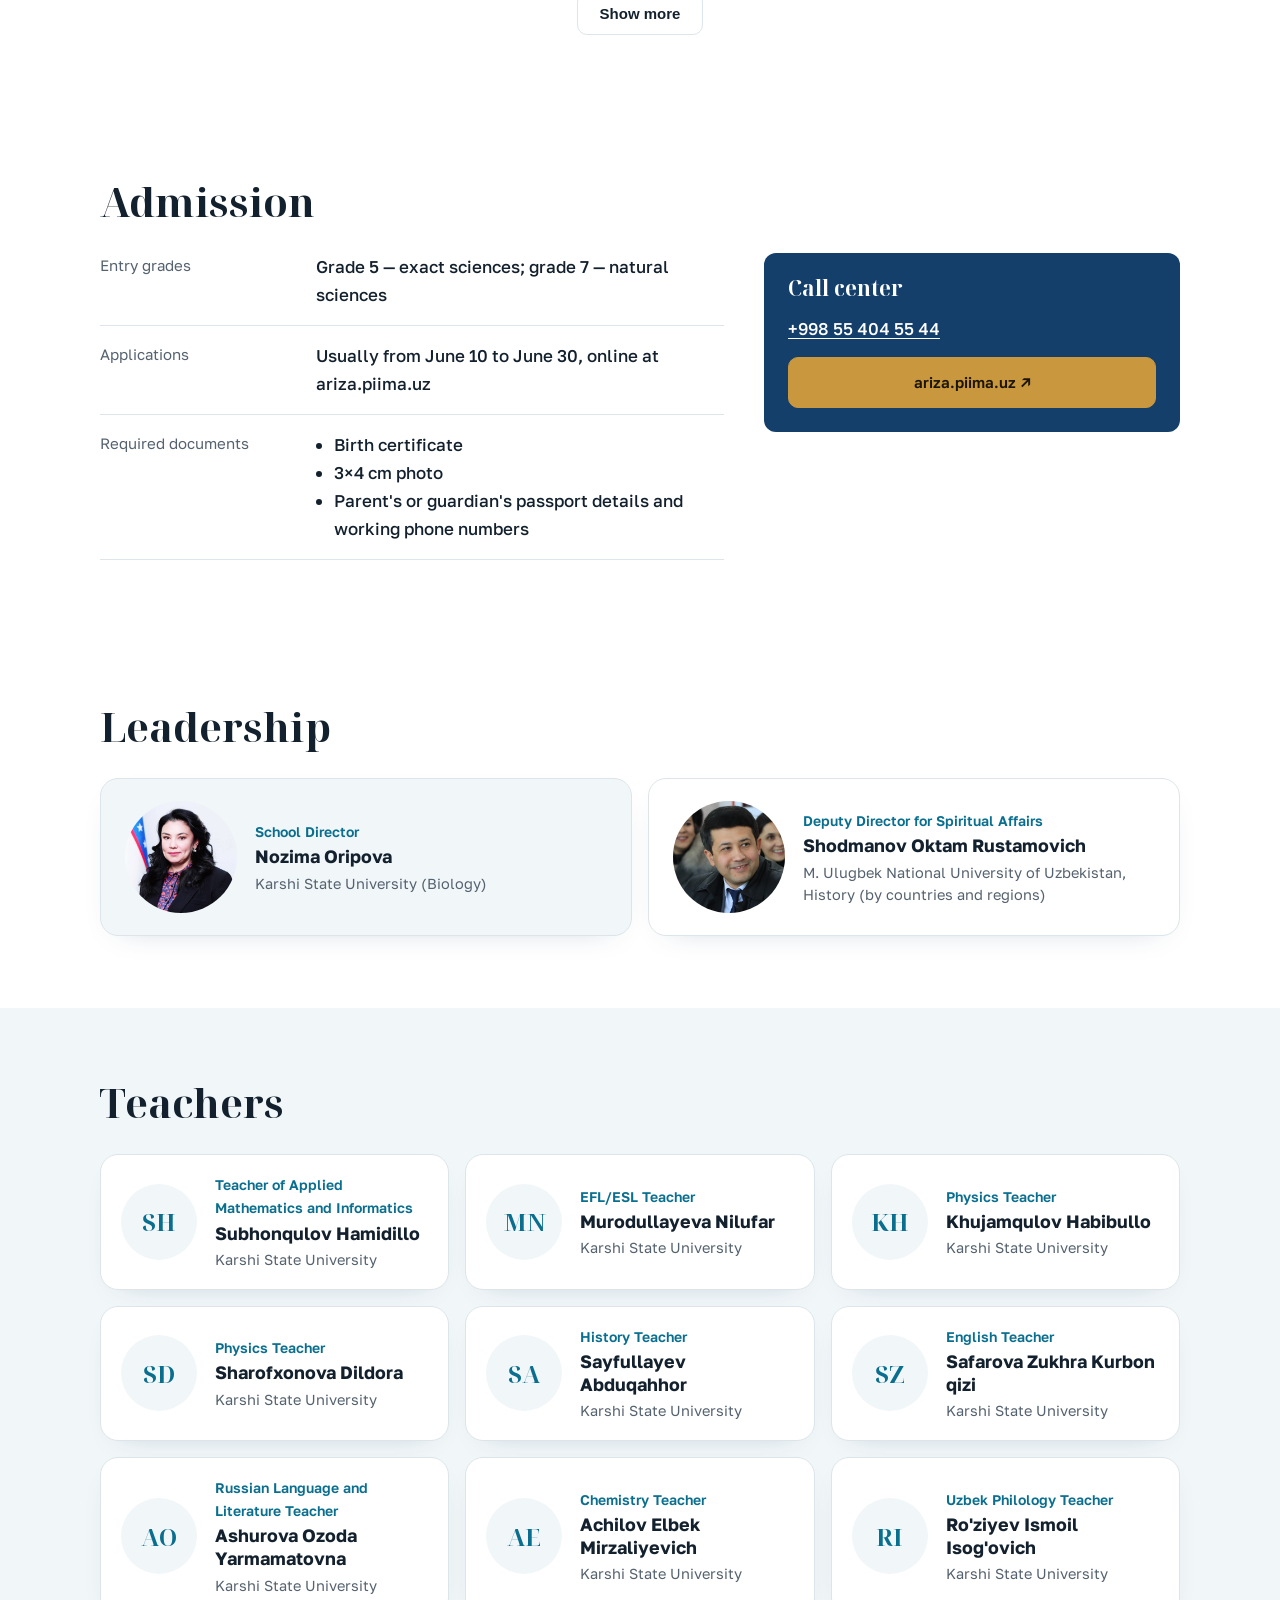
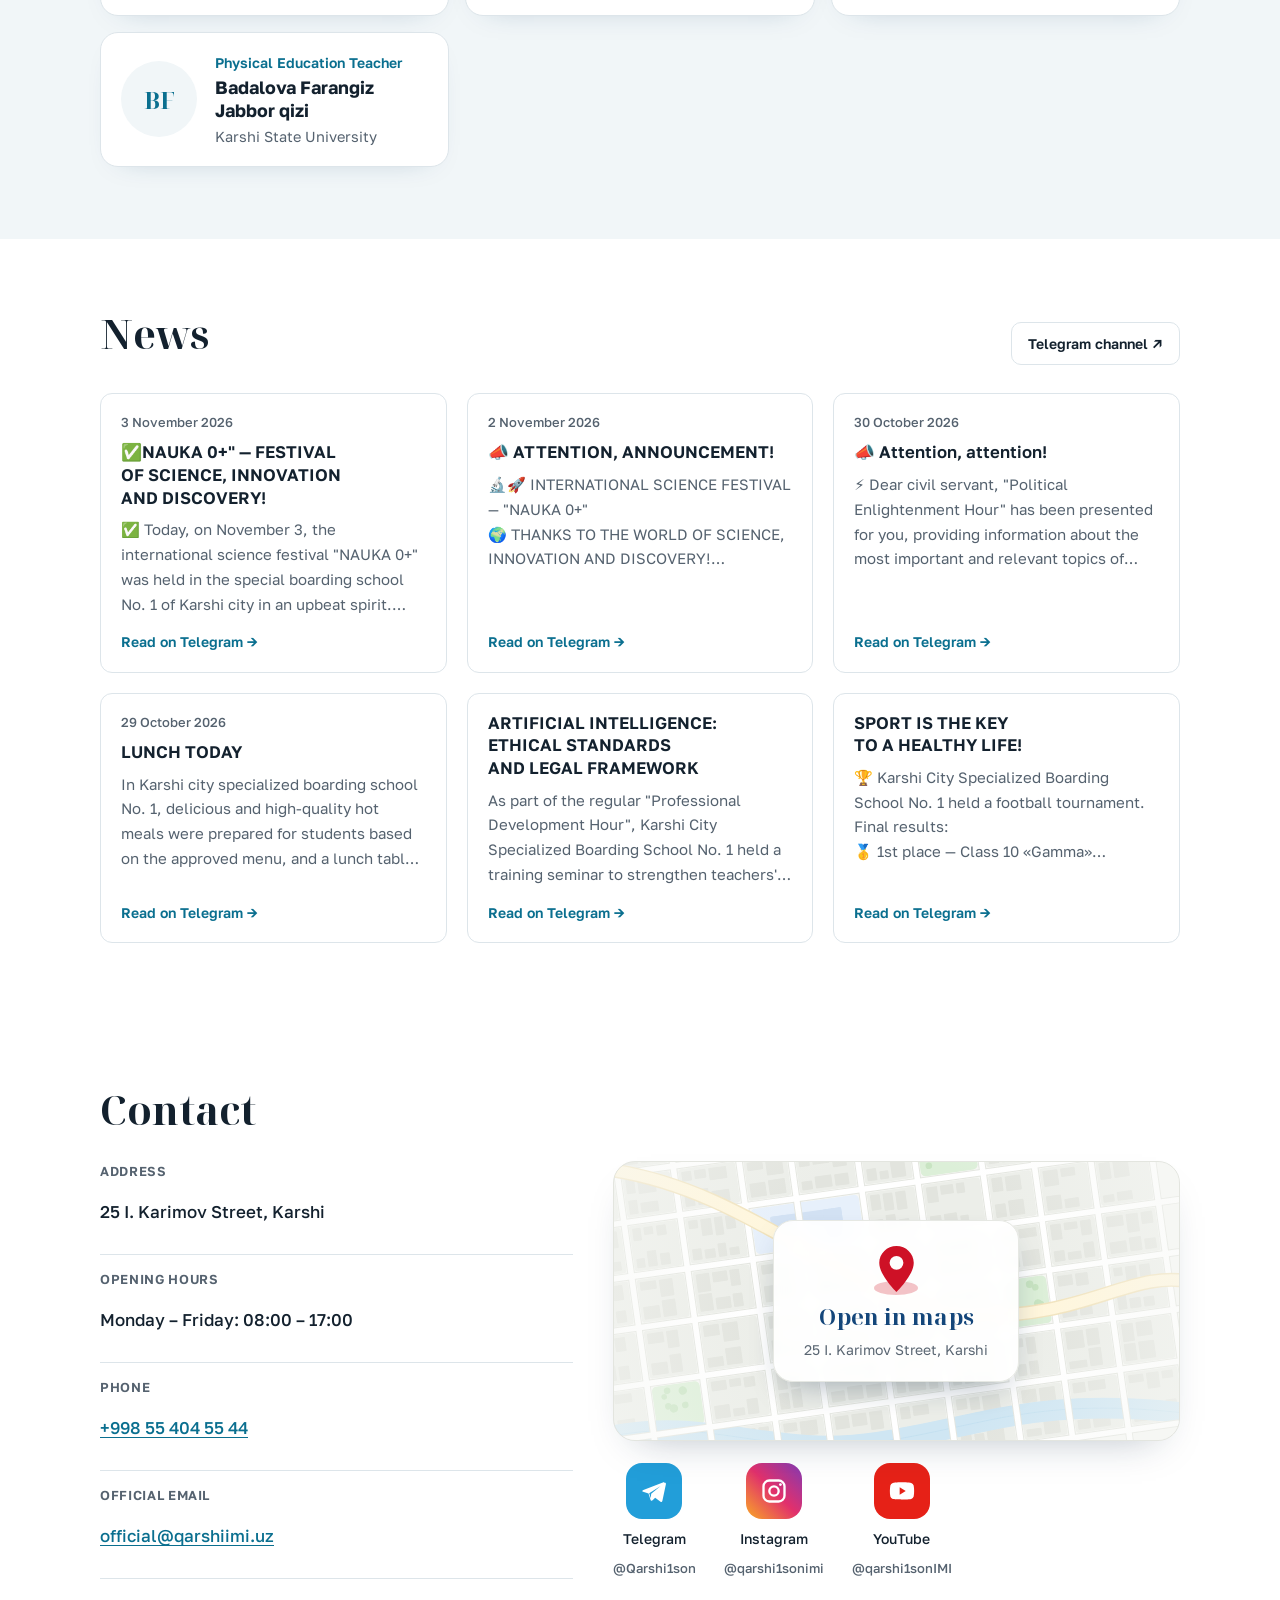
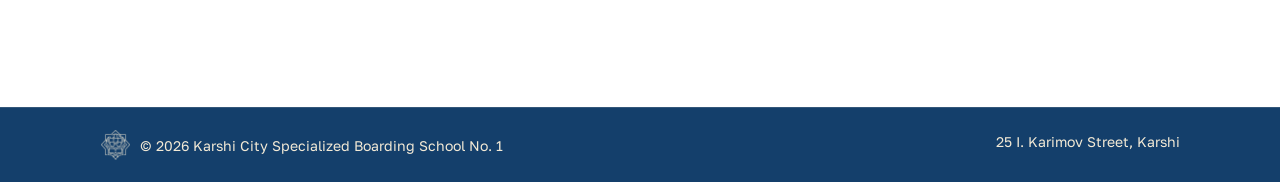
==== commit 3c528c04: "Rahbariyat: direktor va ma'naviy ishlar o'rinbosari suratlari bilan, qolganlari olib tashlandi Co-Au" ====
--- a/index.html
+++ b/index.html
@@ -9,7 +9,7 @@
   <link rel="preconnect" href="https://fonts.googleapis.com">
   <link rel="preconnect" href="https://fonts.gstatic.com" crossorigin>
   <link href="https://fonts.googleapis.com/css2?family=Noto+Serif+Display:wght@600;700&family=Golos+Text:wght@400;500;600&display=swap" rel="stylesheet">
-  <link rel="stylesheet" href="styles.css?v=20261110d">
+  <link rel="stylesheet" href="styles.css?v=20261110e">
   <link rel="icon" type="image/png" href="assets/emblem.png">
 </head>
 <body>
@@ -148,6 +148,6 @@
     </div>
   </footer>
 
-  <script src="app.js?v=20261110d"></script>
+  <script src="app.js?v=20261110e"></script>
 </body>
 </html>
--- a/styles.css
+++ b/styles.css
@@ -447,3 +447,10 @@
 h2{padding-bottom:0;margin-bottom:28px}
 h2::after{display:none}
 .leader .avatar{color:var(--blue)}
+/* Rahbariyat: ikki karta yonma-yon, kattaroq surat */
+#leader-list{grid-template-columns:repeat(auto-fit,minmax(min(100%,420px),1fr))}
+#leader-list .leader:first-child{grid-column:auto}
+#leader-list .leader:first-child h4{font-size:1.12rem}
+#leader-list .leader{grid-template-columns:112px minmax(0,1fr);padding:22px 24px}
+#leader-list .leader .avatar{width:112px;height:112px}
+@media (max-width:560px){#leader-list .leader{grid-template-columns:84px minmax(0,1fr)}#leader-list .leader .avatar{width:84px;height:84px}}
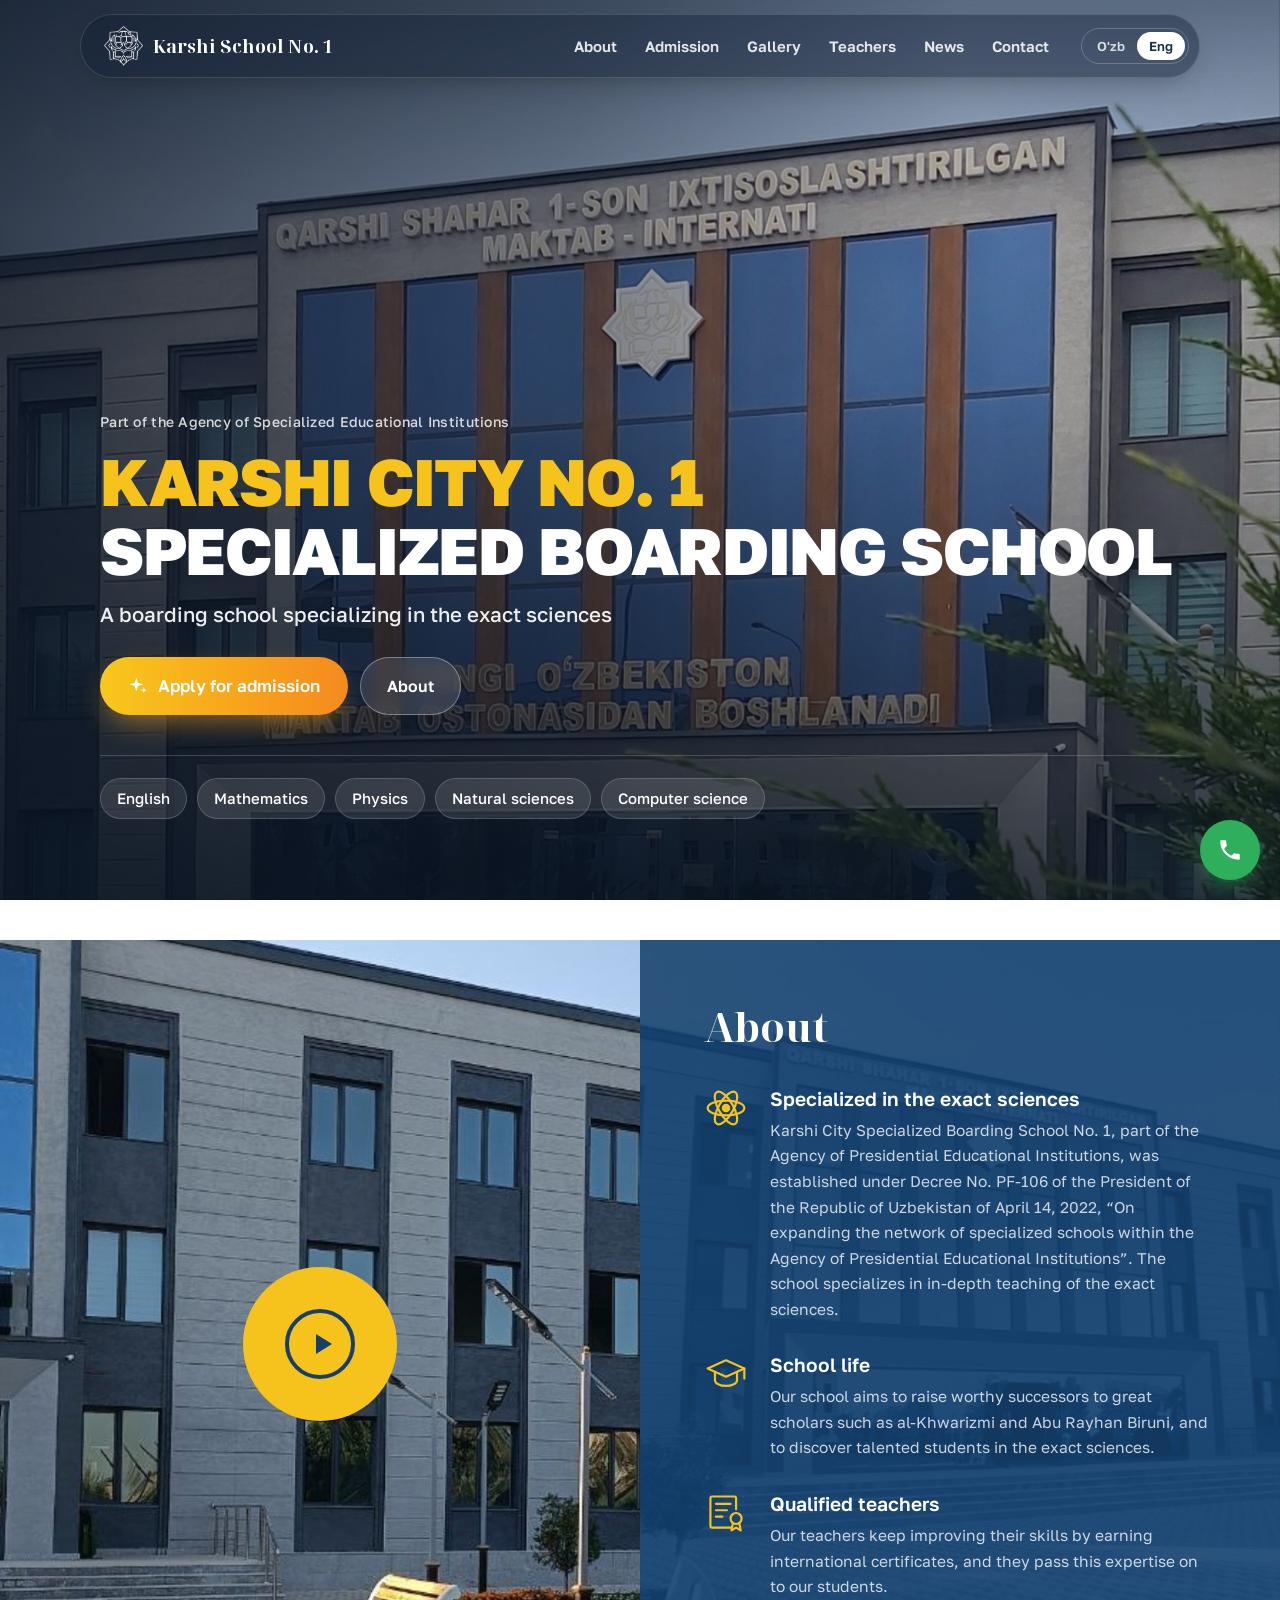
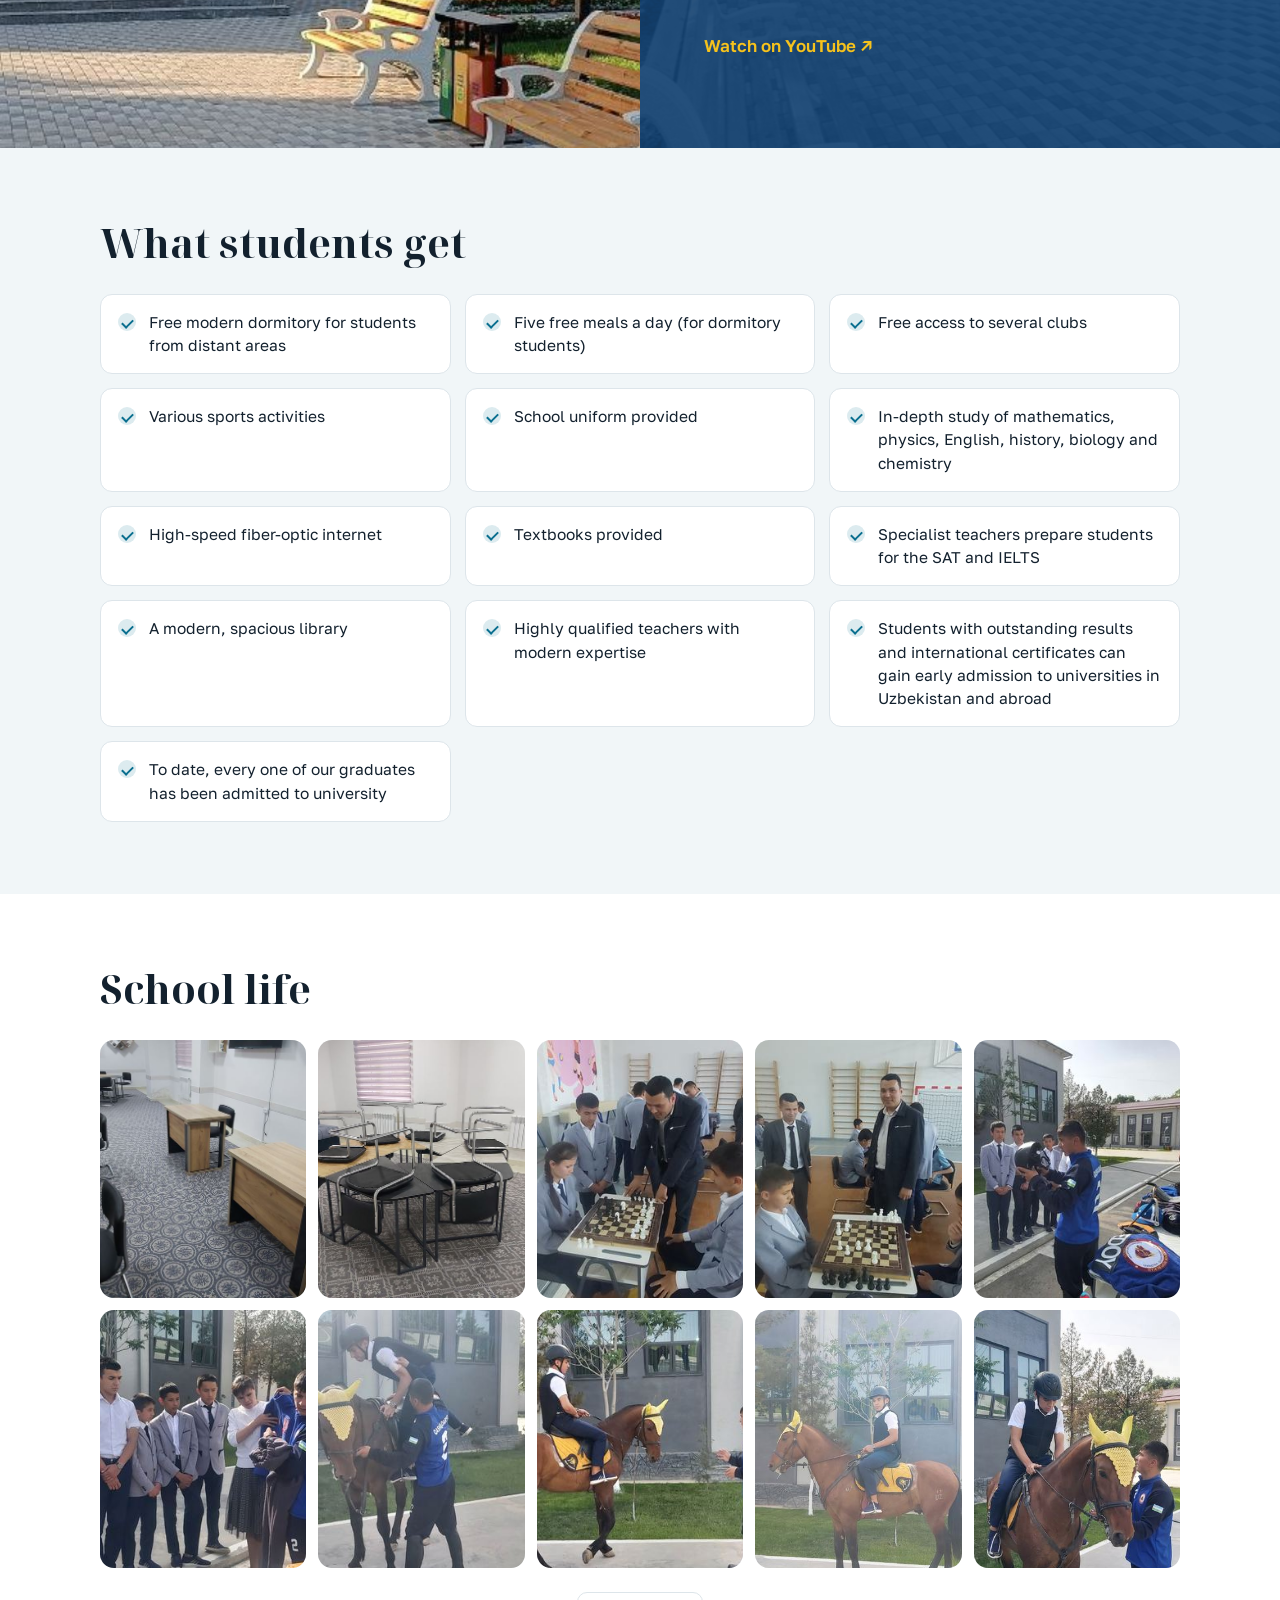
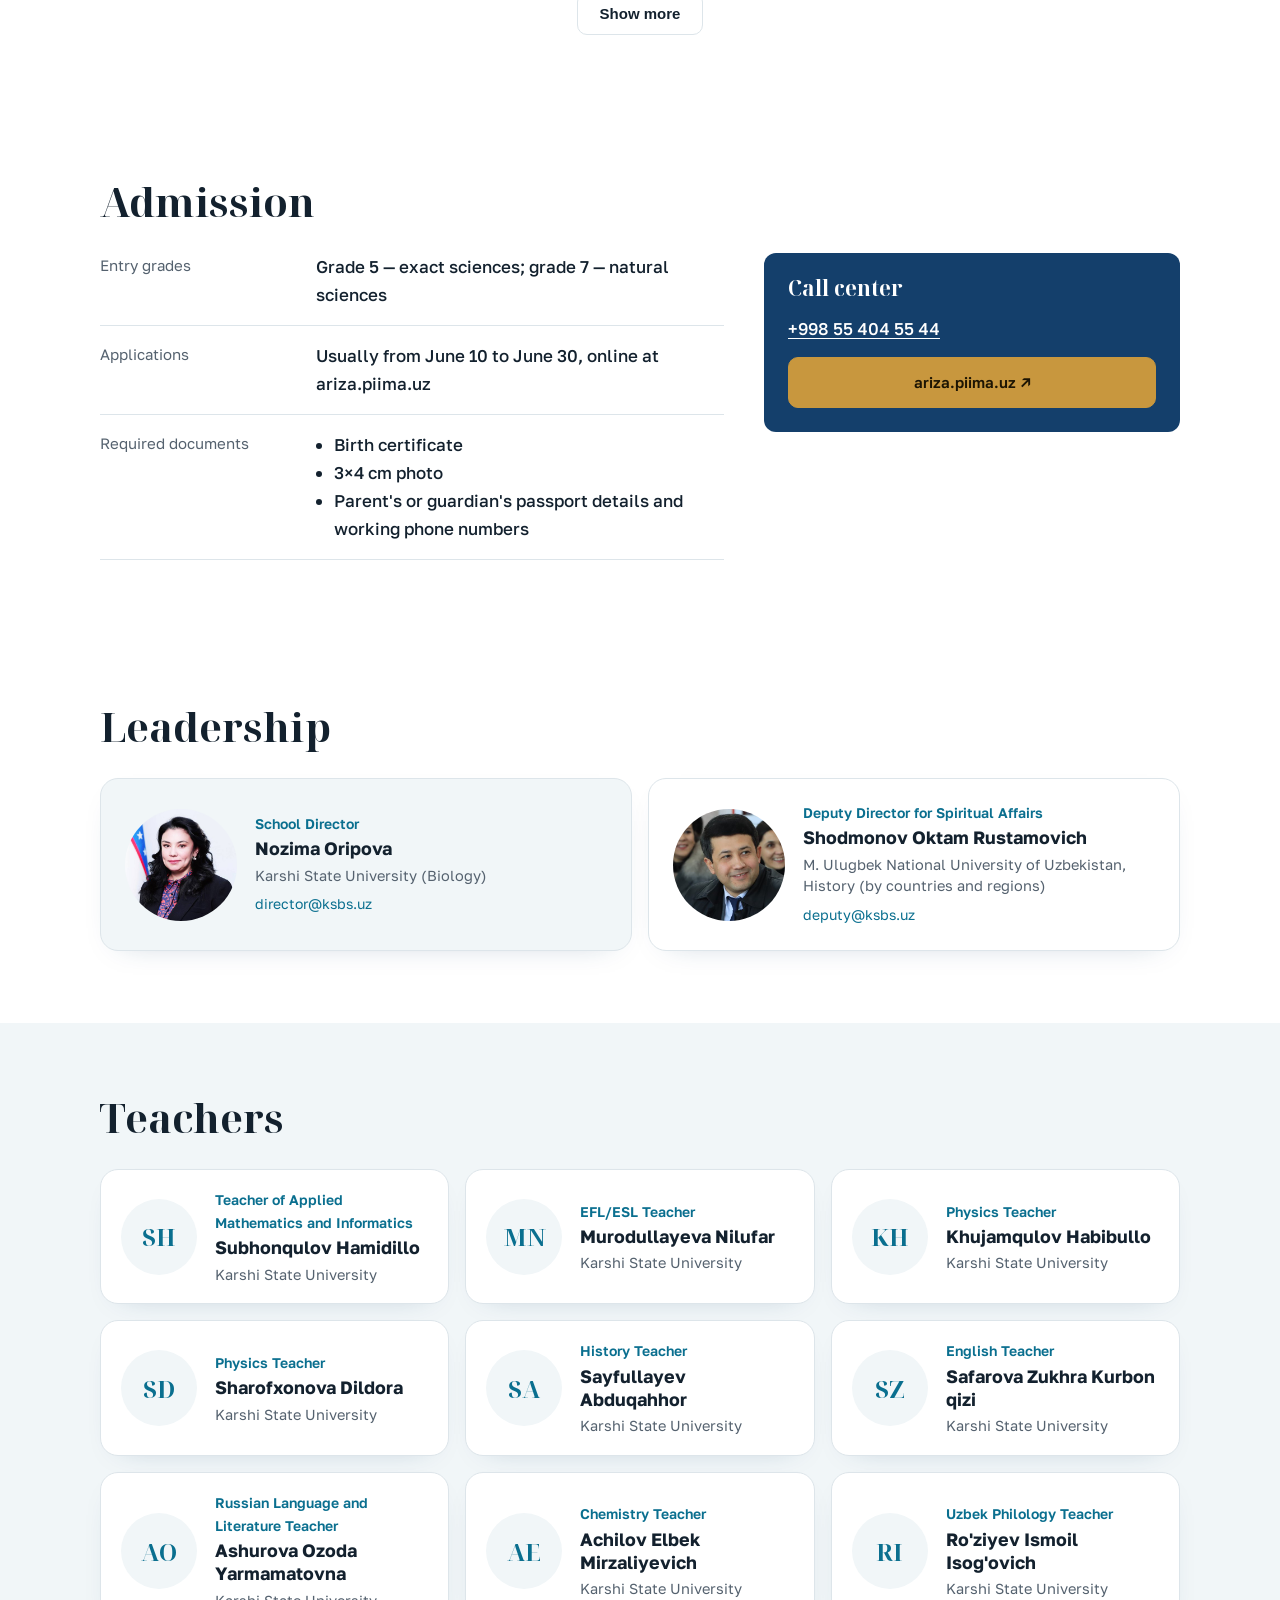
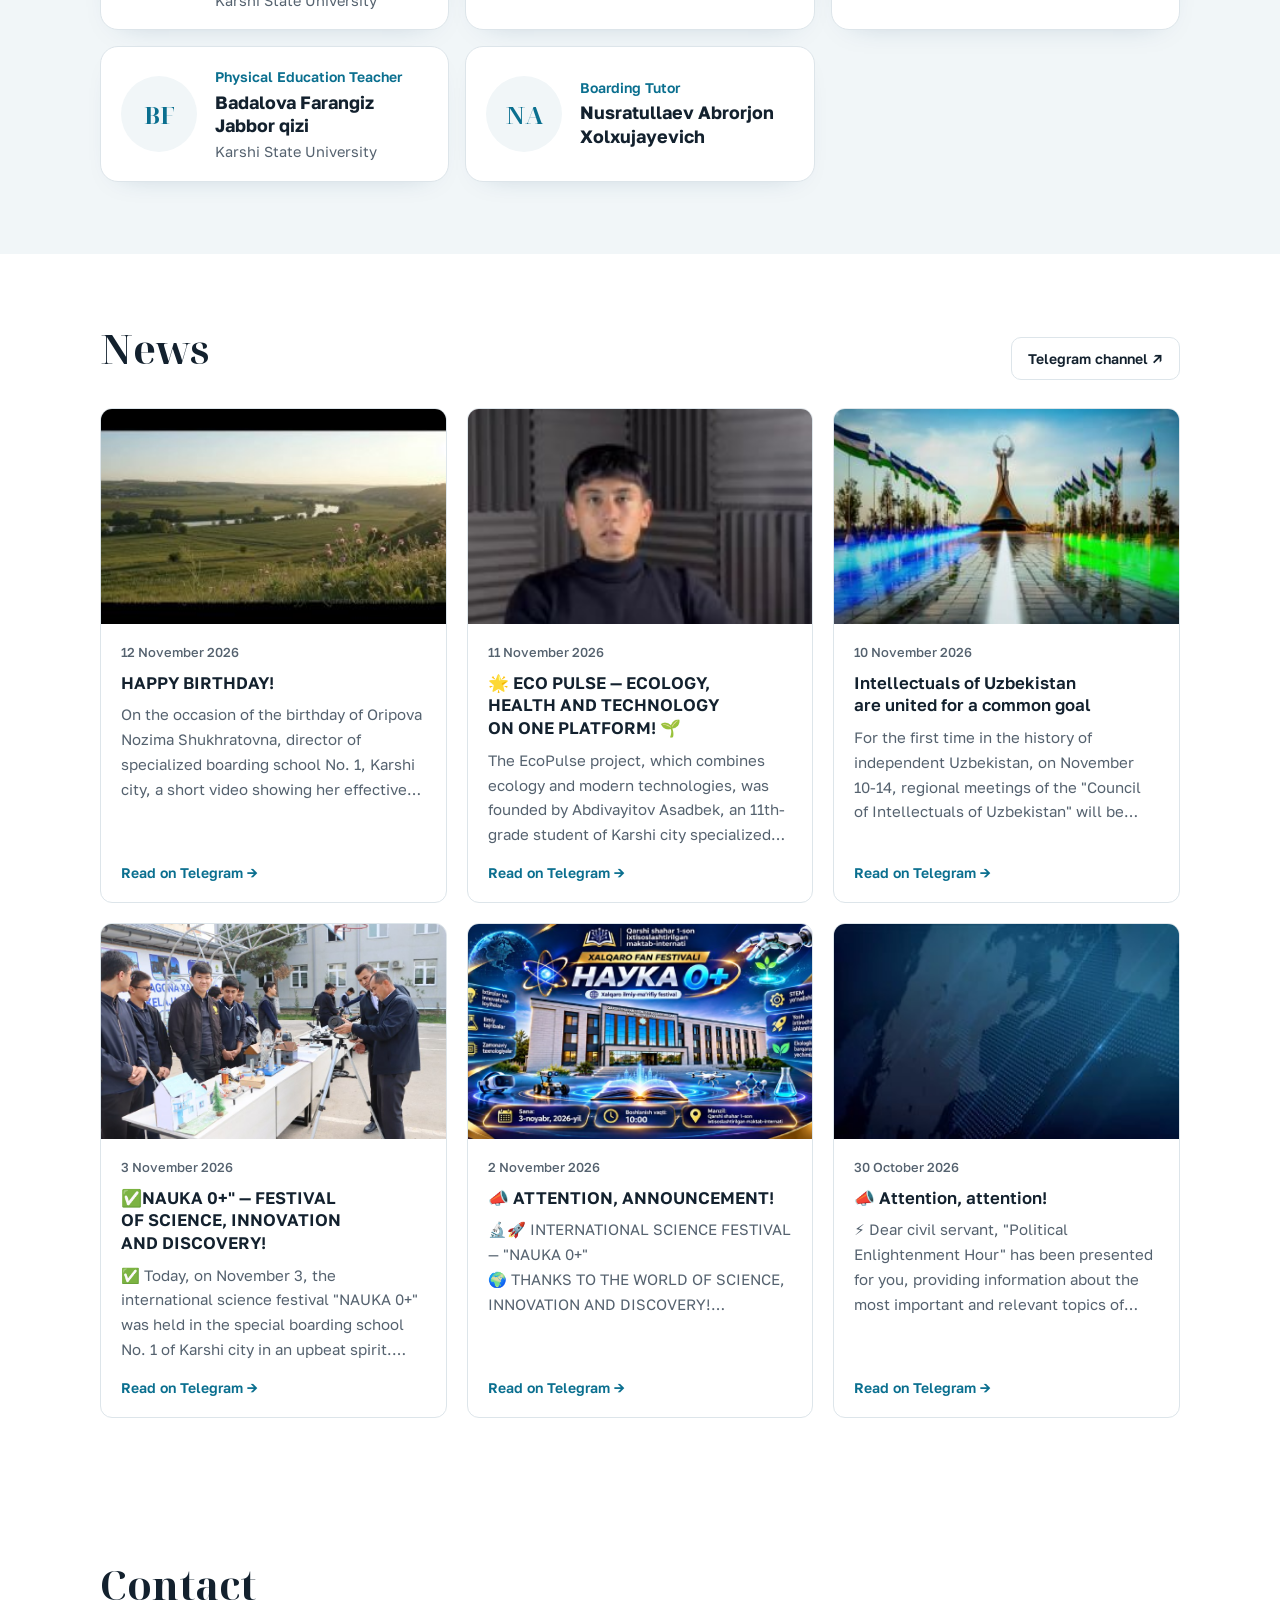
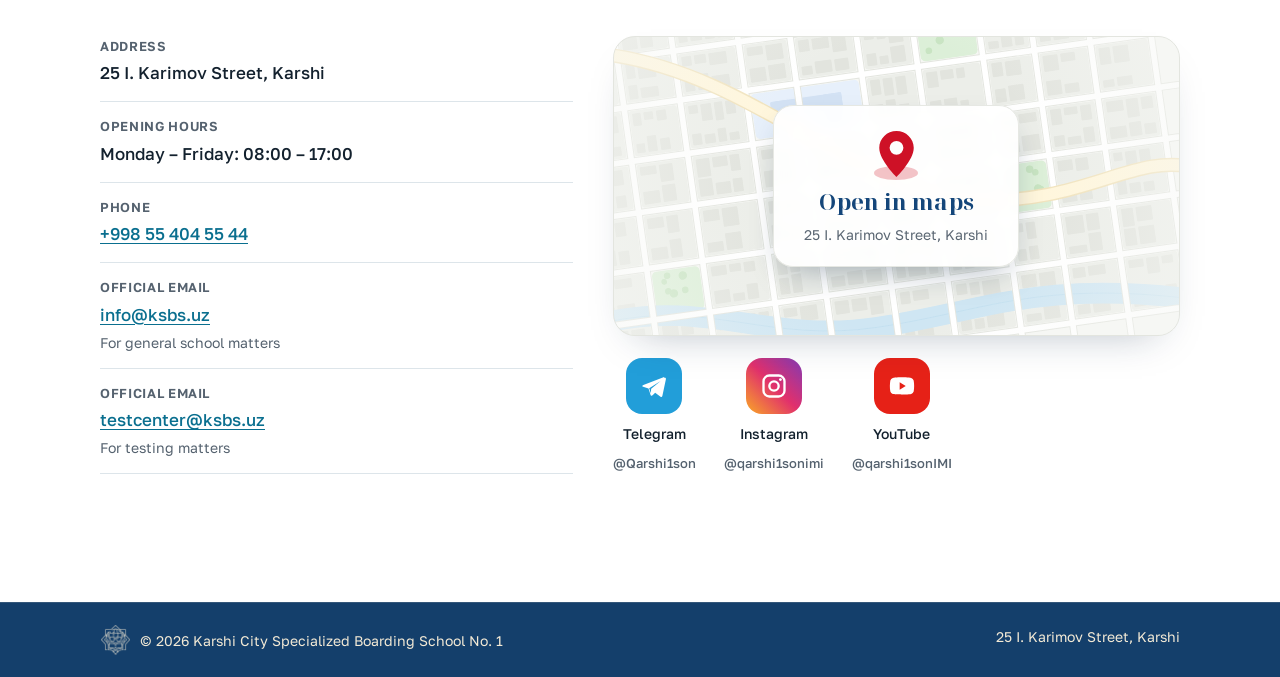
==== commit 8f28b0f1: "Rasmiy pochtalar: rahbariyat kartochkalari va Kontakt bo'limi Shodmonov familiyasi (inglizcha) tuzat" ====
--- a/index.html
+++ b/index.html
@@ -9,7 +9,7 @@
   <link rel="preconnect" href="https://fonts.googleapis.com">
   <link rel="preconnect" href="https://fonts.gstatic.com" crossorigin>
   <link href="https://fonts.googleapis.com/css2?family=Noto+Serif+Display:wght@600;700&family=Golos+Text:wght@400;500;600&display=swap" rel="stylesheet">
-  <link rel="stylesheet" href="styles.css?v=20261110e">
+  <link rel="stylesheet" href="styles.css?v=20261116a">
   <link rel="icon" type="image/png" href="assets/emblem.png">
 </head>
 <body>
@@ -148,6 +148,6 @@
     </div>
   </footer>
 
-  <script src="app.js?v=20261110e"></script>
+  <script src="app.js?v=20261116a"></script>
 </body>
 </html>
--- a/styles.css
+++ b/styles.css
@@ -454,3 +454,6 @@
 #leader-list .leader{grid-template-columns:112px minmax(0,1fr);padding:22px 24px}
 #leader-list .leader .avatar{width:112px;height:112px}
 @media (max-width:560px){#leader-list .leader{grid-template-columns:84px minmax(0,1fr)}#leader-list .leader .avatar{width:84px;height:84px}}
+.leader .mail{display:inline-block;margin-top:6px;font-size:14px;color:var(--blue);text-decoration:none;word-break:break-all}
+.leader .mail:hover{text-decoration:underline}
+.mail-note{display:block;color:var(--ink-2);font-size:13.5px;margin-top:2px}
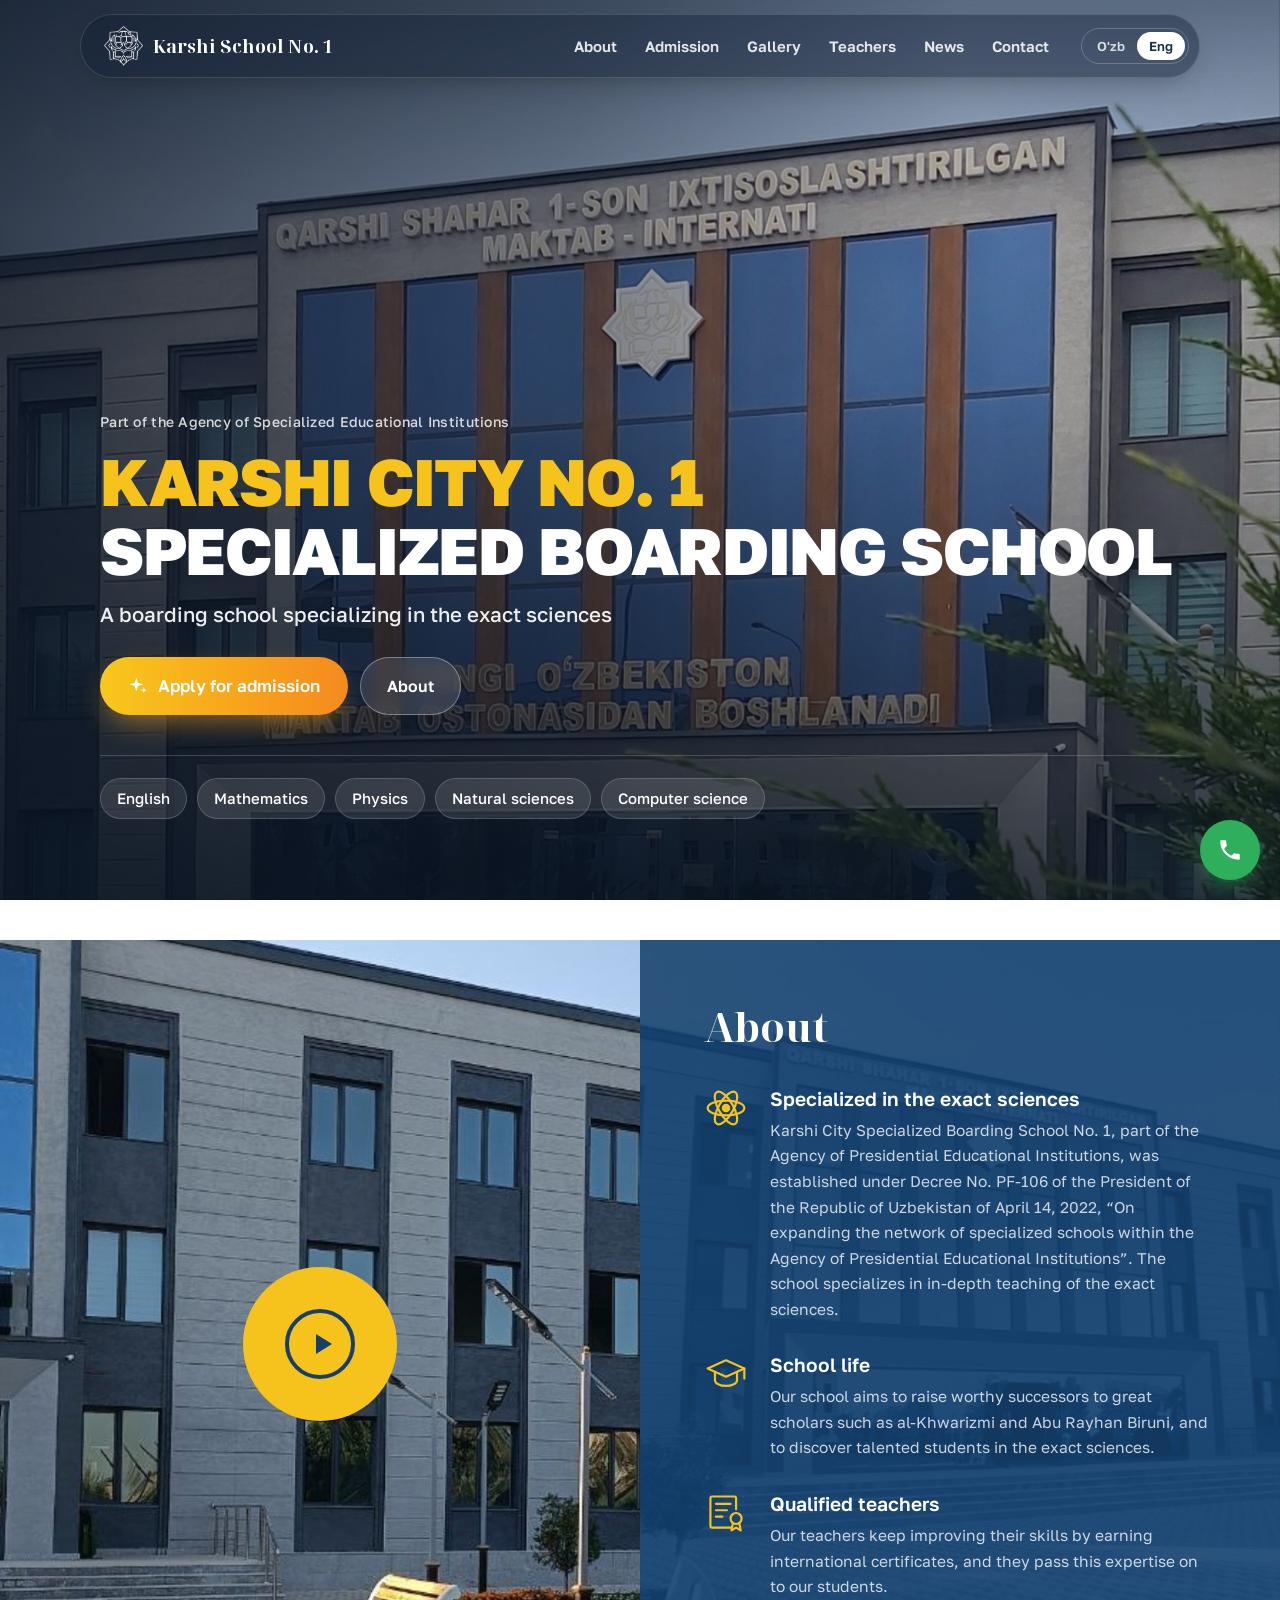
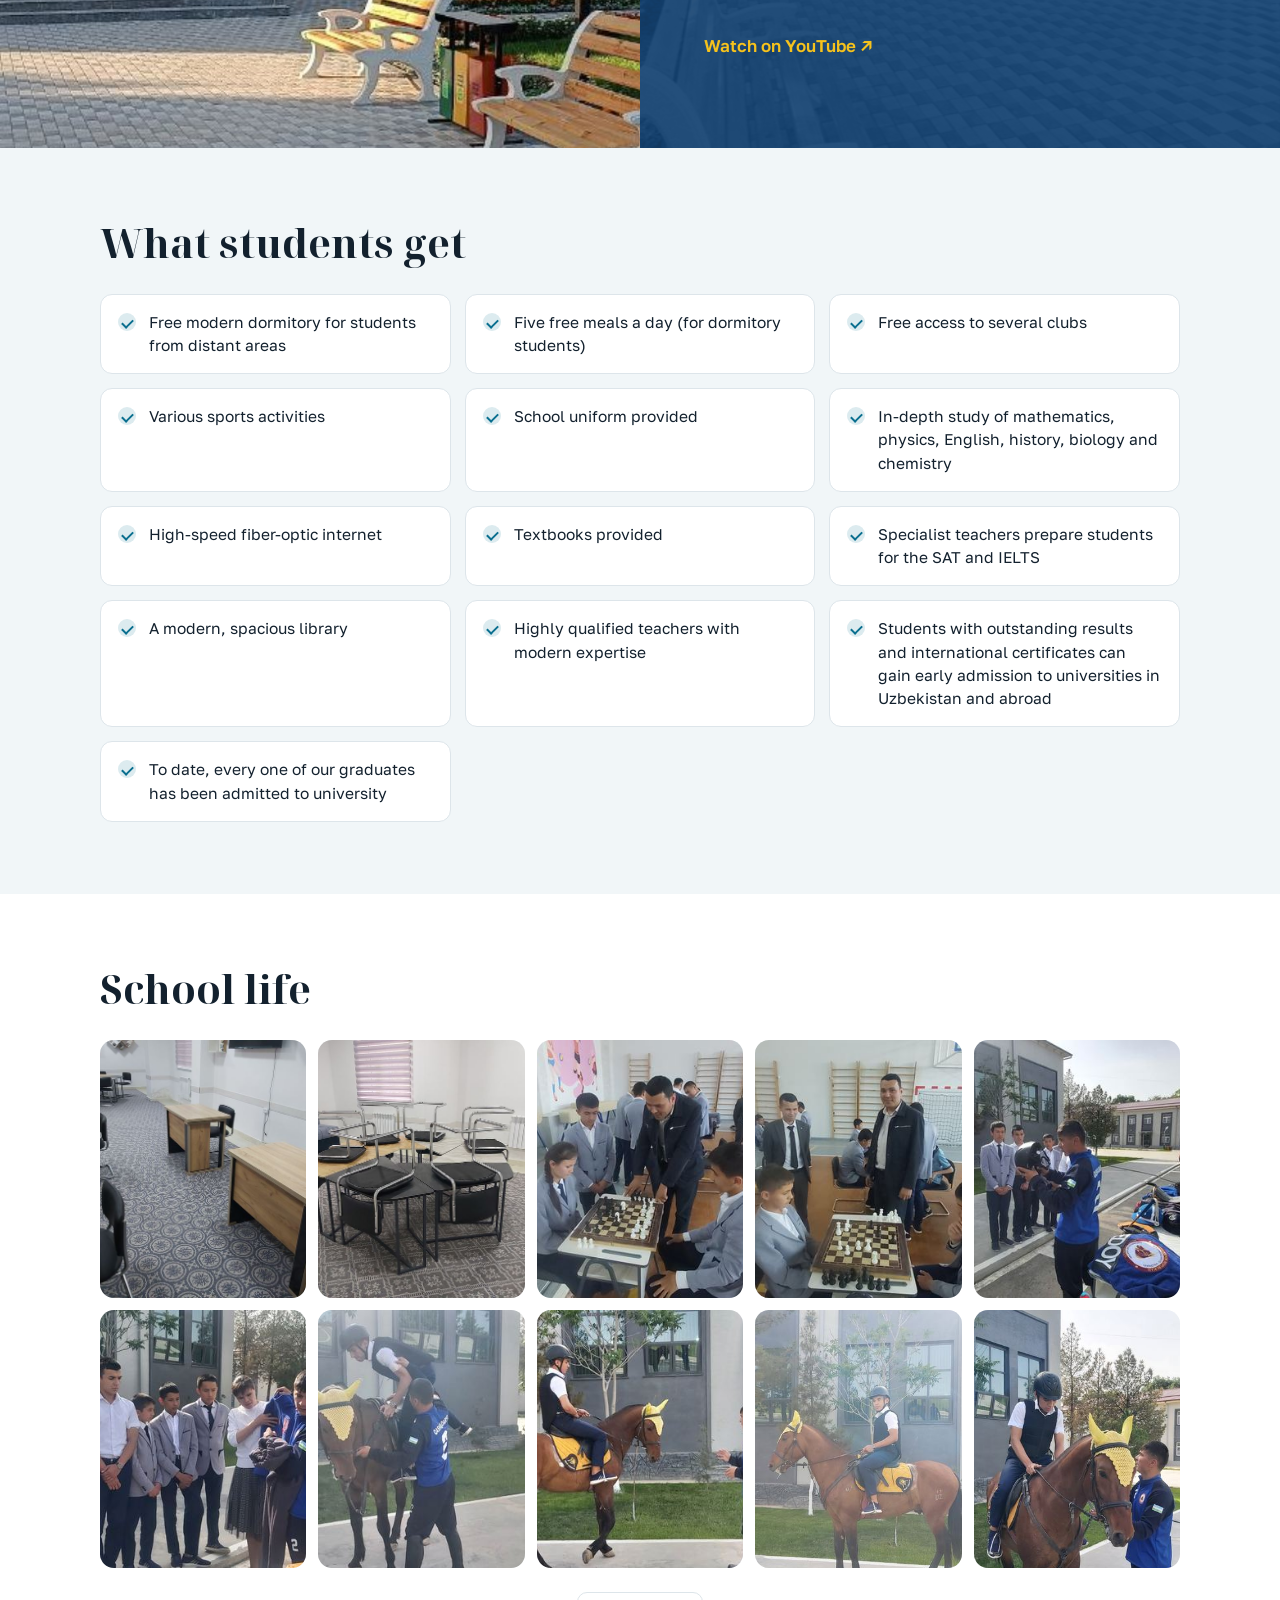
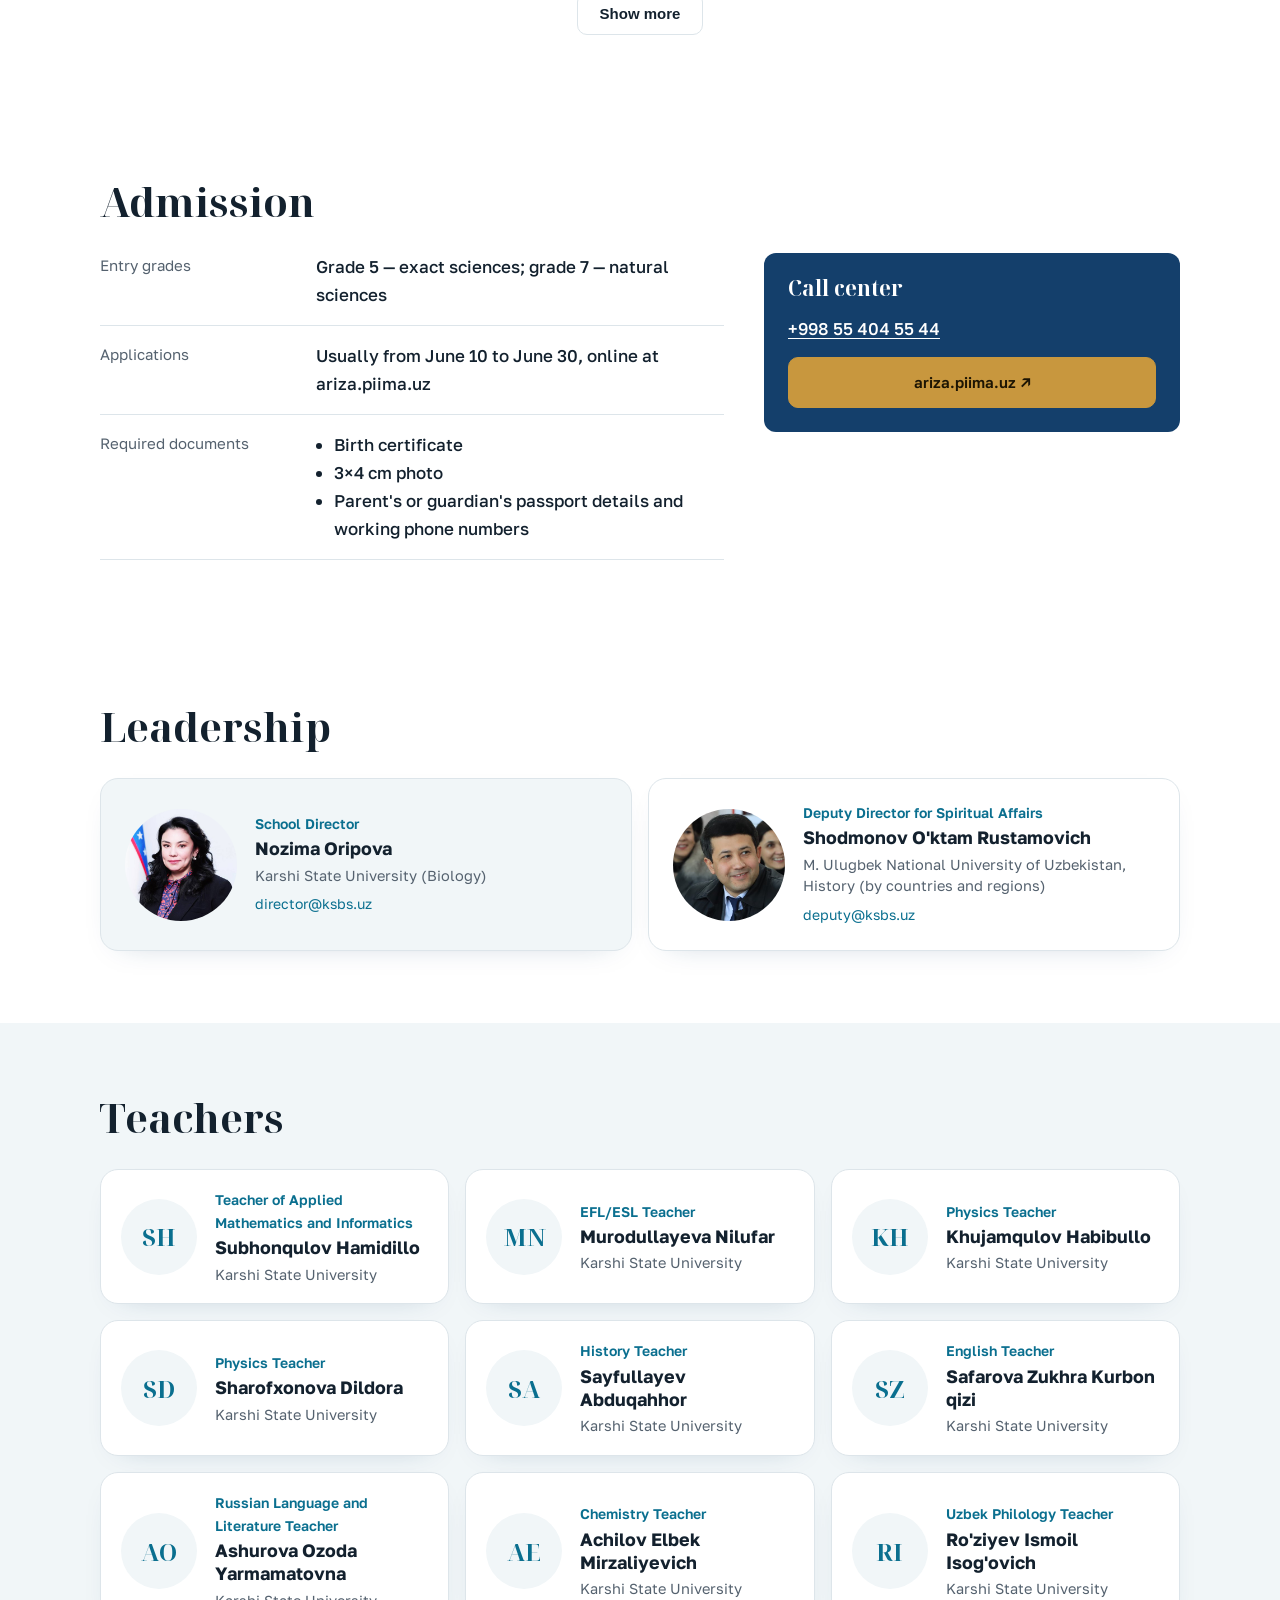
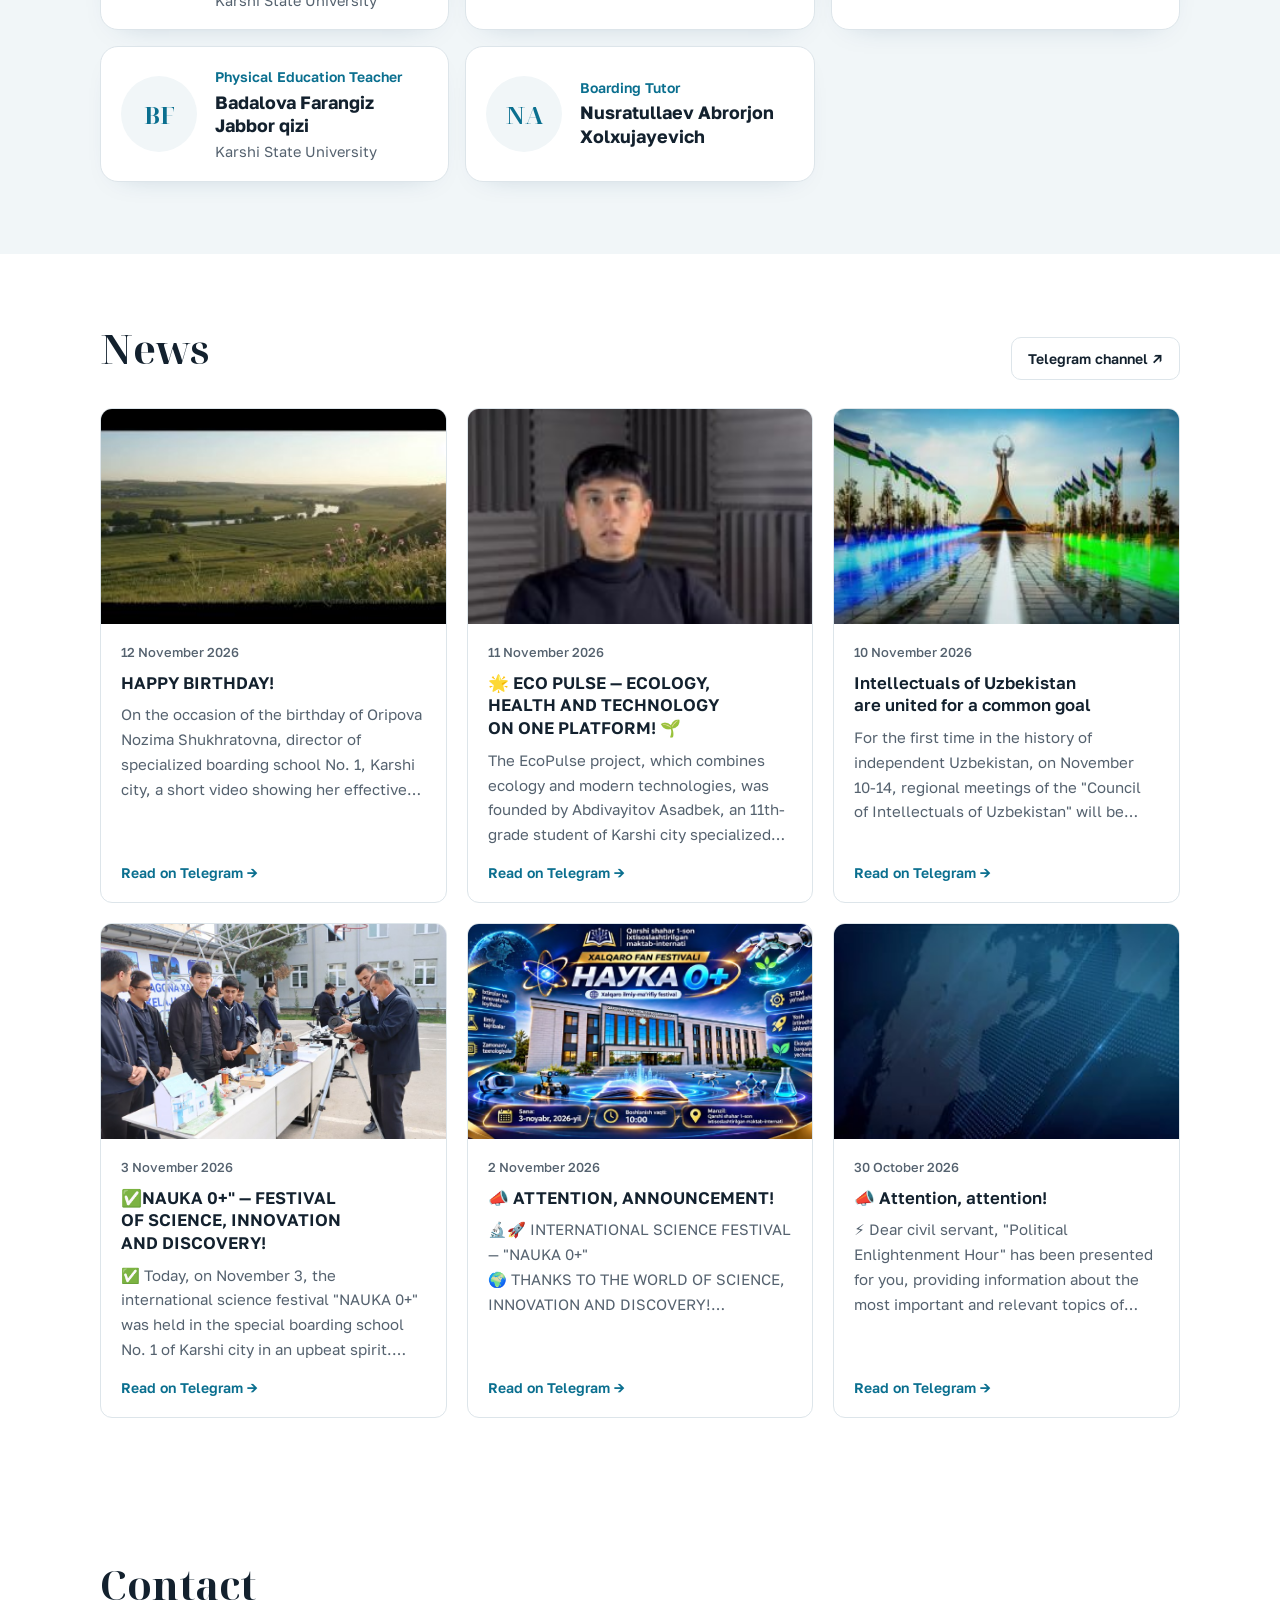
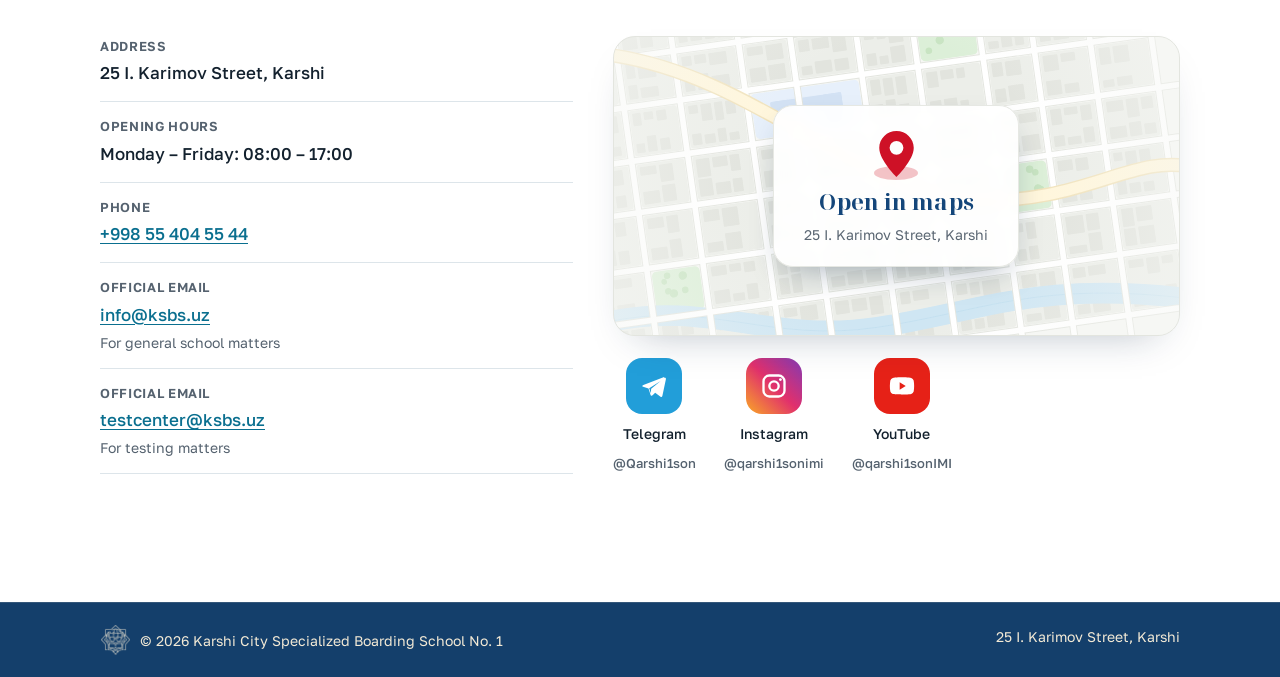
==== commit 344fe1b7: "O'ktam ismi tuzatildi; school.json keshlanmasin Co-Authored-By: Claude Opus 5.5 <noreply@anthropic.c" ====
--- a/index.html
+++ b/index.html
@@ -9,7 +9,7 @@
   <link rel="preconnect" href="https://fonts.googleapis.com">
   <link rel="preconnect" href="https://fonts.gstatic.com" crossorigin>
   <link href="https://fonts.googleapis.com/css2?family=Noto+Serif+Display:wght@600;700&family=Golos+Text:wght@400;500;600&display=swap" rel="stylesheet">
-  <link rel="stylesheet" href="styles.css?v=20261116a">
+  <link rel="stylesheet" href="styles.css?v=20261116b">
   <link rel="icon" type="image/png" href="assets/emblem.png">
 </head>
 <body>
@@ -148,6 +148,6 @@
     </div>
   </footer>
 
-  <script src="app.js?v=20261116a"></script>
+  <script src="app.js?v=20261116b"></script>
 </body>
 </html>
